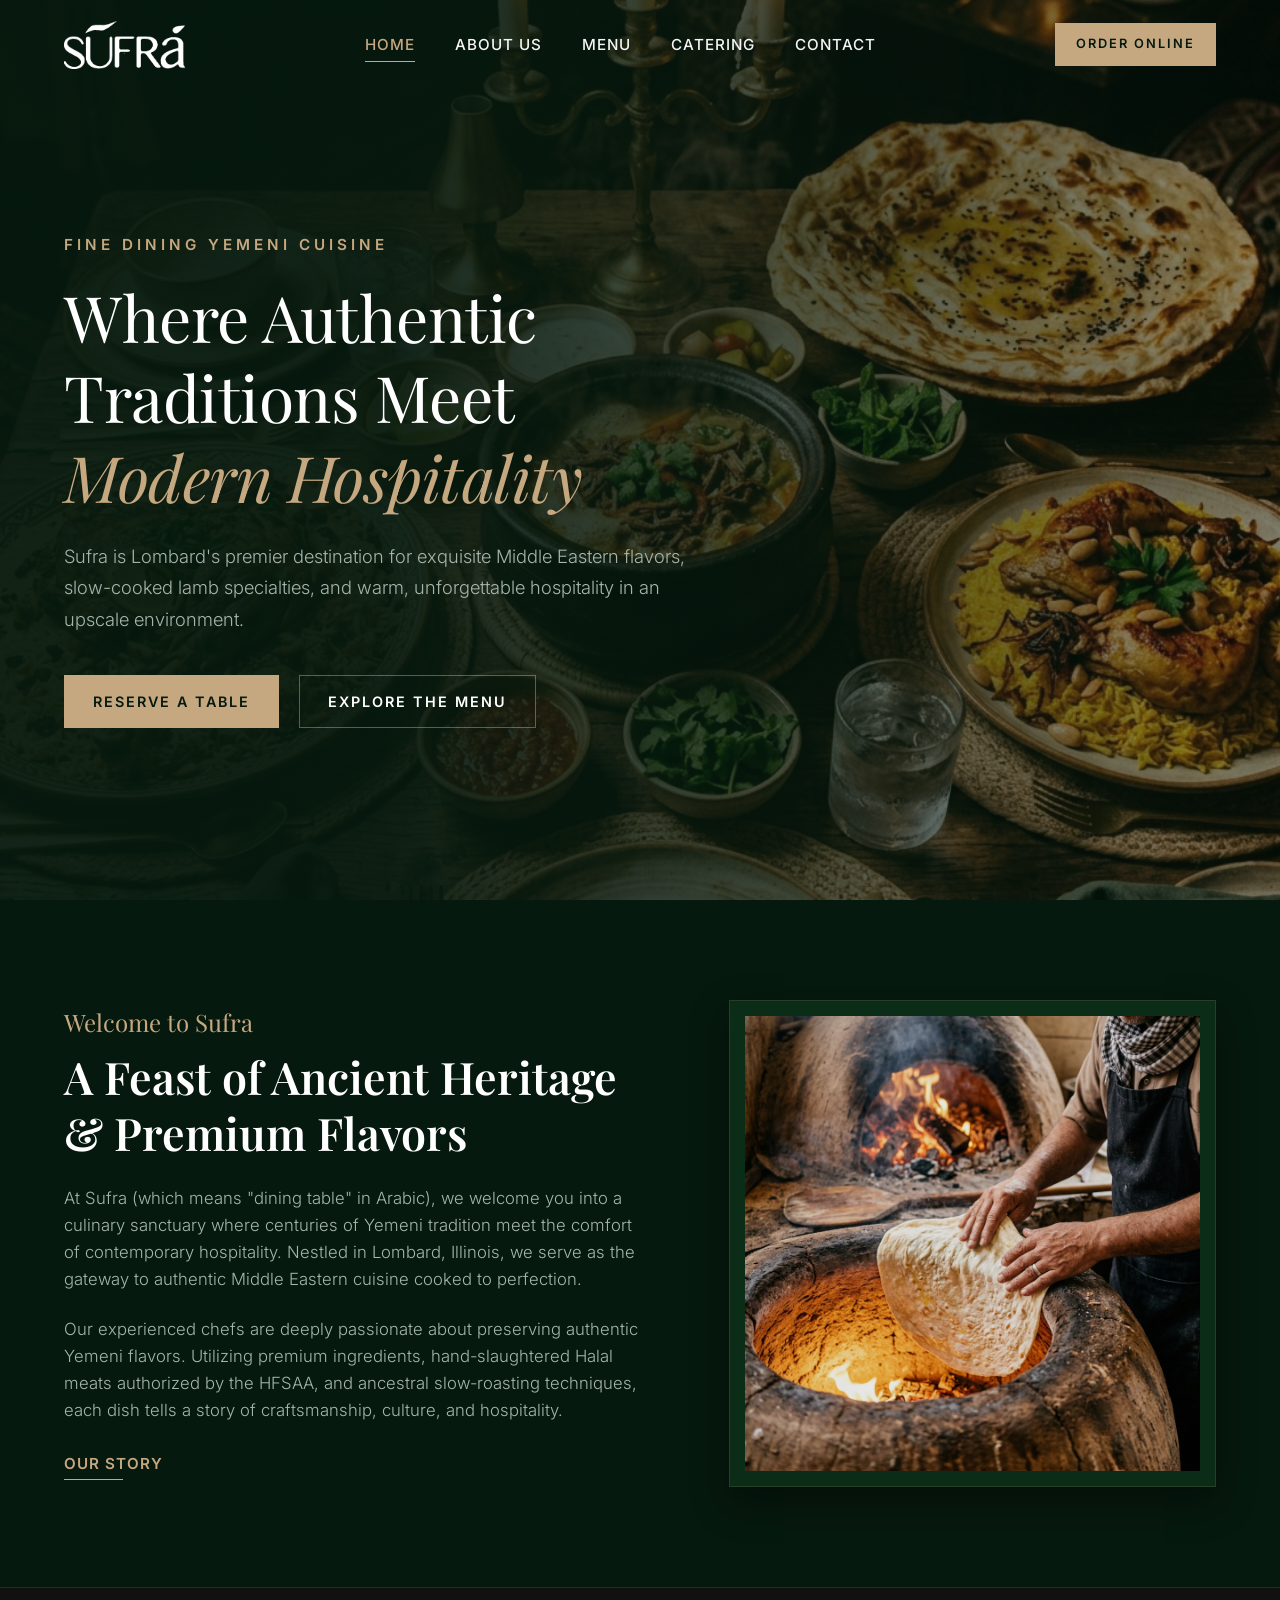
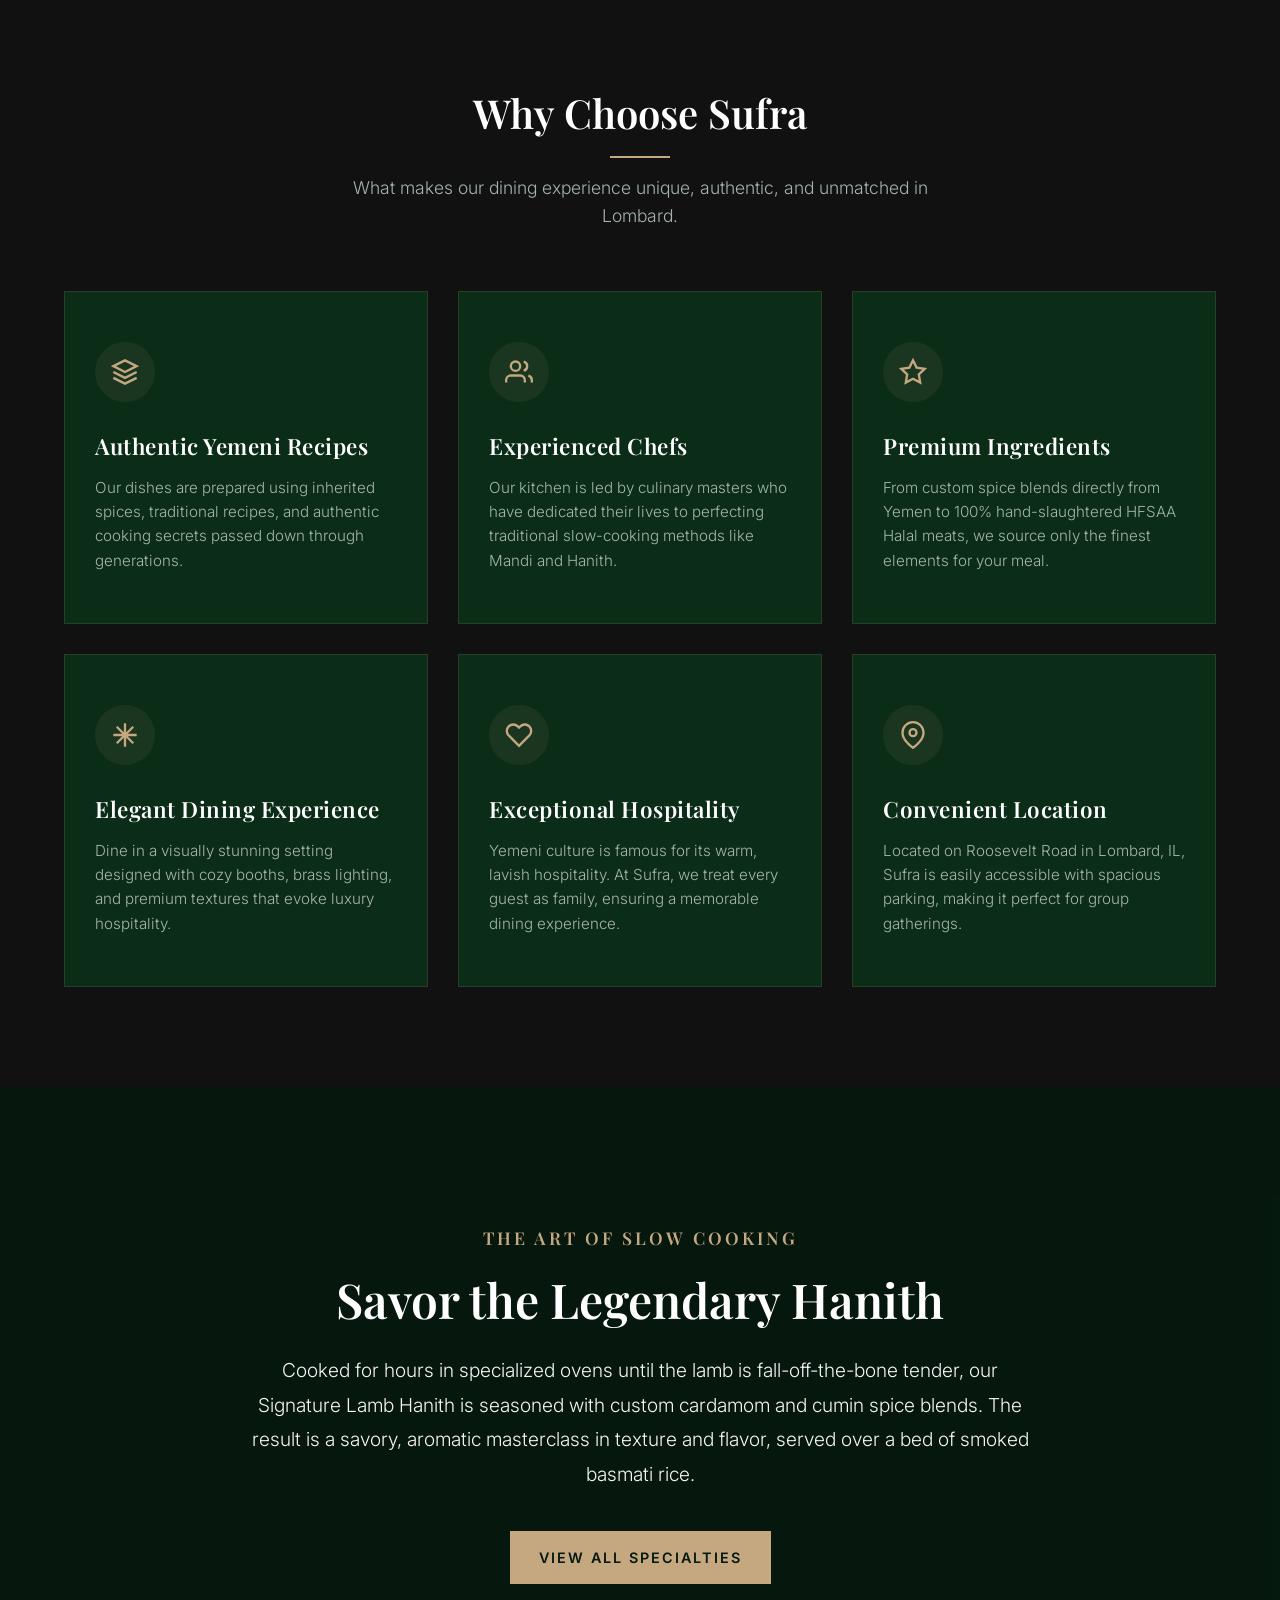
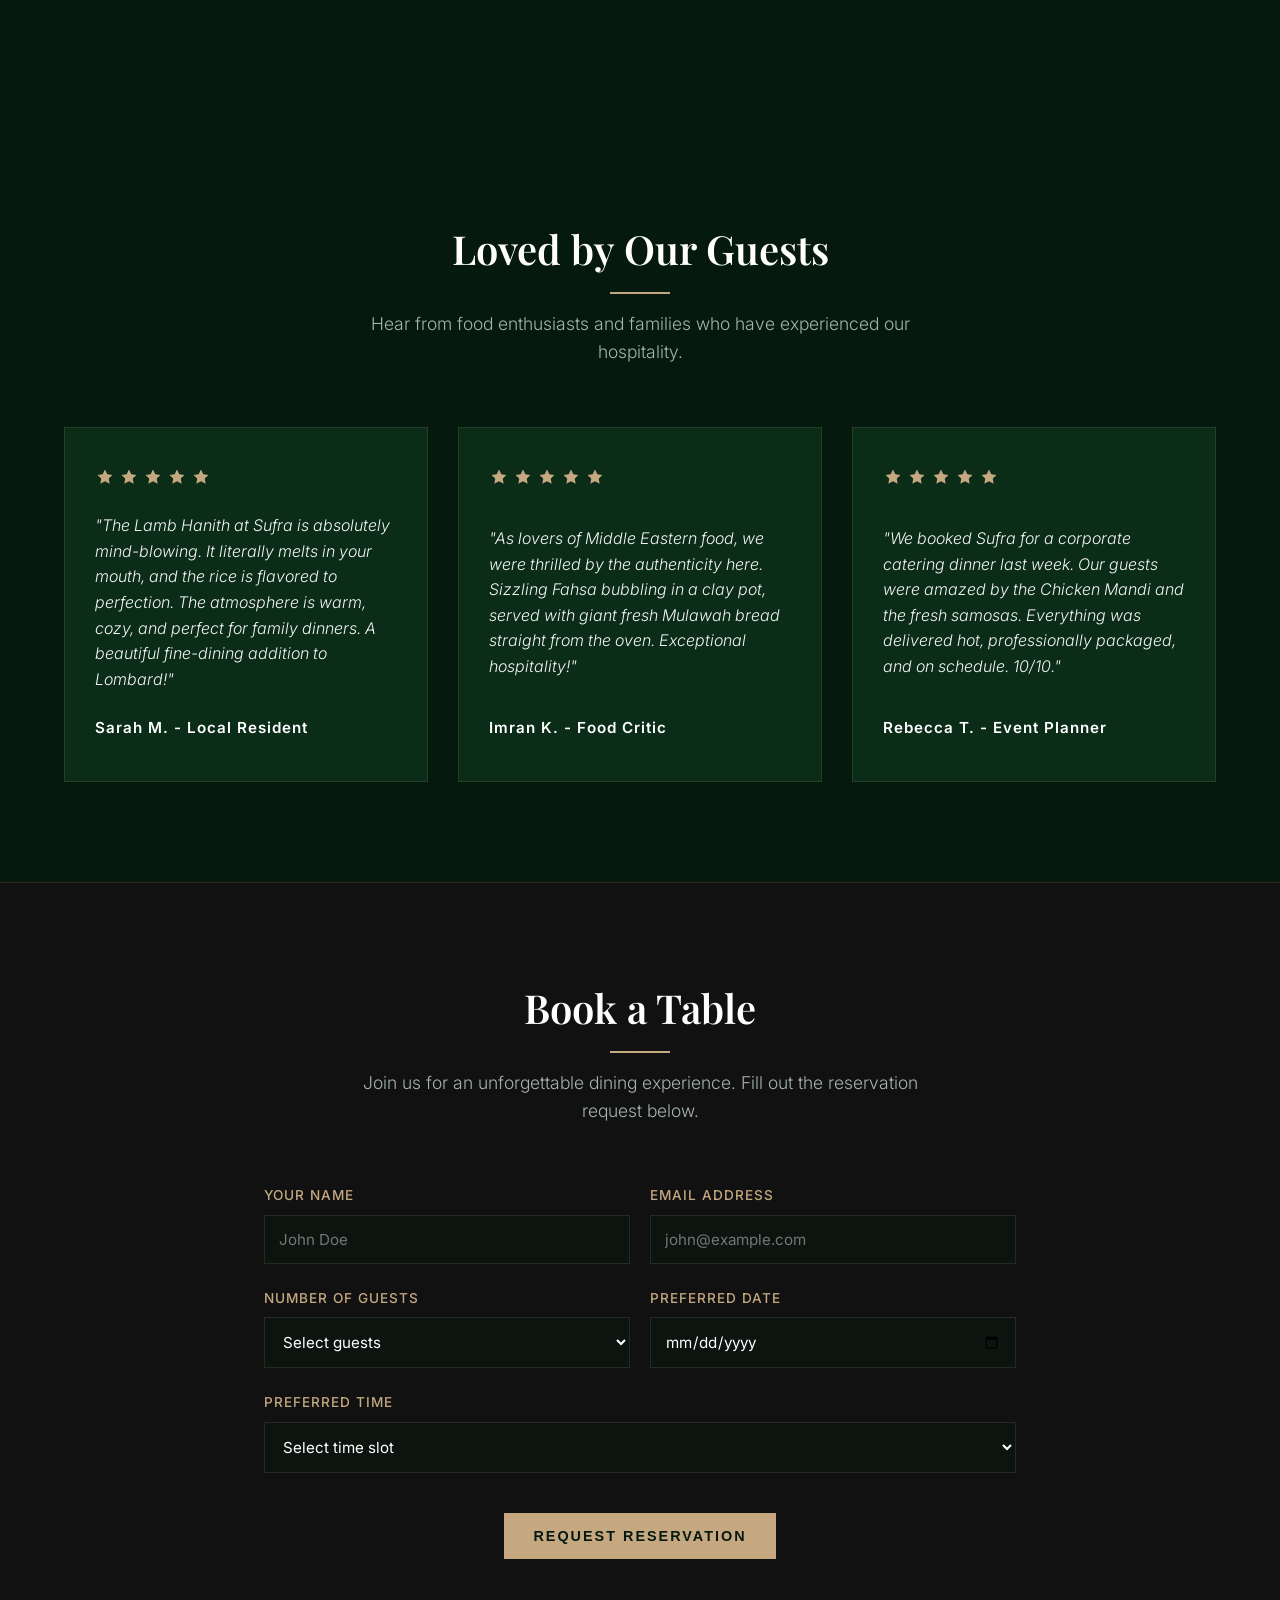
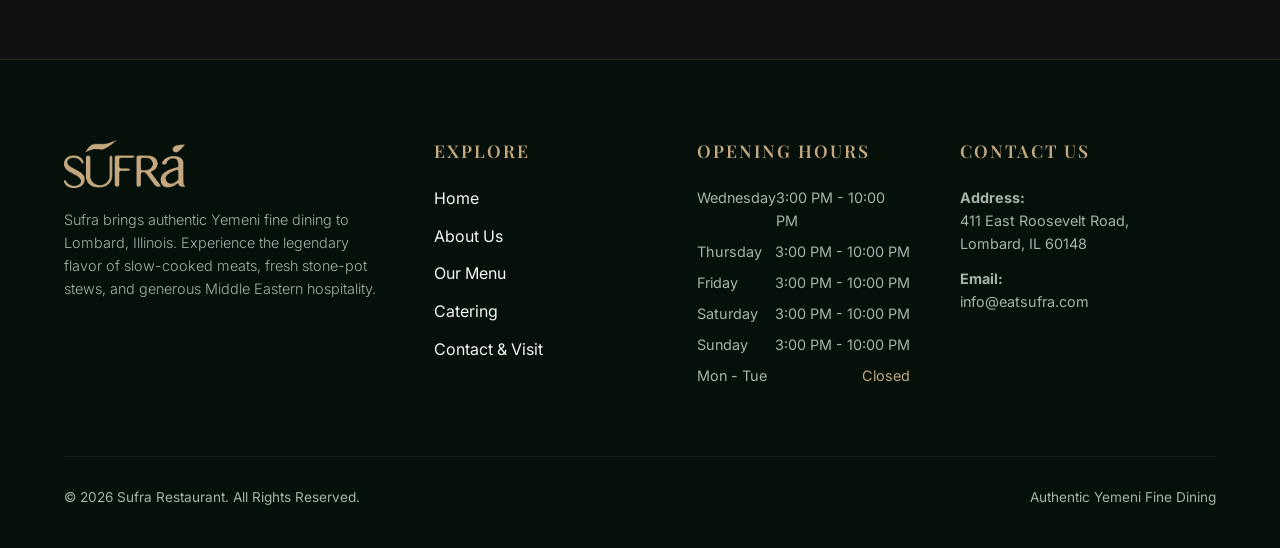
==== index.html @ 8b9525c1 "Add files via upload" ====
<!DOCTYPE html>
<html lang="en">
<head>
    <meta charset="UTF-8">
    <meta name="viewport" content="width=device-width, initial-scale=1.0">
    <title>Sufra | Authentic Yemeni Fine Dining in Lombard, IL</title>
    <meta name="description" content="Experience the premier Yemeni fine dining destination in Lombard, Illinois. Authentic traditions, premium ingredients, and exceptional hospitality meet at Sufra. Book your table today.">
    <!-- Google Fonts & Font Awesome Icons -->
    <link rel="stylesheet" href="css/style.css">
</head>
<body>

    <!-- Header & Navigation -->
    <header>
        <div class="container header-container">
            <a href="index.html" class="logo" id="header-logo-link">
                <img src="assets/logo_white.png" alt="Sufra Logo">
            </a>
            
            <nav>
                <ul class="nav-menu">
                    <li><a href="index.html" class="nav-link active" id="nav-home">Home</a></li>
                    <li><a href="about.html" class="nav-link" id="nav-about">About Us</a></li>
                    <li><a href="menu.html" class="nav-link" id="nav-menu">Menu</a></li>
                    <li><a href="catering.html" class="nav-link" id="nav-catering">Catering</a></li>
                    <li><a href="contact.html" class="nav-link" id="nav-contact">Contact</a></li>
                </ul>
            </nav>
            
            <div class="nav-actions">
                <a href="https://www.toasttab.com/sufra-411-east-roosevelt-road" target="_blank" class="btn btn-primary" style="padding: 10px 20px; font-size: 0.8rem;" id="nav-cta-order">Order Online</a>
                <button class="mobile-nav-toggle" aria-label="Toggle Navigation" id="mobile-toggle-btn">
                    <span></span>
                    <span></span>
                    <span></span>
                </button>
            </div>
        </div>
    </header>

    <!-- Hero Section -->
    <section class="hero" id="hero-section">
        <div class="hero-bg"></div>
        <div class="hero-overlay"></div>
        <div class="container">
            <div class="hero-content fade-in-section">
                <span class="hero-tagline">Fine Dining Yemeni Cuisine</span>
                <h1>Where Authentic Traditions Meet <span>Modern Hospitality</span></h1>
                <p class="hero-desc">Sufra is Lombard's premier destination for exquisite Middle Eastern flavors, slow-cooked lamb specialties, and warm, unforgettable hospitality in an upscale environment.</p>
                <div class="hero-btns">
                    <a href="#book-table" class="btn btn-primary" id="hero-cta-book">Reserve a Table</a>
                    <a href="menu.html" class="btn btn-secondary" id="hero-cta-menu">Explore the Menu</a>
                </div>
            </div>
        </div>
    </section>

    <!-- Welcome Section -->
    <section class="section-padding fade-in-section" id="welcome-section" style="background-color: var(--dark-green-1);">
        <div class="container">
            <div class="welcome-grid">
                <div class="welcome-text">
                    <h3>Welcome to Sufra</h3>
                    <h2>A Feast of Ancient Heritage & Premium Flavors</h2>
                    <p>At Sufra (which means "dining table" in Arabic), we welcome you into a culinary sanctuary where centuries of Yemeni tradition meet the comfort of contemporary hospitality. Nestled in Lombard, Illinois, we serve as the gateway to authentic Middle Eastern cuisine cooked to perfection.</p>
                    <p>Our experienced chefs are deeply passionate about preserving authentic Yemeni flavors. Utilizing premium ingredients, hand-slaughtered Halal meats authorized by the HFSAA, and ancestral slow-roasting techniques, each dish tells a story of craftsmanship, culture, and hospitality.</p>
                    <a href="about.html" class="btn-text" id="welcome-learn-more">Our Story</a>
                </div>
                <div class="welcome-images">
                    <div class="welcome-img-container">
                        <img src="assets/about_story.png" alt="Traditional Yemeni Baking Process">
                    </div>
                </div>
            </div>
        </div>
    </section>

    <!-- Why Choose Sufra Section -->
    <section class="section-padding fade-in-section" id="why-choose-section" style="background-color: var(--dark-charcoal); border-top: 1px solid var(--border-color);">
        <div class="container">
            <div class="section-header">
                <h2>Why Choose Sufra</h2>
                <p>What makes our dining experience unique, authentic, and unmatched in Lombard.</p>
            </div>
            
            <div class="features-grid">
                <!-- Feature 1 -->
                <div class="feature-card">
                    <div class="feature-icon">
                        <svg viewBox="0 0 24 24" fill="none" stroke="currentColor" stroke-width="2"><path d="M12 2L2 7l10 5 10-5-10-5zM2 17l10 5 10-5M2 12l10 5 10-5"/></svg>
                    </div>
                    <h3>Authentic Yemeni Recipes</h3>
                    <p>Our dishes are prepared using inherited spices, traditional recipes, and authentic cooking secrets passed down through generations.</p>
                </div>
                <!-- Feature 2 -->
                <div class="feature-card">
                    <div class="feature-icon">
                        <svg viewBox="0 0 24 24" fill="none" stroke="currentColor" stroke-width="2"><path d="M17 21v-2a4 4 0 0 0-4-4H5a4 4 0 0 0-4 4v2"/><circle cx="9" cy="7" r="4"/><path d="M23 21v-2a4 4 0 0 0-3-3.87"/><path d="M16 3.13a4 4 0 0 1 0 7.75"/></svg>
                    </div>
                    <h3>Experienced Chefs</h3>
                    <p>Our kitchen is led by culinary masters who have dedicated their lives to perfecting traditional slow-cooking methods like Mandi and Hanith.</p>
                </div>
                <!-- Feature 3 -->
                <div class="feature-card">
                    <div class="feature-icon">
                        <svg viewBox="0 0 24 24" fill="none" stroke="currentColor" stroke-width="2"><polygon points="12 2 15.09 8.26 22 9.27 17 14.14 18.18 21.02 12 17.77 5.82 21.02 7 14.14 2 9.27 8.91 8.26 12 2"/></svg>
                    </div>
                    <h3>Premium Ingredients</h3>
                    <p>From custom spice blends directly from Yemen to 100% hand-slaughtered HFSAA Halal meats, we source only the finest elements for your meal.</p>
                </div>
                <!-- Feature 4 -->
                <div class="feature-card">
                    <div class="feature-icon">
                        <svg viewBox="0 0 24 24" fill="none" stroke="currentColor" stroke-width="2"><path d="M2 12h20M12 2v20M4.93 4.93l14.14 14.14M4.93 19.07L19.07 4.93"/></svg>
                    </div>
                    <h3>Elegant Dining Experience</h3>
                    <p>Dine in a visually stunning setting designed with cozy booths, brass lighting, and premium textures that evoke luxury hospitality.</p>
                </div>
                <!-- Feature 5 -->
                <div class="feature-card">
                    <div class="feature-icon">
                        <svg viewBox="0 0 24 24" fill="none" stroke="currentColor" stroke-width="2"><path d="M20.84 4.61a5.5 5.5 0 0 0-7.78 0L12 5.67l-1.06-1.06a5.5 5.5 0 0 0-7.78 7.78l1.06 1.06L12 21.23l7.78-7.78 1.06-1.06a5.5 5.5 0 0 0 0-7.78z"/></svg>
                    </div>
                    <h3>Exceptional Hospitality</h3>
                    <p>Yemeni culture is famous for its warm, lavish hospitality. At Sufra, we treat every guest as family, ensuring a memorable dining experience.</p>
                </div>
                <!-- Feature 6 -->
                <div class="feature-card">
                    <div class="feature-icon">
                        <svg viewBox="0 0 24 24" fill="none" stroke="currentColor" stroke-width="2"><path d="M21 10c0 7-9 13-9 13s-9-6-9-13a9 9 0 0 1 18 0z"/><circle cx="12" cy="10" r="3"/></svg>
                    </div>
                    <h3>Convenient Location</h3>
                    <p>Located on Roosevelt Road in Lombard, IL, Sufra is easily accessible with spacious parking, making it perfect for group gatherings.</p>
                </div>
            </div>
        </div>
    </section>

    <!-- Signature Experience Section (Parallax) -->
    <section class="signature-section" id="signature-experience">
        <div class="signature-overlay"></div>
        <div class="container">
            <div class="signature-content fade-in-section">
                <h3>The Art of Slow Cooking</h3>
                <h2>Savor the Legendary Hanith</h2>
                <p>Cooked for hours in specialized ovens until the lamb is fall-off-the-bone tender, our Signature Lamb Hanith is seasoned with custom cardamom and cumin spice blends. The result is a savory, aromatic masterclass in texture and flavor, served over a bed of smoked basmati rice.</p>
                <a href="menu.html" class="btn btn-primary" id="signature-cta-menu">View All Specialties</a>
            </div>
        </div>
    </section>

    <!-- Testimonials Section -->
    <section class="section-padding fade-in-section" id="testimonials-section" style="background-color: var(--dark-green-1);">
        <div class="container">
            <div class="section-header">
                <h2>Loved by Our Guests</h2>
                <p>Hear from food enthusiasts and families who have experienced our hospitality.</p>
            </div>
            
            <div class="testimonials-grid">
                <!-- Testimonial 1 -->
                <div class="testimonial-card">
                    <div class="testimonial-rating">
                        <!-- 5 Star Icons -->
                        <svg viewBox="0 0 24 24" fill="currentColor" style="color: var(--accent-gold); width: 20px;"><polygon points="12 2 15.09 8.26 22 9.27 17 14.14 18.18 21.02 12 17.77 5.82 21.02 7 14.14 2 9.27 8.91 8.26 12 2"/></svg>
                        <svg viewBox="0 0 24 24" fill="currentColor" style="color: var(--accent-gold); width: 20px;"><polygon points="12 2 15.09 8.26 22 9.27 17 14.14 18.18 21.02 12 17.77 5.82 21.02 7 14.14 2 9.27 8.91 8.26 12 2"/></svg>
                        <svg viewBox="0 0 24 24" fill="currentColor" style="color: var(--accent-gold); width: 20px;"><polygon points="12 2 15.09 8.26 22 9.27 17 14.14 18.18 21.02 12 17.77 5.82 21.02 7 14.14 2 9.27 8.91 8.26 12 2"/></svg>
                        <svg viewBox="0 0 24 24" fill="currentColor" style="color: var(--accent-gold); width: 20px;"><polygon points="12 2 15.09 8.26 22 9.27 17 14.14 18.18 21.02 12 17.77 5.82 21.02 7 14.14 2 9.27 8.91 8.26 12 2"/></svg>
                        <svg viewBox="0 0 24 24" fill="currentColor" style="color: var(--accent-gold); width: 20px;"><polygon points="12 2 15.09 8.26 22 9.27 17 14.14 18.18 21.02 12 17.77 5.82 21.02 7 14.14 2 9.27 8.91 8.26 12 2"/></svg>
                    </div>
                    <p class="testimonial-content">"The Lamb Hanith at Sufra is absolutely mind-blowing. It literally melts in your mouth, and the rice is flavored to perfection. The atmosphere is warm, cozy, and perfect for family dinners. A beautiful fine-dining addition to Lombard!"</p>
                    <span class="testimonial-author">Sarah M. - Local Resident</span>
                </div>
                <!-- Testimonial 2 -->
                <div class="testimonial-card">
                    <div class="testimonial-rating">
                        <svg viewBox="0 0 24 24" fill="currentColor" style="color: var(--accent-gold); width: 20px;"><polygon points="12 2 15.09 8.26 22 9.27 17 14.14 18.18 21.02 12 17.77 5.82 21.02 7 14.14 2 9.27 8.91 8.26 12 2"/></svg>
                        <svg viewBox="0 0 24 24" fill="currentColor" style="color: var(--accent-gold); width: 20px;"><polygon points="12 2 15.09 8.26 22 9.27 17 14.14 18.18 21.02 12 17.77 5.82 21.02 7 14.14 2 9.27 8.91 8.26 12 2"/></svg>
                        <svg viewBox="0 0 24 24" fill="currentColor" style="color: var(--accent-gold); width: 20px;"><polygon points="12 2 15.09 8.26 22 9.27 17 14.14 18.18 21.02 12 17.77 5.82 21.02 7 14.14 2 9.27 8.91 8.26 12 2"/></svg>
                        <svg viewBox="0 0 24 24" fill="currentColor" style="color: var(--accent-gold); width: 20px;"><polygon points="12 2 15.09 8.26 22 9.27 17 14.14 18.18 21.02 12 17.77 5.82 21.02 7 14.14 2 9.27 8.91 8.26 12 2"/></svg>
                        <svg viewBox="0 0 24 24" fill="currentColor" style="color: var(--accent-gold); width: 20px;"><polygon points="12 2 15.09 8.26 22 9.27 17 14.14 18.18 21.02 12 17.77 5.82 21.02 7 14.14 2 9.27 8.91 8.26 12 2"/></svg>
                    </div>
                    <p class="testimonial-content">"As lovers of Middle Eastern food, we were thrilled by the authenticity here. Sizzling Fahsa bubbling in a clay pot, served with giant fresh Mulawah bread straight from the oven. Exceptional hospitality!"</p>
                    <span class="testimonial-author">Imran K. - Food Critic</span>
                </div>
                <!-- Testimonial 3 -->
                <div class="testimonial-card">
                    <div class="testimonial-rating">
                        <svg viewBox="0 0 24 24" fill="currentColor" style="color: var(--accent-gold); width: 20px;"><polygon points="12 2 15.09 8.26 22 9.27 17 14.14 18.18 21.02 12 17.77 5.82 21.02 7 14.14 2 9.27 8.91 8.26 12 2"/></svg>
                        <svg viewBox="0 0 24 24" fill="currentColor" style="color: var(--accent-gold); width: 20px;"><polygon points="12 2 15.09 8.26 22 9.27 17 14.14 18.18 21.02 12 17.77 5.82 21.02 7 14.14 2 9.27 8.91 8.26 12 2"/></svg>
                        <svg viewBox="0 0 24 24" fill="currentColor" style="color: var(--accent-gold); width: 20px;"><polygon points="12 2 15.09 8.26 22 9.27 17 14.14 18.18 21.02 12 17.77 5.82 21.02 7 14.14 2 9.27 8.91 8.26 12 2"/></svg>
                        <svg viewBox="0 0 24 24" fill="currentColor" style="color: var(--accent-gold); width: 20px;"><polygon points="12 2 15.09 8.26 22 9.27 17 14.14 18.18 21.02 12 17.77 5.82 21.02 7 14.14 2 9.27 8.91 8.26 12 2"/></svg>
                        <svg viewBox="0 0 24 24" fill="currentColor" style="color: var(--accent-gold); width: 20px;"><polygon points="12 2 15.09 8.26 22 9.27 17 14.14 18.18 21.02 12 17.77 5.82 21.02 7 14.14 2 9.27 8.91 8.26 12 2"/></svg>
                    </div>
                    <p class="testimonial-content">"We booked Sufra for a corporate catering dinner last week. Our guests were amazed by the Chicken Mandi and the fresh samosas. Everything was delivered hot, professionally packaged, and on schedule. 10/10."</p>
                    <span class="testimonial-author">Rebecca T. - Event Planner</span>
                </div>
            </div>
        </div>
    </section>

    <!-- Table Reservation Section -->
    <section class="section-padding fade-in-section" id="book-table" style="background-color: var(--dark-charcoal); border-top: 1px solid var(--border-color);">
        <div class="container" style="max-width: 800px;">
            <div class="section-header">
                <h2>Book a Table</h2>
                <p>Join us for an unforgettable dining experience. Fill out the reservation request below.</p>
            </div>
            
            <form id="reservation-form">
                <div class="form-row">
                    <div class="form-group">
                        <label for="res-name">Your Name</label>
                        <input type="text" id="res-name" required placeholder="John Doe">
                    </div>
                    <div class="form-group">
                        <label for="res-email">Email Address</label>
                        <input type="email" id="res-email" required placeholder="john@example.com">
                    </div>
                </div>
                
                <div class="form-row">
                    <div class="form-group">
                        <label for="res-guests">Number of Guests</label>
                        <select id="res-guests" required>
                            <option value="" disabled selected>Select guests</option>
                            <option value="1">1 Guest</option>
                            <option value="2">2 Guests</option>
                            <option value="3">3 Guests</option>
                            <option value="4">4 Guests</option>
                            <option value="5">5 Guests</option>
                            <option value="6">6 Guests</option>
                            <option value="7">7 Guests</option>
                            <option value="8+">8+ Guests (Group booking)</option>
                        </select>
                    </div>
                    <div class="form-group">
                        <label for="res-date">Preferred Date</label>
                        <input type="date" id="res-date" required>
                    </div>
                </div>
                
                <div class="form-group">
                    <label for="res-time">Preferred Time</label>
                    <select id="res-time" required>
                        <option value="" disabled selected>Select time slot</option>
                        <option value="3:00 PM">3:00 PM</option>
                        <option value="3:30 PM">3:30 PM</option>
                        <option value="4:00 PM">4:00 PM</option>
                        <option value="4:30 PM">4:30 PM</option>
                        <option value="5:00 PM">5:00 PM</option>
                        <option value="5:30 PM">5:30 PM</option>
                        <option value="6:00 PM">6:00 PM</option>
                        <option value="6:30 PM">6:30 PM</option>
                        <option value="7:00 PM">7:00 PM</option>
                        <option value="7:30 PM">7:30 PM</option>
                        <option value="8:00 PM">8:00 PM</option>
                        <option value="8:30 PM">8:30 PM</option>
                        <option value="9:00 PM">9:00 PM</option>
                        <option value="9:30 PM">9:30 PM</option>
                    </select>
                </div>
                
                <div class="text-center" style="margin-top: 40px;">
                    <button type="submit" class="btn btn-primary" id="res-submit-btn">Request Reservation</button>
                </div>
            </form>
        </div>
    </section>

    <!-- Footer -->
    <footer>
        <div class="container">
            <div class="footer-grid">
                <div class="footer-col footer-about">
                    <img src="assets/logo_gold.png" alt="Sufra Logo">
                    <p style="margin-top: 15px;">Sufra brings authentic Yemeni fine dining to Lombard, Illinois. Experience the legendary flavor of slow-cooked meats, fresh stone-pot stews, and generous Middle Eastern hospitality.</p>
                </div>
                
                <div class="footer-col">
                    <h3>Explore</h3>
                    <ul class="footer-links">
                        <li><a href="index.html" id="foot-link-home">Home</a></li>
                        <li><a href="about.html" id="foot-link-about">About Us</a></li>
                        <li><a href="menu.html" id="foot-link-menu">Our Menu</a></li>
                        <li><a href="catering.html" id="foot-link-catering">Catering</a></li>
                        <li><a href="contact.html" id="foot-link-contact">Contact & Visit</a></li>
                    </ul>
                </div>
                
                <div class="footer-col">
                    <h3>Opening Hours</h3>
                    <ul class="footer-hours-list">
                        <li><span>Wednesday</span> <span>3:00 PM - 10:00 PM</span></li>
                        <li><span>Thursday</span> <span>3:00 PM - 10:00 PM</span></li>
                        <li><span>Friday</span> <span>3:00 PM - 10:00 PM</span></li>
                        <li><span>Saturday</span> <span>3:00 PM - 10:00 PM</span></li>
                        <li><span>Sunday</span> <span>3:00 PM - 10:00 PM</span></li>
                        <li><span>Mon - Tue</span> <span style="color: var(--accent-gold);">Closed</span></li>
                    </ul>
                </div>
                
                <div class="footer-col footer-contact">
                    <h3>Contact Us</h3>
                    <p><strong>Address:</strong><br>411 East Roosevelt Road,<br>Lombard, IL 60148</p>
                    <p style="margin-top: 10px;"><strong>Email:</strong><br><a href="mailto:info@eatsufra.com" id="foot-email-link">info@eatsufra.com</a></p>
                </div>
            </div>
            
            <div class="footer-bottom">
                <p>&copy; 2026 Sufra Restaurant. All Rights Reserved.</p>
                <p>Authentic Yemeni Fine Dining</p>
            </div>
        </div>
    </footer>

    <!-- Interactive Success Modal -->
    <div class="modal-overlay" id="success-modal">
        <div class="modal-content">
            <div class="modal-success-icon">
                <svg viewBox="0 0 24 24" fill="none" stroke="currentColor" stroke-width="2" style="width: 35px; height: 35px;"><path d="M22 11.08V12a10 10 0 1 1-5.93-9.14"/><polyline points="22 4 12 14.01 9 11.01"/></svg>
            </div>
            <h3 id="modal-title">Success</h3>
            <p id="modal-message">Your request has been successfully submitted.</p>
            <button class="btn btn-primary" id="modal-close-btn" style="padding: 10px 24px; font-size: 0.85rem;">Close</button>
        </div>
    </div>

    <!-- Main JavaScript -->
    <script src="js/main.js"></script>
</body>
</html>
---- css/style.css ----
/* 
   Sufra Authentic Yemeni Cuisine - Brand Design System
   Global Style Sheet
*/

@import url('https://fonts.googleapis.com/css2?family=Inter:wght@300;400;500;600;700&family=Playfair+Display:ital,wght@0,400;0,600;0,700;1,400&display=swap');

:root {
    /* Color System */
    --primary-green: #158a43;
    --primary-green-rgb: 21, 138, 67;
    --dark-green-1: #06190e;      /* Deepest dark green background */
    --dark-green-2: #0b2d18;      /* Lighter container background */
    --dark-green-3: #113f23;      /* Interactive highlights */
    --accent-gold: #c5a880;       /* Champagne Gold */
    --accent-gold-rgb: 197, 168, 128;
    --accent-gold-hover: #b4966e;
    --dark-charcoal: #111111;
    --dark-gray: #1a1a1a;
    --light-cream: #faf6f0;       /* Warm cream ivory */
    --white: #ffffff;
    --text-light: #f5f5f5;
    --text-muted: #a5b5ab;
    --border-color: rgba(197, 168, 128, 0.15);
    --border-hover: rgba(197, 168, 128, 0.4);
    
    /* Layout & Spacing */
    --container-width: 1200px;
    --header-height: 90px;
    
    /* Typography */
    --font-headings: 'Playfair Display', Georgia, serif;
    --font-body: 'Inter', system-ui, -apple-system, sans-serif;
    
    /* Transitions & Shadow */
    --transition-smooth: all 0.4s cubic-bezier(0.25, 1, 0.5, 1);
    --transition-fast: all 0.2s ease-out;
    --box-shadow-premium: 0 15px 35px rgba(0, 0, 0, 0.4);
    --glass-background: rgba(6, 25, 14, 0.75);
    --glass-border: rgba(197, 168, 128, 0.1);
}

/* 1. Base Reset & Defaults */
*, *::before, *::after {
    box-sizing: border-box;
    margin: 0;
    padding: 0;
}

html {
    scroll-behavior: smooth;
    font-size: 16px;
    background-color: var(--dark-green-1);
    color: var(--text-light);
    font-family: var(--font-body);
    -webkit-font-smoothing: antialiased;
}

body {
    overflow-x: hidden;
    line-height: 1.6;
    background-color: var(--dark-green-1);
}

/* Scrollbar Styling */
::-webkit-scrollbar {
    width: 8px;
}
::-webkit-scrollbar-track {
    background: var(--dark-green-1);
}
::-webkit-scrollbar-thumb {
    background: var(--accent-gold);
    border-radius: 4px;
}
::-webkit-scrollbar-thumb:hover {
    background: var(--accent-gold-hover);
}

/* Typography Rules */
h1, h2, h3, h4, h5, h6 {
    font-family: var(--font-headings);
    font-weight: 600;
    color: var(--white);
    line-height: 1.25;
}

a {
    color: inherit;
    text-decoration: none;
    transition: var(--transition-fast);
}

img {
    max-width: 100%;
    height: auto;
    display: block;
}

/* 2. Layout Structure */
.container {
    width: 100%;
    max-width: var(--container-width);
    margin: 0 auto;
    padding: 0 24px;
}

.section-padding {
    padding: 100px 0;
}

.text-center { text-align: center; }

/* Section Title Accent */
.section-header {
    text-align: center;
    margin-bottom: 60px;
}

.section-header h2 {
    font-size: 2.5rem;
    margin-bottom: 16px;
    position: relative;
    display: inline-block;
    padding-bottom: 20px;
}

.section-header h2::after {
    content: '';
    position: absolute;
    bottom: 0;
    left: 50%;
    transform: translateX(-50%);
    width: 60px;
    height: 2px;
    background-color: var(--accent-gold);
}

.section-header p {
    color: var(--text-muted);
    font-size: 1.1rem;
    max-width: 600px;
    margin: 0 auto;
    font-weight: 300;
}

/* 3. Header & Navigation */
header {
    position: fixed;
    top: 0;
    left: 0;
    width: 100%;
    height: var(--header-height);
    background-color: transparent;
    z-index: 1000;
    transition: var(--transition-smooth);
    border-bottom: 1px solid transparent;
}

header.scrolled {
    background-color: var(--glass-background);
    backdrop-filter: blur(15px);
    -webkit-backdrop-filter: blur(15px);
    height: 80px;
    border-bottom: 1px solid var(--glass-border);
    box-shadow: 0 4px 30px rgba(0, 0, 0, 0.2);
}

.header-container {
    display: flex;
    justify-content: space-between;
    align-items: center;
    height: 100%;
}

.logo img {
    height: 48px;
    width: auto;
    transition: var(--transition-smooth);
}

header.scrolled .logo img {
    height: 40px;
}

.nav-menu {
    display: flex;
    list-style: none;
    gap: 40px;
}

.nav-link {
    font-size: 0.95rem;
    font-weight: 500;
    letter-spacing: 1px;
    text-transform: uppercase;
    color: var(--text-light);
    position: relative;
    padding: 8px 0;
}

.nav-link::after {
    content: '';
    position: absolute;
    bottom: 0;
    left: 0;
    width: 0;
    height: 1px;
    background-color: var(--accent-gold);
    transition: var(--transition-smooth);
}

.nav-link:hover {
    color: var(--accent-gold);
}

.nav-link:hover::after,
.nav-link.active::after {
    width: 100%;
}

.nav-link.active {
    color: var(--accent-gold);
}

/* Navigation Action Buttons */
.nav-actions {
    display: flex;
    align-items: center;
    gap: 20px;
}

.mobile-nav-toggle {
    display: none;
    background: none;
    border: none;
    cursor: pointer;
    padding: 10px;
    z-index: 1100;
}

.mobile-nav-toggle span {
    display: block;
    width: 25px;
    height: 2px;
    background-color: var(--white);
    margin: 5px 0;
    transition: var(--transition-smooth);
}

/* 4. Premium Buttons */
.btn {
    display: inline-flex;
    align-items: center;
    justify-content: center;
    padding: 14px 28px;
    font-size: 0.9rem;
    font-weight: 600;
    text-transform: uppercase;
    letter-spacing: 2px;
    border-radius: 0;
    cursor: pointer;
    transition: var(--transition-smooth);
    position: relative;
    overflow: hidden;
}

.btn-primary {
    background-color: var(--accent-gold);
    color: var(--dark-green-1);
    border: 1px solid var(--accent-gold);
}

.btn-primary:hover {
    background-color: transparent;
    color: var(--accent-gold);
    box-shadow: 0 0 15px rgba(197, 168, 128, 0.4);
}

.btn-secondary {
    background-color: transparent;
    color: var(--white);
    border: 1px solid rgba(255, 255, 255, 0.3);
}

.btn-secondary:hover {
    border-color: var(--accent-gold);
    color: var(--accent-gold);
}

.btn-text {
    display: inline-flex;
    align-items: center;
    gap: 8px;
    color: var(--accent-gold);
    font-weight: 600;
    font-size: 0.95rem;
    letter-spacing: 1px;
    text-transform: uppercase;
    padding: 4px 0;
    position: relative;
}

.btn-text::after {
    content: '';
    position: absolute;
    bottom: 0;
    left: 0;
    width: 60%;
    height: 1px;
    background-color: var(--accent-gold);
    transition: var(--transition-smooth);
}

.btn-text:hover::after {
    width: 100%;
}

/* 5. Home Page - Hero Section */
.hero {
    height: 100vh;
    min-height: 700px;
    position: relative;
    display: flex;
    align-items: center;
    overflow: hidden;
    background-color: var(--dark-green-1);
}

.hero-overlay {
    position: absolute;
    top: 0;
    left: 0;
    width: 100%;
    height: 100%;
    background: linear-gradient(to right, rgba(6, 25, 14, 0.95) 30%, rgba(6, 25, 14, 0.4) 100%);
    z-index: 2;
}

.hero-bg {
    position: absolute;
    top: 0;
    left: 0;
    width: 100%;
    height: 100%;
    background-image: url('../assets/hero_bg.png');
    background-size: cover;
    background-position: center;
    z-index: 1;
    transform: scale(1.05);
    animation: zoomOut 20s infinite alternate;
}

@keyframes zoomOut {
    from { transform: scale(1.08); }
    to { transform: scale(1.0); }
}

.hero-content {
    position: relative;
    z-index: 3;
    max-width: 650px;
    padding-top: 60px;
}

.hero-tagline {
    font-size: 0.95rem;
    font-weight: 600;
    letter-spacing: 4px;
    text-transform: uppercase;
    color: var(--accent-gold);
    margin-bottom: 20px;
    display: inline-block;
}

.hero h1 {
    font-size: 4rem;
    margin-bottom: 24px;
    font-weight: 400;
    letter-spacing: -0.5px;
}

.hero h1 span {
    font-family: var(--font-headings);
    font-style: italic;
    color: var(--accent-gold);
}

.hero-desc {
    font-size: 1.15rem;
    color: var(--text-muted);
    margin-bottom: 40px;
    font-weight: 300;
    line-height: 1.7;
}

.hero-btns {
    display: flex;
    gap: 20px;
}

/* 6. Welcome Section & Heritage */
.welcome-grid {
    display: grid;
    grid-template-columns: 1.2fr 1fr;
    gap: 80px;
    align-items: center;
}

.welcome-text h3 {
    font-size: 1.5rem;
    color: var(--accent-gold);
    font-weight: 400;
    margin-bottom: 12px;
}

.welcome-text h2 {
    font-size: 2.8rem;
    margin-bottom: 24px;
}

.welcome-text p {
    color: var(--text-muted);
    margin-bottom: 24px;
    font-size: 1.05rem;
    font-weight: 300;
}

.welcome-images {
    position: relative;
}

.welcome-img-container {
    border: 1px solid var(--border-color);
    padding: 15px;
    background-color: var(--dark-green-2);
    box-shadow: var(--box-shadow-premium);
}

.welcome-img-container img {
    width: 100%;
    filter: brightness(0.9);
    transition: var(--transition-smooth);
}

.welcome-img-container:hover img {
    filter: brightness(1.0);
    transform: scale(1.02);
}

/* 7. Why Choose Sufra - Feature Cards */
.features-grid {
    display: grid;
    grid-template-columns: repeat(3, 1fr);
    gap: 30px;
}

.feature-card {
    background-color: var(--dark-green-2);
    border: 1px solid var(--border-color);
    padding: 50px 30px;
    transition: var(--transition-smooth);
    position: relative;
}

.feature-card::before {
    content: '';
    position: absolute;
    top: 0;
    left: 0;
    width: 100%;
    height: 3px;
    background-color: var(--accent-gold);
    transform: scaleX(0);
    transition: var(--transition-smooth);
    transform-origin: left;
}

.feature-card:hover {
    transform: translateY(-10px);
    border-color: var(--border-hover);
    box-shadow: var(--box-shadow-premium);
}

.feature-card:hover::before {
    transform: scaleX(1);
}

.feature-icon {
    width: 60px;
    height: 60px;
    margin-bottom: 30px;
    display: flex;
    align-items: center;
    justify-content: center;
    background: rgba(197, 168, 128, 0.08);
    border-radius: 50%;
    color: var(--accent-gold);
}

.feature-icon svg {
    width: 28px;
    height: 28px;
}

.feature-card h3 {
    font-size: 1.4rem;
    margin-bottom: 16px;
    letter-spacing: 0.5px;
}

.feature-card p {
    color: var(--text-muted);
    font-size: 0.95rem;
    font-weight: 300;
}

/* 8. Signature Experience Banner */
.signature-section {
    position: relative;
    padding: 140px 0;
    background-attachment: fixed;
    background-image: url('../assets/restaurant_interior.png');
    background-size: cover;
    background-position: center;
}

.signature-overlay {
    position: absolute;
    top: 0;
    left: 0;
    width: 100%;
    height: 100%;
    background-color: rgba(6, 25, 14, 0.9);
    z-index: 1;
}

.signature-content {
    position: relative;
    z-index: 2;
    max-width: 800px;
    margin: 0 auto;
    text-align: center;
}

.signature-content h3 {
    color: var(--accent-gold);
    font-size: 1.1rem;
    letter-spacing: 3px;
    text-transform: uppercase;
    margin-bottom: 20px;
}

.signature-content h2 {
    font-size: 3rem;
    margin-bottom: 24px;
}

.signature-content p {
    color: var(--text-light);
    font-size: 1.2rem;
    font-weight: 300;
    line-height: 1.8;
    margin-bottom: 40px;
}

/* 9. Menu Page & Dish Section */
.menu-tabs {
    display: flex;
    flex-wrap: wrap;
    justify-content: center;
    gap: 15px;
    margin-bottom: 50px;
}

.menu-tab-btn {
    background: none;
    border: 1px solid var(--border-color);
    padding: 10px 20px;
    font-family: var(--font-body);
    font-size: 0.85rem;
    text-transform: uppercase;
    letter-spacing: 1px;
    color: var(--text-light);
    cursor: pointer;
    transition: var(--transition-fast);
}

.menu-tab-btn:hover,
.menu-tab-btn.active {
    background-color: var(--accent-gold);
    border-color: var(--accent-gold);
    color: var(--dark-green-1);
}

.menu-items-grid {
    display: grid;
    grid-template-columns: repeat(2, 1fr);
    gap: 40px;
    transition: var(--transition-smooth);
}

.menu-item {
    display: flex;
    gap: 25px;
    padding: 20px;
    background-color: var(--dark-green-2);
    border: 1px solid var(--border-color);
    transition: var(--transition-smooth);
}

.menu-item:hover {
    border-color: var(--border-hover);
    transform: translateY(-5px);
    box-shadow: 0 10px 25px rgba(0, 0, 0, 0.3);
}

.menu-item-img {
    width: 110px;
    height: 110px;
    flex-shrink: 0;
    overflow: hidden;
    border: 1px solid var(--border-color);
}

.menu-item-img img {
    width: 100%;
    height: 100%;
    object-fit: cover;
    transition: var(--transition-smooth);
}

.menu-item:hover .menu-item-img img {
    transform: scale(1.1);
}

.menu-item-info {
    flex-grow: 1;
}

.menu-item-header {
    display: flex;
    justify-content: space-between;
    align-items: baseline;
    margin-bottom: 8px;
    border-bottom: 1px dashed var(--border-color);
    padding-bottom: 6px;
}

.menu-item-title {
    font-size: 1.25rem;
    font-family: var(--font-headings);
    color: var(--white);
}

.menu-item-tag {
    font-size: 0.75rem;
    color: var(--accent-gold);
    text-transform: uppercase;
    font-weight: 600;
    letter-spacing: 1px;
}

.menu-item-desc {
    color: var(--text-muted);
    font-size: 0.9rem;
    font-weight: 300;
    line-height: 1.5;
}

/* 10. Testimonials */
.testimonials-grid {
    display: grid;
    grid-template-columns: repeat(3, 1fr);
    gap: 30px;
}

.testimonial-card {
    background-color: var(--dark-green-2);
    border: 1px solid var(--border-color);
    padding: 40px 30px;
    display: flex;
    flex-direction: column;
    justify-content: space-between;
    min-height: 320px;
}

.testimonial-rating {
    color: var(--accent-gold);
    margin-bottom: 20px;
}

.testimonial-rating svg {
    width: 18px;
    height: 18px;
}

.testimonial-content {
    font-size: 1rem;
    font-style: italic;
    color: var(--text-light);
    font-weight: 300;
    margin-bottom: 24px;
    line-height: 1.6;
}

.testimonial-author {
    font-size: 0.95rem;
    font-weight: 600;
    color: var(--white);
    letter-spacing: 1px;
}

/* 11. Catering Timeline Process */
.timeline {
    position: relative;
    max-width: 800px;
    margin: 60px auto 0 auto;
}

.timeline::after {
    content: '';
    position: absolute;
    width: 2px;
    background-color: var(--border-color);
    top: 0;
    bottom: 0;
    left: 50%;
    transform: translateX(-50%);
}

.timeline-item {
    padding: 10px 40px;
    position: relative;
    width: 50%;
    margin-bottom: 30px;
}

.timeline-item::after {
    content: '';
    position: absolute;
    width: 16px;
    height: 16px;
    right: -8px;
    background-color: var(--dark-green-1);
    border: 2px solid var(--accent-gold);
    top: 15px;
    border-radius: 50%;
    z-index: 1;
}

.left-item {
    left: 0;
    text-align: right;
}

.right-item {
    left: 50%;
}

.right-item::after {
    left: -8px;
}

.timeline-content {
    background-color: var(--dark-green-2);
    border: 1px solid var(--border-color);
    padding: 24px;
    position: relative;
}

.timeline-content h3 {
    font-size: 1.25rem;
    color: var(--accent-gold);
    margin-bottom: 8px;
}

.timeline-content p {
    font-size: 0.9rem;
    color: var(--text-muted);
}

/* 12. Forms & Interactive Booking */
.contact-section-grid {
    display: grid;
    grid-template-columns: 1.2fr 1fr;
    gap: 80px;
}

.form-group {
    margin-bottom: 24px;
}

.form-row {
    display: grid;
    grid-template-columns: 1fr 1fr;
    gap: 20px;
}

label {
    display: block;
    font-size: 0.85rem;
    text-transform: uppercase;
    letter-spacing: 1px;
    color: var(--accent-gold);
    margin-bottom: 8px;
    font-weight: 500;
}

input, select, textarea {
    width: 100%;
    background-color: rgba(6, 25, 14, 0.5);
    border: 1px solid var(--border-color);
    padding: 14px;
    color: var(--white);
    font-family: var(--font-body);
    font-size: 0.95rem;
    transition: var(--transition-fast);
    outline: none;
}

input:focus, select:focus, textarea:focus {
    border-color: var(--accent-gold);
    box-shadow: 0 0 10px rgba(197, 168, 128, 0.15);
}

textarea {
    resize: vertical;
    min-height: 120px;
}

/* 13. Contact Info & Map */
.contact-info-list {
    list-style: none;
    margin-bottom: 40px;
}

.contact-info-item {
    display: flex;
    gap: 20px;
    align-items: flex-start;
    margin-bottom: 24px;
}

.contact-info-icon {
    color: var(--accent-gold);
    flex-shrink: 0;
}

.contact-info-text h3 {
    font-size: 1.1rem;
    margin-bottom: 4px;
}

.contact-info-text p {
    color: var(--text-muted);
    font-weight: 300;
}

.map-container {
    height: 300px;
    border: 1px solid var(--border-color);
    margin-top: 30px;
}

.map-container iframe {
    width: 100%;
    height: 100%;
    border: none;
    filter: invert(90%) hue-rotate(180deg) brightness(95%) contrast(90%); /* Sleek dark-mode map style */
}

/* 14. CTA Reservation Banner */
.cta-banner {
    background-color: var(--dark-green-2);
    border-top: 1px solid var(--border-color);
    border-bottom: 1px solid var(--border-color);
    text-align: center;
    padding: 80px 0;
    position: relative;
    overflow: hidden;
}

.cta-banner-content {
    max-width: 600px;
    margin: 0 auto;
}

.cta-banner h2 {
    font-size: 2.5rem;
    margin-bottom: 16px;
}

.cta-banner p {
    color: var(--text-muted);
    font-size: 1.1rem;
    margin-bottom: 30px;
    font-weight: 300;
}

/* 15. Footer */
footer {
    background-color: #041009;
    border-top: 1px solid var(--border-color);
    padding: 80px 0 40px 0;
}

.footer-grid {
    display: grid;
    grid-template-columns: 1.5fr 1fr 1fr 1.2fr;
    gap: 50px;
    margin-bottom: 60px;
}

.footer-col h3 {
    font-size: 1.1rem;
    text-transform: uppercase;
    letter-spacing: 2px;
    color: var(--accent-gold);
    margin-bottom: 24px;
}

.footer-about img {
    height: 48px;
    margin-bottom: 20px;
}

.footer-about p {
    color: var(--text-muted);
    font-size: 0.9rem;
    font-weight: 300;
    line-height: 1.6;
}

.footer-links {
    list-style: none;
}

.footer-links li {
    margin-bottom: 12px;
}

.footer-links a:hover {
    color: var(--accent-gold);
    padding-left: 5px;
}

.footer-hours-list {
    list-style: none;
}

.footer-hours-list li {
    font-size: 0.9rem;
    color: var(--text-muted);
    margin-bottom: 8px;
    display: flex;
    justify-content: space-between;
}

.footer-contact p {
    font-size: 0.9rem;
    color: var(--text-muted);
    margin-bottom: 12px;
}

.footer-bottom {
    border-top: 1px solid rgba(197, 168, 128, 0.08);
    padding-top: 30px;
    display: flex;
    justify-content: space-between;
    align-items: center;
    font-size: 0.85rem;
    color: var(--text-muted);
}

/* 16. Modal Popups (Reservation/Quote Confirm) */
.modal-overlay {
    position: fixed;
    top: 0;
    left: 0;
    width: 100%;
    height: 100%;
    background-color: rgba(6, 25, 14, 0.9);
    z-index: 2000;
    display: flex;
    align-items: center;
    justify-content: center;
    opacity: 0;
    pointer-events: none;
    transition: var(--transition-smooth);
    backdrop-filter: blur(10px);
}

.modal-overlay.active {
    opacity: 1;
    pointer-events: auto;
}

.modal-content {
    background-color: var(--dark-green-2);
    border: 1px solid var(--accent-gold);
    padding: 50px 40px;
    max-width: 500px;
    width: 90%;
    text-align: center;
    position: relative;
    transform: translateY(30px);
    transition: var(--transition-smooth);
}

.modal-overlay.active .modal-content {
    transform: translateY(0);
}

.modal-success-icon {
    width: 70px;
    height: 70px;
    background: rgba(21, 138, 67, 0.1);
    border: 2px solid var(--primary-green);
    color: var(--primary-green);
    border-radius: 50%;
    display: flex;
    align-items: center;
    justify-content: center;
    margin: 0 auto 24px auto;
}

.modal-content h3 {
    font-size: 1.8rem;
    margin-bottom: 16px;
}

.modal-content p {
    color: var(--text-muted);
    font-size: 0.95rem;
    margin-bottom: 30px;
    line-height: 1.6;
}

/* Scroll Animation Base Classes */
.fade-in-section {
    opacity: 0;
    transform: translateY(30px);
    transition: opacity 0.8s ease-out, transform 0.8s cubic-bezier(0.25, 1, 0.5, 1);
}

.fade-in-section.is-visible {
    opacity: 1;
    transform: translateY(0);
}

/* 17. Responsive Media Queries */
@media (max-width: 1024px) {
    .features-grid {
        grid-template-columns: repeat(2, 1fr);
    }
    
    .menu-items-grid {
        grid-template-columns: 1fr;
        gap: 30px;
    }
    
    .footer-grid {
        grid-template-columns: repeat(2, 1fr);
        gap: 40px;
    }
}

@media (max-width: 768px) {
    :root {
        --header-height: 75px;
    }
    
    html {
        font-size: 15px;
    }
    
    .hero h1 {
        font-size: 2.8rem;
    }
    
    .welcome-grid {
        grid-template-columns: 1fr;
        gap: 40px;
    }
    
    .contact-section-grid {
        grid-template-columns: 1fr;
        gap: 50px;
    }
    
    .mobile-nav-toggle {
        display: block;
    }
    
    .nav-menu {
        position: fixed;
        top: 0;
        right: -100%;
        width: 80%;
        max-width: 350px;
        height: 100vh;
        background-color: var(--dark-green-2);
        border-left: 1px solid var(--border-color);
        flex-direction: column;
        justify-content: center;
        align-items: center;
        gap: 30px;
        z-index: 1050;
        transition: var(--transition-smooth);
        box-shadow: -10px 0 30px rgba(0, 0, 0, 0.5);
    }
    
    .nav-menu.active {
        right: 0;
    }
    
    .mobile-nav-toggle.active span:nth-child(1) {
        transform: rotate(45deg) translate(5px, 5px);
    }
    
    .mobile-nav-toggle.active span:nth-child(2) {
        opacity: 0;
    }
    
    .mobile-nav-toggle.active span:nth-child(3) {
        transform: rotate(-45deg) translate(6px, -6px);
    }
    
    .timeline::after {
        left: 20px;
    }
    
    .timeline-item {
        width: 100%;
        padding-left: 45px;
        padding-right: 0;
        text-align: left;
    }
    
    .timeline-item::after {
        left: 12px;
        right: auto;
    }
    
    .left-item {
        text-align: left;
    }
    
    .left-item::after {
        left: 12px;
    }
}

@media (max-width: 576px) {
    .features-grid {
        grid-template-columns: 1fr;
    }
    
    .testimonials-grid {
        grid-template-columns: 1fr;
    }
    
    .footer-grid {
        grid-template-columns: 1fr;
    }
    
    .form-row {
        grid-template-columns: 1fr;
    }
    
    .hero-btns {
        flex-direction: column;
        gap: 15px;
    }
}
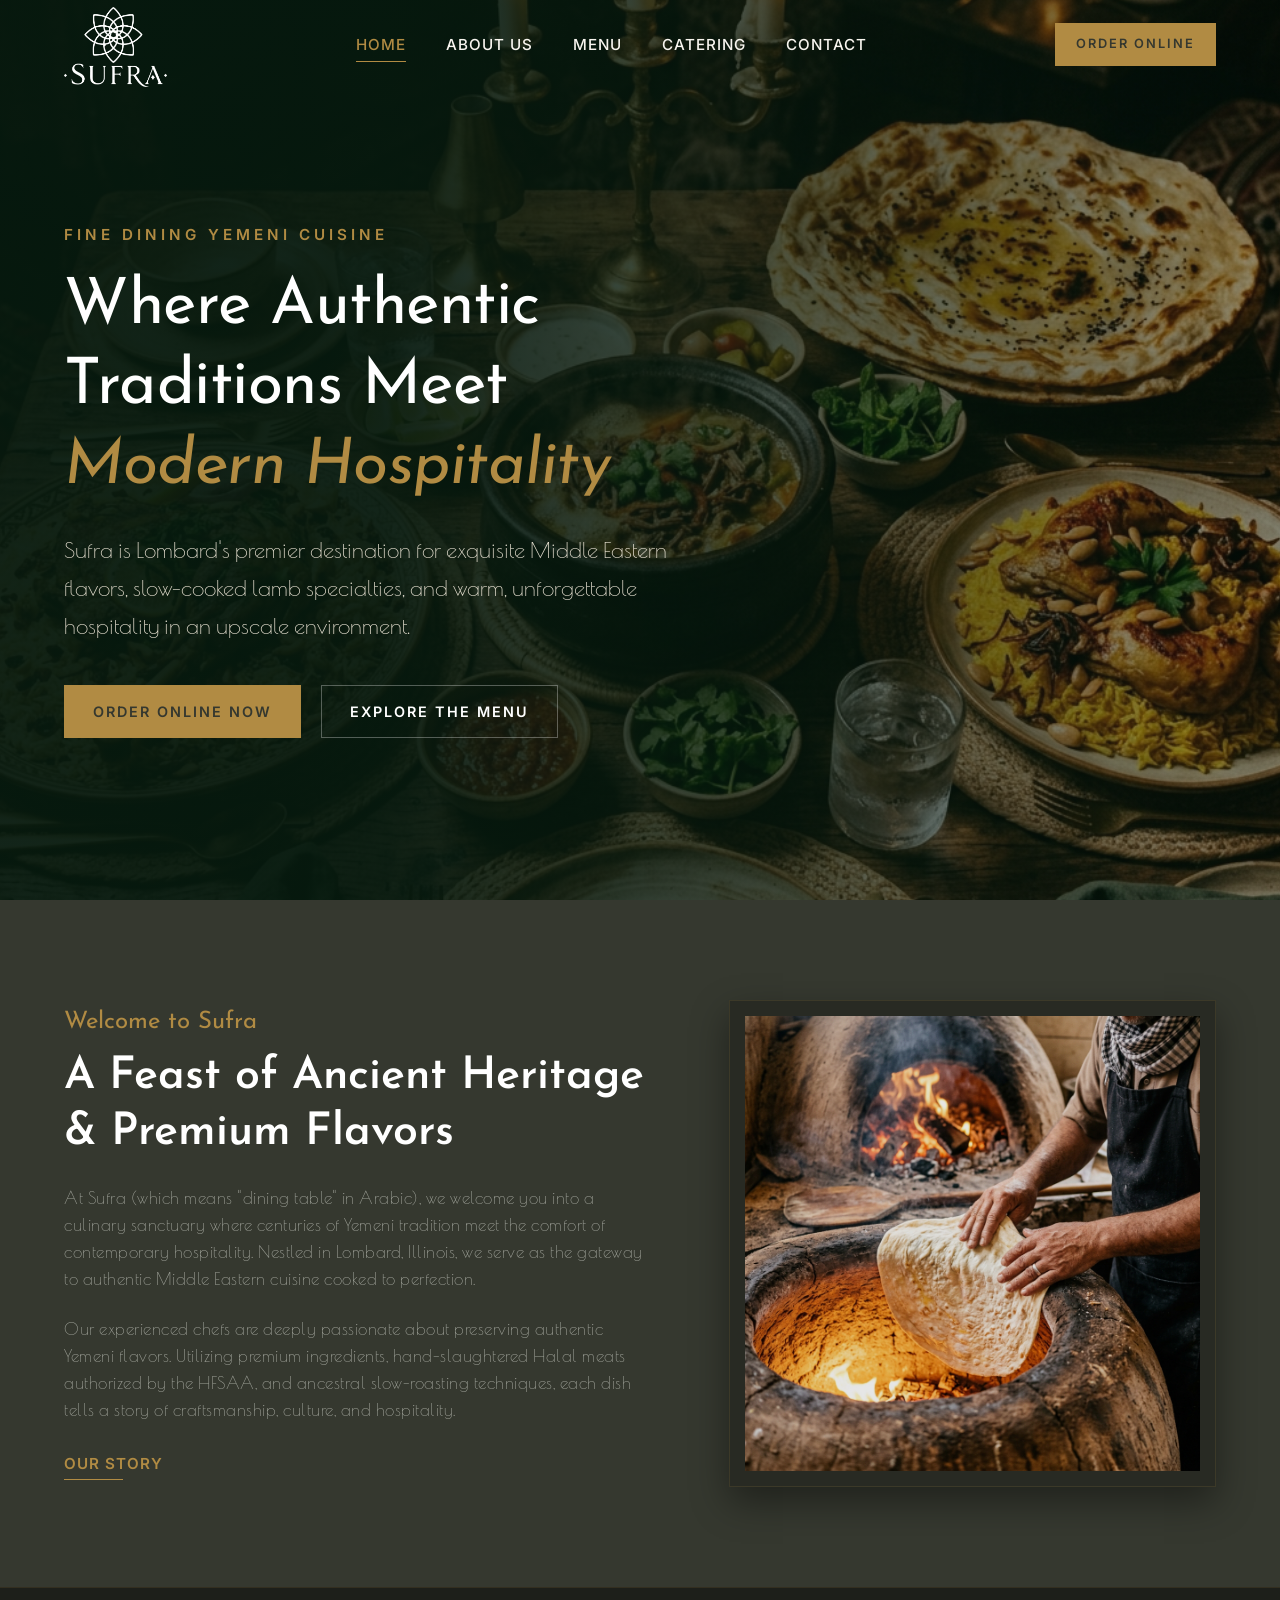
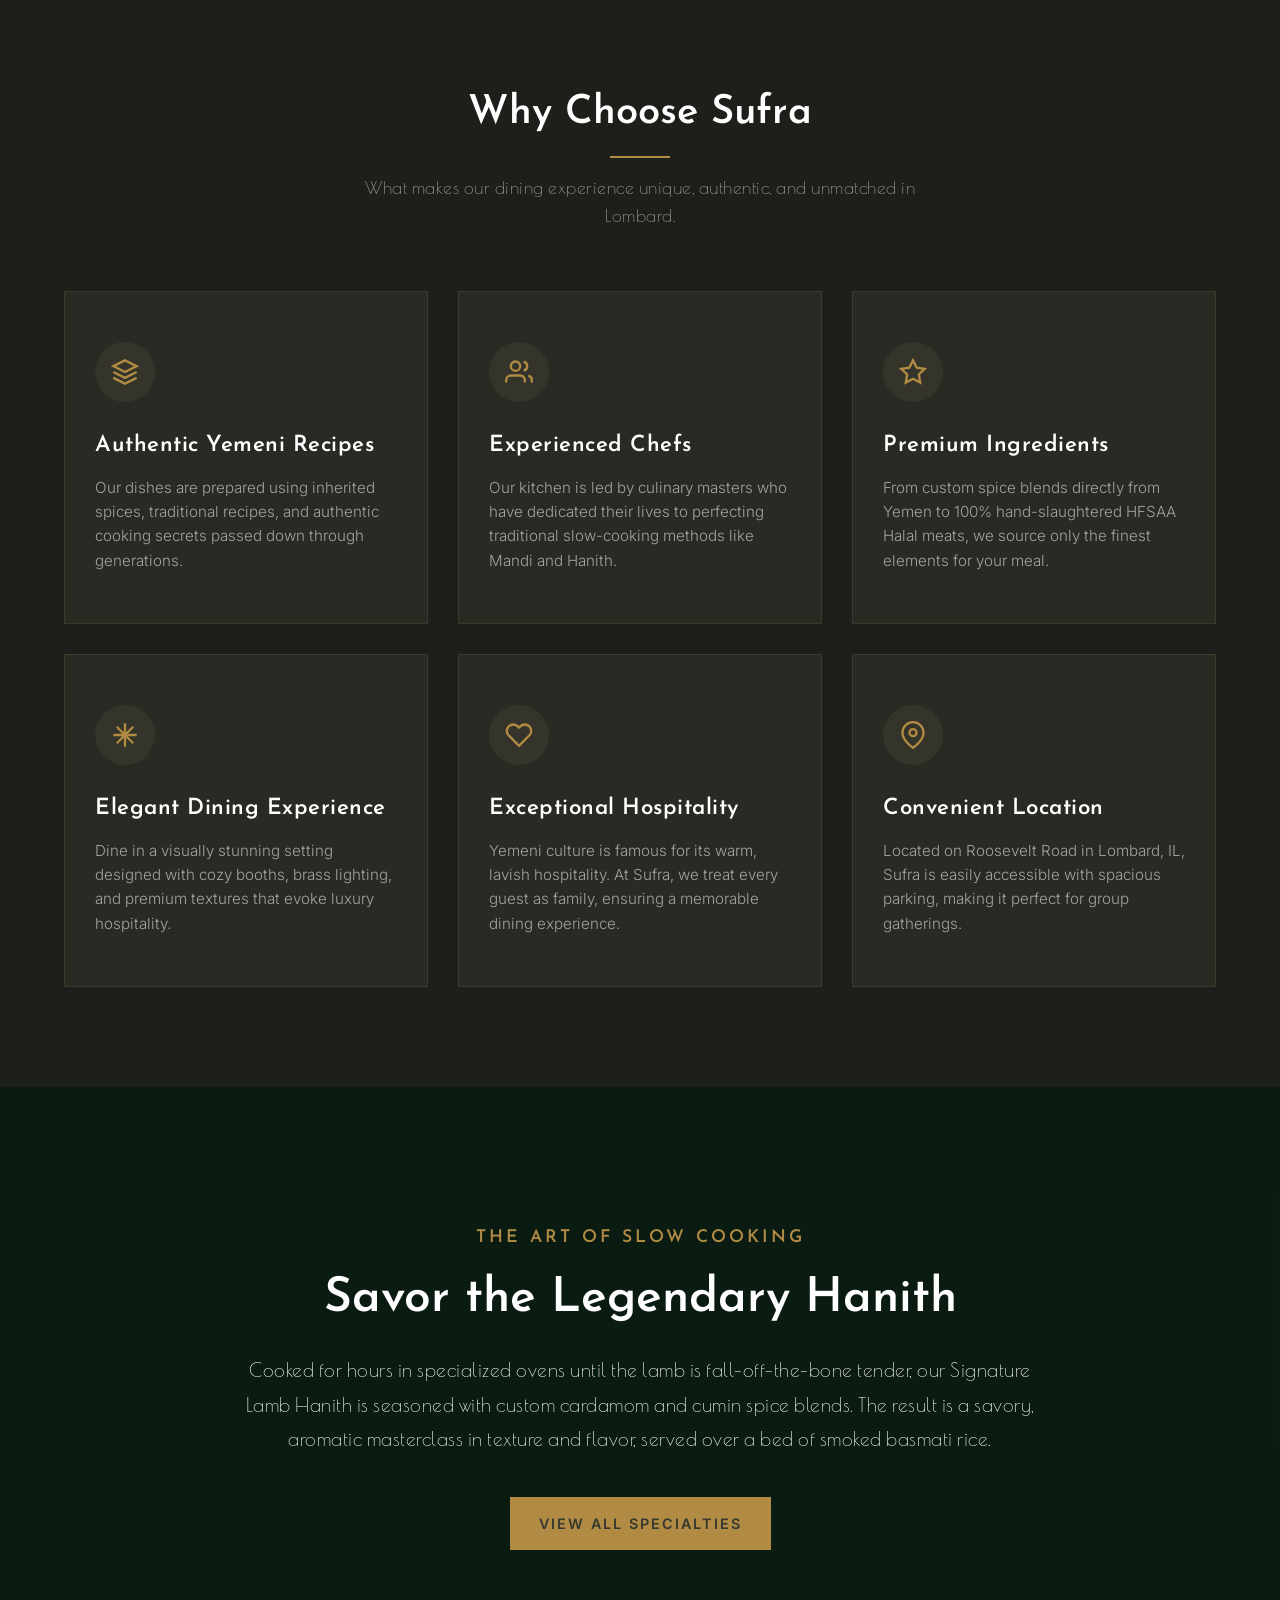
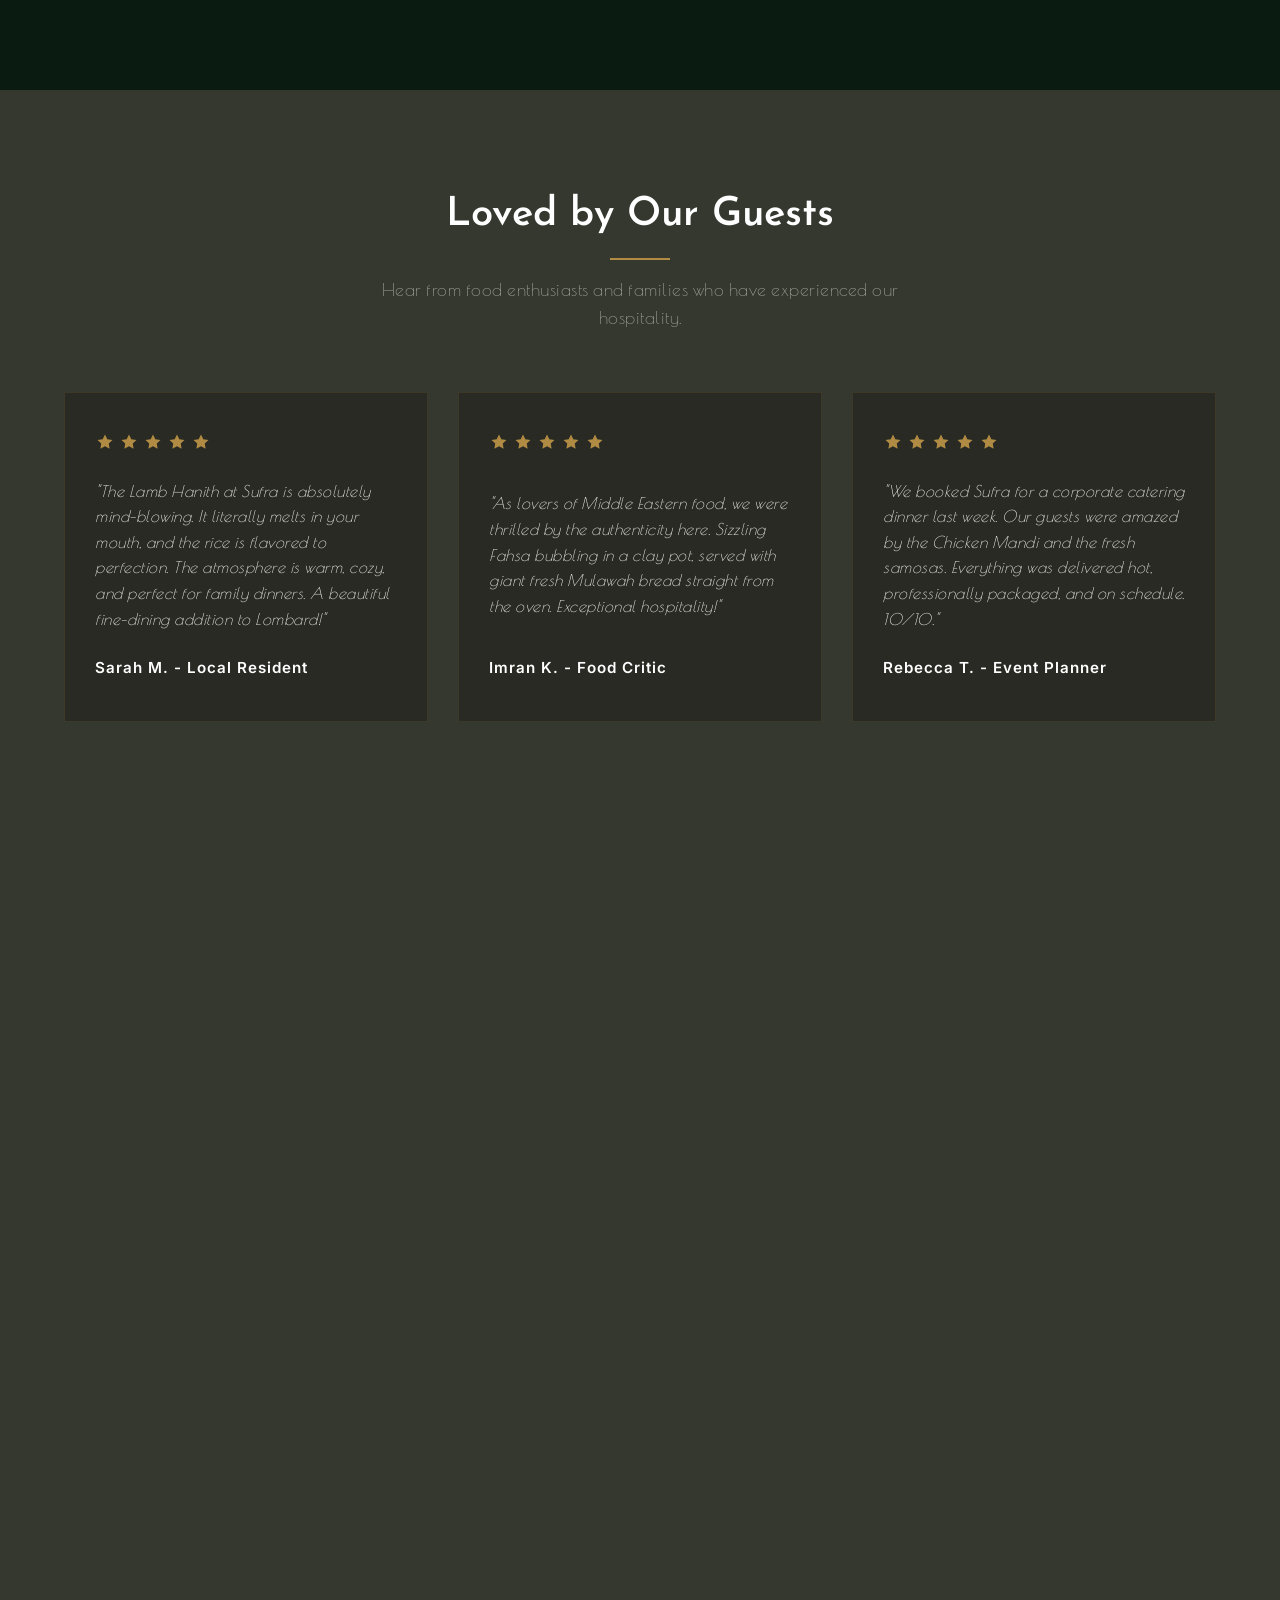
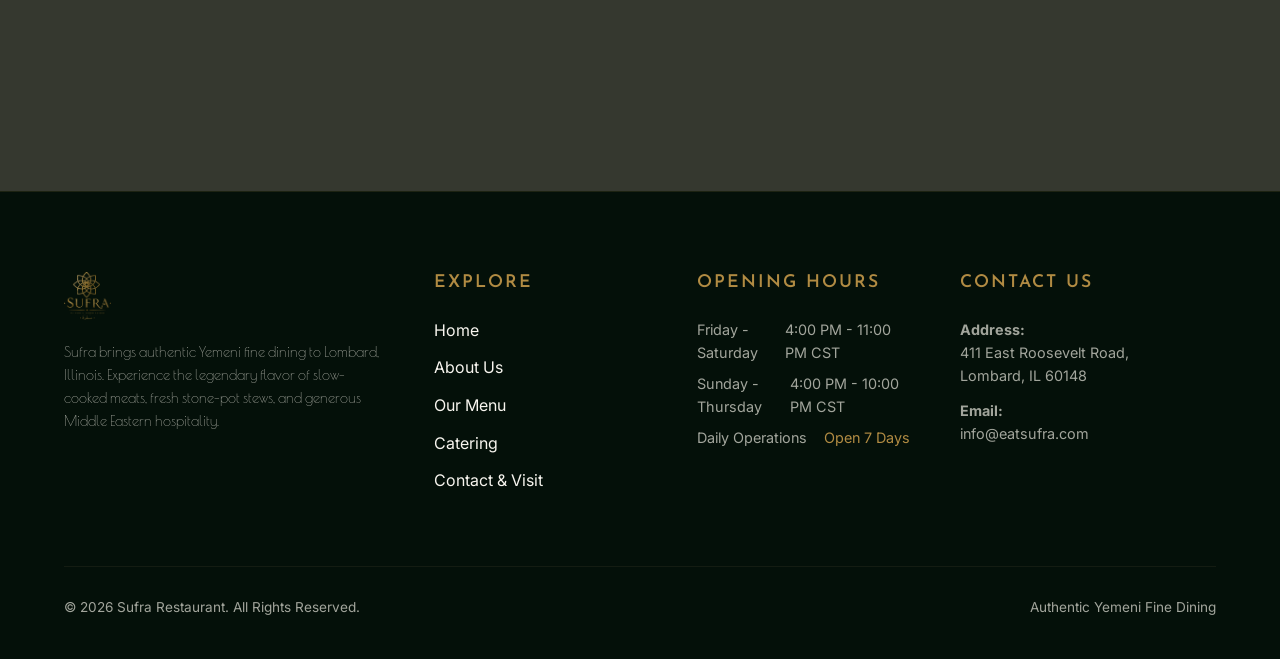
==== commit f0192e1e: "Fresh Upload 07.01.2026 second time" ====
--- a/index.html
+++ b/index.html
@@ -1,332 +1,297 @@
-<!DOCTYPE html>
-<html lang="en">
-<head>
-    <meta charset="UTF-8">
-    <meta name="viewport" content="width=device-width, initial-scale=1.0">
-    <title>Sufra | Authentic Yemeni Fine Dining in Lombard, IL</title>
-    <meta name="description" content="Experience the premier Yemeni fine dining destination in Lombard, Illinois. Authentic traditions, premium ingredients, and exceptional hospitality meet at Sufra. Book your table today.">
-    <!-- Google Fonts & Font Awesome Icons -->
-    <link rel="stylesheet" href="css/style.css">
-</head>
-<body>
-
-    <!-- Header & Navigation -->
-    <header>
-        <div class="container header-container">
-            <a href="index.html" class="logo" id="header-logo-link">
-                <img src="assets/logo_white.png" alt="Sufra Logo">
-            </a>
-            
-            <nav>
-                <ul class="nav-menu">
-                    <li><a href="index.html" class="nav-link active" id="nav-home">Home</a></li>
-                    <li><a href="about.html" class="nav-link" id="nav-about">About Us</a></li>
-                    <li><a href="menu.html" class="nav-link" id="nav-menu">Menu</a></li>
-                    <li><a href="catering.html" class="nav-link" id="nav-catering">Catering</a></li>
-                    <li><a href="contact.html" class="nav-link" id="nav-contact">Contact</a></li>
-                </ul>
-            </nav>
-            
-            <div class="nav-actions">
-                <a href="https://www.toasttab.com/sufra-411-east-roosevelt-road" target="_blank" class="btn btn-primary" style="padding: 10px 20px; font-size: 0.8rem;" id="nav-cta-order">Order Online</a>
-                <button class="mobile-nav-toggle" aria-label="Toggle Navigation" id="mobile-toggle-btn">
-                    <span></span>
-                    <span></span>
-                    <span></span>
-                </button>
-            </div>
-        </div>
-    </header>
-
-    <!-- Hero Section -->
-    <section class="hero" id="hero-section">
-        <div class="hero-bg"></div>
-        <div class="hero-overlay"></div>
-        <div class="container">
-            <div class="hero-content fade-in-section">
-                <span class="hero-tagline">Fine Dining Yemeni Cuisine</span>
-                <h1>Where Authentic Traditions Meet <span>Modern Hospitality</span></h1>
-                <p class="hero-desc">Sufra is Lombard's premier destination for exquisite Middle Eastern flavors, slow-cooked lamb specialties, and warm, unforgettable hospitality in an upscale environment.</p>
-                <div class="hero-btns">
-                    <a href="#book-table" class="btn btn-primary" id="hero-cta-book">Reserve a Table</a>
-                    <a href="menu.html" class="btn btn-secondary" id="hero-cta-menu">Explore the Menu</a>
-                </div>
-            </div>
-        </div>
-    </section>
-
-    <!-- Welcome Section -->
-    <section class="section-padding fade-in-section" id="welcome-section" style="background-color: var(--dark-green-1);">
-        <div class="container">
-            <div class="welcome-grid">
-                <div class="welcome-text">
-                    <h3>Welcome to Sufra</h3>
-                    <h2>A Feast of Ancient Heritage & Premium Flavors</h2>
-                    <p>At Sufra (which means "dining table" in Arabic), we welcome you into a culinary sanctuary where centuries of Yemeni tradition meet the comfort of contemporary hospitality. Nestled in Lombard, Illinois, we serve as the gateway to authentic Middle Eastern cuisine cooked to perfection.</p>
-                    <p>Our experienced chefs are deeply passionate about preserving authentic Yemeni flavors. Utilizing premium ingredients, hand-slaughtered Halal meats authorized by the HFSAA, and ancestral slow-roasting techniques, each dish tells a story of craftsmanship, culture, and hospitality.</p>
-                    <a href="about.html" class="btn-text" id="welcome-learn-more">Our Story</a>
-                </div>
-                <div class="welcome-images">
-                    <div class="welcome-img-container">
-                        <img src="assets/about_story.png" alt="Traditional Yemeni Baking Process">
-                    </div>
-                </div>
-            </div>
-        </div>
-    </section>
-
-    <!-- Why Choose Sufra Section -->
-    <section class="section-padding fade-in-section" id="why-choose-section" style="background-color: var(--dark-charcoal); border-top: 1px solid var(--border-color);">
-        <div class="container">
-            <div class="section-header">
-                <h2>Why Choose Sufra</h2>
-                <p>What makes our dining experience unique, authentic, and unmatched in Lombard.</p>
-            </div>
-            
-            <div class="features-grid">
-                <!-- Feature 1 -->
-                <div class="feature-card">
-                    <div class="feature-icon">
-                        <svg viewBox="0 0 24 24" fill="none" stroke="currentColor" stroke-width="2"><path d="M12 2L2 7l10 5 10-5-10-5zM2 17l10 5 10-5M2 12l10 5 10-5"/></svg>
-                    </div>
-                    <h3>Authentic Yemeni Recipes</h3>
-                    <p>Our dishes are prepared using inherited spices, traditional recipes, and authentic cooking secrets passed down through generations.</p>
-                </div>
-                <!-- Feature 2 -->
-                <div class="feature-card">
-                    <div class="feature-icon">
-                        <svg viewBox="0 0 24 24" fill="none" stroke="currentColor" stroke-width="2"><path d="M17 21v-2a4 4 0 0 0-4-4H5a4 4 0 0 0-4 4v2"/><circle cx="9" cy="7" r="4"/><path d="M23 21v-2a4 4 0 0 0-3-3.87"/><path d="M16 3.13a4 4 0 0 1 0 7.75"/></svg>
-                    </div>
-                    <h3>Experienced Chefs</h3>
-                    <p>Our kitchen is led by culinary masters who have dedicated their lives to perfecting traditional slow-cooking methods like Mandi and Hanith.</p>
-                </div>
-                <!-- Feature 3 -->
-                <div class="feature-card">
-                    <div class="feature-icon">
-                        <svg viewBox="0 0 24 24" fill="none" stroke="currentColor" stroke-width="2"><polygon points="12 2 15.09 8.26 22 9.27 17 14.14 18.18 21.02 12 17.77 5.82 21.02 7 14.14 2 9.27 8.91 8.26 12 2"/></svg>
-                    </div>
-                    <h3>Premium Ingredients</h3>
-                    <p>From custom spice blends directly from Yemen to 100% hand-slaughtered HFSAA Halal meats, we source only the finest elements for your meal.</p>
-                </div>
-                <!-- Feature 4 -->
-                <div class="feature-card">
-                    <div class="feature-icon">
-                        <svg viewBox="0 0 24 24" fill="none" stroke="currentColor" stroke-width="2"><path d="M2 12h20M12 2v20M4.93 4.93l14.14 14.14M4.93 19.07L19.07 4.93"/></svg>
-                    </div>
-                    <h3>Elegant Dining Experience</h3>
-                    <p>Dine in a visually stunning setting designed with cozy booths, brass lighting, and premium textures that evoke luxury hospitality.</p>
-                </div>
-                <!-- Feature 5 -->
-                <div class="feature-card">
-                    <div class="feature-icon">
-                        <svg viewBox="0 0 24 24" fill="none" stroke="currentColor" stroke-width="2"><path d="M20.84 4.61a5.5 5.5 0 0 0-7.78 0L12 5.67l-1.06-1.06a5.5 5.5 0 0 0-7.78 7.78l1.06 1.06L12 21.23l7.78-7.78 1.06-1.06a5.5 5.5 0 0 0 0-7.78z"/></svg>
-                    </div>
-                    <h3>Exceptional Hospitality</h3>
-                    <p>Yemeni culture is famous for its warm, lavish hospitality. At Sufra, we treat every guest as family, ensuring a memorable dining experience.</p>
-                </div>
-                <!-- Feature 6 -->
-                <div class="feature-card">
-                    <div class="feature-icon">
-                        <svg viewBox="0 0 24 24" fill="none" stroke="currentColor" stroke-width="2"><path d="M21 10c0 7-9 13-9 13s-9-6-9-13a9 9 0 0 1 18 0z"/><circle cx="12" cy="10" r="3"/></svg>
-                    </div>
-                    <h3>Convenient Location</h3>
-                    <p>Located on Roosevelt Road in Lombard, IL, Sufra is easily accessible with spacious parking, making it perfect for group gatherings.</p>
-                </div>
-            </div>
-        </div>
-    </section>
-
-    <!-- Signature Experience Section (Parallax) -->
-    <section class="signature-section" id="signature-experience">
-        <div class="signature-overlay"></div>
-        <div class="container">
-            <div class="signature-content fade-in-section">
-                <h3>The Art of Slow Cooking</h3>
-                <h2>Savor the Legendary Hanith</h2>
-                <p>Cooked for hours in specialized ovens until the lamb is fall-off-the-bone tender, our Signature Lamb Hanith is seasoned with custom cardamom and cumin spice blends. The result is a savory, aromatic masterclass in texture and flavor, served over a bed of smoked basmati rice.</p>
-                <a href="menu.html" class="btn btn-primary" id="signature-cta-menu">View All Specialties</a>
-            </div>
-        </div>
-    </section>
-
-    <!-- Testimonials Section -->
-    <section class="section-padding fade-in-section" id="testimonials-section" style="background-color: var(--dark-green-1);">
-        <div class="container">
-            <div class="section-header">
-                <h2>Loved by Our Guests</h2>
-                <p>Hear from food enthusiasts and families who have experienced our hospitality.</p>
-            </div>
-            
-            <div class="testimonials-grid">
-                <!-- Testimonial 1 -->
-                <div class="testimonial-card">
-                    <div class="testimonial-rating">
-                        <!-- 5 Star Icons -->
-                        <svg viewBox="0 0 24 24" fill="currentColor" style="color: var(--accent-gold); width: 20px;"><polygon points="12 2 15.09 8.26 22 9.27 17 14.14 18.18 21.02 12 17.77 5.82 21.02 7 14.14 2 9.27 8.91 8.26 12 2"/></svg>
-                        <svg viewBox="0 0 24 24" fill="currentColor" style="color: var(--accent-gold); width: 20px;"><polygon points="12 2 15.09 8.26 22 9.27 17 14.14 18.18 21.02 12 17.77 5.82 21.02 7 14.14 2 9.27 8.91 8.26 12 2"/></svg>
-                        <svg viewBox="0 0 24 24" fill="currentColor" style="color: var(--accent-gold); width: 20px;"><polygon points="12 2 15.09 8.26 22 9.27 17 14.14 18.18 21.02 12 17.77 5.82 21.02 7 14.14 2 9.27 8.91 8.26 12 2"/></svg>
-                        <svg viewBox="0 0 24 24" fill="currentColor" style="color: var(--accent-gold); width: 20px;"><polygon points="12 2 15.09 8.26 22 9.27 17 14.14 18.18 21.02 12 17.77 5.82 21.02 7 14.14 2 9.27 8.91 8.26 12 2"/></svg>
-                        <svg viewBox="0 0 24 24" fill="currentColor" style="color: var(--accent-gold); width: 20px;"><polygon points="12 2 15.09 8.26 22 9.27 17 14.14 18.18 21.02 12 17.77 5.82 21.02 7 14.14 2 9.27 8.91 8.26 12 2"/></svg>
-                    </div>
-                    <p class="testimonial-content">"The Lamb Hanith at Sufra is absolutely mind-blowing. It literally melts in your mouth, and the rice is flavored to perfection. The atmosphere is warm, cozy, and perfect for family dinners. A beautiful fine-dining addition to Lombard!"</p>
-                    <span class="testimonial-author">Sarah M. - Local Resident</span>
-                </div>
-                <!-- Testimonial 2 -->
-                <div class="testimonial-card">
-                    <div class="testimonial-rating">
-                        <svg viewBox="0 0 24 24" fill="currentColor" style="color: var(--accent-gold); width: 20px;"><polygon points="12 2 15.09 8.26 22 9.27 17 14.14 18.18 21.02 12 17.77 5.82 21.02 7 14.14 2 9.27 8.91 8.26 12 2"/></svg>
-                        <svg viewBox="0 0 24 24" fill="currentColor" style="color: var(--accent-gold); width: 20px;"><polygon points="12 2 15.09 8.26 22 9.27 17 14.14 18.18 21.02 12 17.77 5.82 21.02 7 14.14 2 9.27 8.91 8.26 12 2"/></svg>
-                        <svg viewBox="0 0 24 24" fill="currentColor" style="color: var(--accent-gold); width: 20px;"><polygon points="12 2 15.09 8.26 22 9.27 17 14.14 18.18 21.02 12 17.77 5.82 21.02 7 14.14 2 9.27 8.91 8.26 12 2"/></svg>
-                        <svg viewBox="0 0 24 24" fill="currentColor" style="color: var(--accent-gold); width: 20px;"><polygon points="12 2 15.09 8.26 22 9.27 17 14.14 18.18 21.02 12 17.77 5.82 21.02 7 14.14 2 9.27 8.91 8.26 12 2"/></svg>
-                        <svg viewBox="0 0 24 24" fill="currentColor" style="color: var(--accent-gold); width: 20px;"><polygon points="12 2 15.09 8.26 22 9.27 17 14.14 18.18 21.02 12 17.77 5.82 21.02 7 14.14 2 9.27 8.91 8.26 12 2"/></svg>
-                    </div>
-                    <p class="testimonial-content">"As lovers of Middle Eastern food, we were thrilled by the authenticity here. Sizzling Fahsa bubbling in a clay pot, served with giant fresh Mulawah bread straight from the oven. Exceptional hospitality!"</p>
-                    <span class="testimonial-author">Imran K. - Food Critic</span>
-                </div>
-                <!-- Testimonial 3 -->
-                <div class="testimonial-card">
-                    <div class="testimonial-rating">
-                        <svg viewBox="0 0 24 24" fill="currentColor" style="color: var(--accent-gold); width: 20px;"><polygon points="12 2 15.09 8.26 22 9.27 17 14.14 18.18 21.02 12 17.77 5.82 21.02 7 14.14 2 9.27 8.91 8.26 12 2"/></svg>
-                        <svg viewBox="0 0 24 24" fill="currentColor" style="color: var(--accent-gold); width: 20px;"><polygon points="12 2 15.09 8.26 22 9.27 17 14.14 18.18 21.02 12 17.77 5.82 21.02 7 14.14 2 9.27 8.91 8.26 12 2"/></svg>
-                        <svg viewBox="0 0 24 24" fill="currentColor" style="color: var(--accent-gold); width: 20px;"><polygon points="12 2 15.09 8.26 22 9.27 17 14.14 18.18 21.02 12 17.77 5.82 21.02 7 14.14 2 9.27 8.91 8.26 12 2"/></svg>
-                        <svg viewBox="0 0 24 24" fill="currentColor" style="color: var(--accent-gold); width: 20px;"><polygon points="12 2 15.09 8.26 22 9.27 17 14.14 18.18 21.02 12 17.77 5.82 21.02 7 14.14 2 9.27 8.91 8.26 12 2"/></svg>
-                        <svg viewBox="0 0 24 24" fill="currentColor" style="color: var(--accent-gold); width: 20px;"><polygon points="12 2 15.09 8.26 22 9.27 17 14.14 18.18 21.02 12 17.77 5.82 21.02 7 14.14 2 9.27 8.91 8.26 12 2"/></svg>
-                    </div>
-                    <p class="testimonial-content">"We booked Sufra for a corporate catering dinner last week. Our guests were amazed by the Chicken Mandi and the fresh samosas. Everything was delivered hot, professionally packaged, and on schedule. 10/10."</p>
-                    <span class="testimonial-author">Rebecca T. - Event Planner</span>
-                </div>
-            </div>
-        </div>
-    </section>
-
-    <!-- Table Reservation Section -->
-    <section class="section-padding fade-in-section" id="book-table" style="background-color: var(--dark-charcoal); border-top: 1px solid var(--border-color);">
-        <div class="container" style="max-width: 800px;">
-            <div class="section-header">
-                <h2>Book a Table</h2>
-                <p>Join us for an unforgettable dining experience. Fill out the reservation request below.</p>
-            </div>
-            
-            <form id="reservation-form">
-                <div class="form-row">
-                    <div class="form-group">
-                        <label for="res-name">Your Name</label>
-                        <input type="text" id="res-name" required placeholder="John Doe">
-                    </div>
-                    <div class="form-group">
-                        <label for="res-email">Email Address</label>
-                        <input type="email" id="res-email" required placeholder="john@example.com">
-                    </div>
-                </div>
-                
-                <div class="form-row">
-                    <div class="form-group">
-                        <label for="res-guests">Number of Guests</label>
-                        <select id="res-guests" required>
-                            <option value="" disabled selected>Select guests</option>
-                            <option value="1">1 Guest</option>
-                            <option value="2">2 Guests</option>
-                            <option value="3">3 Guests</option>
-                            <option value="4">4 Guests</option>
-                            <option value="5">5 Guests</option>
-                            <option value="6">6 Guests</option>
-                            <option value="7">7 Guests</option>
-                            <option value="8+">8+ Guests (Group booking)</option>
-                        </select>
-                    </div>
-                    <div class="form-group">
-                        <label for="res-date">Preferred Date</label>
-                        <input type="date" id="res-date" required>
-                    </div>
-                </div>
-                
-                <div class="form-group">
-                    <label for="res-time">Preferred Time</label>
-                    <select id="res-time" required>
-                        <option value="" disabled selected>Select time slot</option>
-                        <option value="3:00 PM">3:00 PM</option>
-                        <option value="3:30 PM">3:30 PM</option>
-                        <option value="4:00 PM">4:00 PM</option>
-                        <option value="4:30 PM">4:30 PM</option>
-                        <option value="5:00 PM">5:00 PM</option>
-                        <option value="5:30 PM">5:30 PM</option>
-                        <option value="6:00 PM">6:00 PM</option>
-                        <option value="6:30 PM">6:30 PM</option>
-                        <option value="7:00 PM">7:00 PM</option>
-                        <option value="7:30 PM">7:30 PM</option>
-                        <option value="8:00 PM">8:00 PM</option>
-                        <option value="8:30 PM">8:30 PM</option>
-                        <option value="9:00 PM">9:00 PM</option>
-                        <option value="9:30 PM">9:30 PM</option>
-                    </select>
-                </div>
-                
-                <div class="text-center" style="margin-top: 40px;">
-                    <button type="submit" class="btn btn-primary" id="res-submit-btn">Request Reservation</button>
-                </div>
-            </form>
-        </div>
-    </section>
-
-    <!-- Footer -->
-    <footer>
-        <div class="container">
-            <div class="footer-grid">
-                <div class="footer-col footer-about">
-                    <img src="assets/logo_gold.png" alt="Sufra Logo">
-                    <p style="margin-top: 15px;">Sufra brings authentic Yemeni fine dining to Lombard, Illinois. Experience the legendary flavor of slow-cooked meats, fresh stone-pot stews, and generous Middle Eastern hospitality.</p>
-                </div>
-                
-                <div class="footer-col">
-                    <h3>Explore</h3>
-                    <ul class="footer-links">
-                        <li><a href="index.html" id="foot-link-home">Home</a></li>
-                        <li><a href="about.html" id="foot-link-about">About Us</a></li>
-                        <li><a href="menu.html" id="foot-link-menu">Our Menu</a></li>
-                        <li><a href="catering.html" id="foot-link-catering">Catering</a></li>
-                        <li><a href="contact.html" id="foot-link-contact">Contact & Visit</a></li>
-                    </ul>
-                </div>
-                
-                <div class="footer-col">
-                    <h3>Opening Hours</h3>
-                    <ul class="footer-hours-list">
-                        <li><span>Wednesday</span> <span>3:00 PM - 10:00 PM</span></li>
-                        <li><span>Thursday</span> <span>3:00 PM - 10:00 PM</span></li>
-                        <li><span>Friday</span> <span>3:00 PM - 10:00 PM</span></li>
-                        <li><span>Saturday</span> <span>3:00 PM - 10:00 PM</span></li>
-                        <li><span>Sunday</span> <span>3:00 PM - 10:00 PM</span></li>
-                        <li><span>Mon - Tue</span> <span style="color: var(--accent-gold);">Closed</span></li>
-                    </ul>
-                </div>
-                
-                <div class="footer-col footer-contact">
-                    <h3>Contact Us</h3>
-                    <p><strong>Address:</strong><br>411 East Roosevelt Road,<br>Lombard, IL 60148</p>
-                    <p style="margin-top: 10px;"><strong>Email:</strong><br><a href="mailto:info@eatsufra.com" id="foot-email-link">info@eatsufra.com</a></p>
-                </div>
-            </div>
-            
-            <div class="footer-bottom">
-                <p>&copy; 2026 Sufra Restaurant. All Rights Reserved.</p>
-                <p>Authentic Yemeni Fine Dining</p>
-            </div>
-        </div>
-    </footer>
-
-    <!-- Interactive Success Modal -->
-    <div class="modal-overlay" id="success-modal">
-        <div class="modal-content">
-            <div class="modal-success-icon">
-                <svg viewBox="0 0 24 24" fill="none" stroke="currentColor" stroke-width="2" style="width: 35px; height: 35px;"><path d="M22 11.08V12a10 10 0 1 1-5.93-9.14"/><polyline points="22 4 12 14.01 9 11.01"/></svg>
-            </div>
-            <h3 id="modal-title">Success</h3>
-            <p id="modal-message">Your request has been successfully submitted.</p>
-            <button class="btn btn-primary" id="modal-close-btn" style="padding: 10px 24px; font-size: 0.85rem;">Close</button>
-        </div>
-    </div>
-
-    <!-- Main JavaScript -->
-    <script src="js/main.js"></script>
-</body>
-</html>
+<!DOCTYPE html>
+<html lang="en">
+<head>
+    <meta charset="UTF-8">
+    <meta name="viewport" content="width=device-width, initial-scale=1.0">
+    <title>Sufra | Authentic Yemeni Restaurant in Lombard, IL (Chicago Area)</title>
+    <meta name="description" content="Sufra is the premier Halal Yemeni restaurant in Lombard, IL, serving authentic Mandi, Hanith, and sizzling Fahsa near Chicago. Enjoy our cozy dining room or order takeout daily.">
+    <!-- Google Fonts & Font Awesome Icons -->
+    <link rel="stylesheet" href="css/style.css">
+</head>
+<body>
+
+    <!-- Header & Navigation -->
+    <header>
+        <div class="container header-container">
+            <a href="index.html" class="logo" id="header-logo-link">
+                <img src="assets/logo_white.png" alt="Sufra Logo">
+            </a>
+            
+            <nav>
+                <ul class="nav-menu">
+                    <li><a href="index.html" class="nav-link active" id="nav-home">Home</a></li>
+                    <li><a href="about.html" class="nav-link" id="nav-about">About Us</a></li>
+                    <li><a href="menu.html" class="nav-link" id="nav-menu">Menu</a></li>
+                    <li><a href="catering.html" class="nav-link" id="nav-catering">Catering</a></li>
+                    <li><a href="contact.html" class="nav-link" id="nav-contact">Contact</a></li>
+                </ul>
+            </nav>
+            
+            <div class="nav-actions">
+                <a href="https://order.toasttab.com/online/sufra-411-east-roosevelt-road" target="_blank" class="btn btn-primary" style="padding: 10px 20px; font-size: 0.8rem;" id="nav-cta-order">Order Online</a>
+                <button class="mobile-nav-toggle" aria-label="Toggle Navigation" id="mobile-toggle-btn">
+                    <span></span>
+                    <span></span>
+                    <span></span>
+                </button>
+            </div>
+        </div>
+    </header>
+
+    <!-- Hero Section -->
+    <section class="hero" id="hero-section">
+        <div class="hero-bg"></div>
+        <div class="hero-overlay"></div>
+        <div class="container">
+            <div class="hero-content fade-in-section">
+                <span class="hero-tagline">Fine Dining Yemeni Cuisine</span>
+                <h1>Where Authentic Traditions Meet <span>Modern Hospitality</span></h1>
+                <p class="hero-desc">Sufra is Lombard's premier destination for exquisite Middle Eastern flavors, slow-cooked lamb specialties, and warm, unforgettable hospitality in an upscale environment.</p>
+                <div class="hero-btns">
+                    <a href="https://order.toasttab.com/online/sufra-411-east-roosevelt-road" target="_blank" class="btn btn-primary" id="hero-cta-order">Order Online Now</a>
+                    <a href="menu.html" class="btn btn-secondary" id="hero-cta-menu">Explore the Menu</a>
+                </div>
+            </div>
+        </div>
+    </section>
+
+    <!-- Welcome Section -->
+    <section class="section-padding fade-in-section" id="welcome-section" style="background-color: var(--dark-green-1);">
+        <div class="container">
+            <div class="welcome-grid">
+                <div class="welcome-text">
+                    <h3>Welcome to Sufra</h3>
+                    <h2>A Feast of Ancient Heritage & Premium Flavors</h2>
+                    <p>At Sufra (which means "dining table" in Arabic), we welcome you into a culinary sanctuary where centuries of Yemeni tradition meet the comfort of contemporary hospitality. Nestled in Lombard, Illinois, we serve as the gateway to authentic Middle Eastern cuisine cooked to perfection.</p>
+                    <p>Our experienced chefs are deeply passionate about preserving authentic Yemeni flavors. Utilizing premium ingredients, hand-slaughtered Halal meats authorized by the HFSAA, and ancestral slow-roasting techniques, each dish tells a story of craftsmanship, culture, and hospitality.</p>
+                    <a href="about.html" class="btn-text" id="welcome-learn-more">Our Story</a>
+                </div>
+                <div class="welcome-images">
+                    <div class="welcome-img-container">
+                        <img src="assets/about_story.png" alt="Traditional Yemeni Baking Process">
+                    </div>
+                </div>
+            </div>
+        </div>
+    </section>
+
+    <!-- Why Choose Sufra Section -->
+    <section class="section-padding fade-in-section" id="why-choose-section" style="background-color: var(--dark-charcoal); border-top: 1px solid var(--border-color);">
+        <div class="container">
+            <div class="section-header">
+                <h2>Why Choose Sufra</h2>
+                <p>What makes our dining experience unique, authentic, and unmatched in Lombard.</p>
+            </div>
+            
+            <div class="features-grid">
+                <!-- Feature 1 -->
+                <div class="feature-card">
+                    <div class="feature-icon">
+                        <svg viewBox="0 0 24 24" fill="none" stroke="currentColor" stroke-width="2"><path d="M12 2L2 7l10 5 10-5-10-5zM2 17l10 5 10-5M2 12l10 5 10-5"/></svg>
+                    </div>
+                    <h3>Authentic Yemeni Recipes</h3>
+                    <p>Our dishes are prepared using inherited spices, traditional recipes, and authentic cooking secrets passed down through generations.</p>
+                </div>
+                <!-- Feature 2 -->
+                <div class="feature-card">
+                    <div class="feature-icon">
+                        <svg viewBox="0 0 24 24" fill="none" stroke="currentColor" stroke-width="2"><path d="M17 21v-2a4 4 0 0 0-4-4H5a4 4 0 0 0-4 4v2"/><circle cx="9" cy="7" r="4"/><path d="M23 21v-2a4 4 0 0 0-3-3.87"/><path d="M16 3.13a4 4 0 0 1 0 7.75"/></svg>
+                    </div>
+                    <h3>Experienced Chefs</h3>
+                    <p>Our kitchen is led by culinary masters who have dedicated their lives to perfecting traditional slow-cooking methods like Mandi and Hanith.</p>
+                </div>
+                <!-- Feature 3 -->
+                <div class="feature-card">
+                    <div class="feature-icon">
+                        <svg viewBox="0 0 24 24" fill="none" stroke="currentColor" stroke-width="2"><polygon points="12 2 15.09 8.26 22 9.27 17 14.14 18.18 21.02 12 17.77 5.82 21.02 7 14.14 2 9.27 8.91 8.26 12 2"/></svg>
+                    </div>
+                    <h3>Premium Ingredients</h3>
+                    <p>From custom spice blends directly from Yemen to 100% hand-slaughtered HFSAA Halal meats, we source only the finest elements for your meal.</p>
+                </div>
+                <!-- Feature 4 -->
+                <div class="feature-card">
+                    <div class="feature-icon">
+                        <svg viewBox="0 0 24 24" fill="none" stroke="currentColor" stroke-width="2"><path d="M2 12h20M12 2v20M4.93 4.93l14.14 14.14M4.93 19.07L19.07 4.93"/></svg>
+                    </div>
+                    <h3>Elegant Dining Experience</h3>
+                    <p>Dine in a visually stunning setting designed with cozy booths, brass lighting, and premium textures that evoke luxury hospitality.</p>
+                </div>
+                <!-- Feature 5 -->
+                <div class="feature-card">
+                    <div class="feature-icon">
+                        <svg viewBox="0 0 24 24" fill="none" stroke="currentColor" stroke-width="2"><path d="M20.84 4.61a5.5 5.5 0 0 0-7.78 0L12 5.67l-1.06-1.06a5.5 5.5 0 0 0-7.78 7.78l1.06 1.06L12 21.23l7.78-7.78 1.06-1.06a5.5 5.5 0 0 0 0-7.78z"/></svg>
+                    </div>
+                    <h3>Exceptional Hospitality</h3>
+                    <p>Yemeni culture is famous for its warm, lavish hospitality. At Sufra, we treat every guest as family, ensuring a memorable dining experience.</p>
+                </div>
+                <!-- Feature 6 -->
+                <div class="feature-card">
+                    <div class="feature-icon">
+                        <svg viewBox="0 0 24 24" fill="none" stroke="currentColor" stroke-width="2"><path d="M21 10c0 7-9 13-9 13s-9-6-9-13a9 9 0 0 1 18 0z"/><circle cx="12" cy="10" r="3"/></svg>
+                    </div>
+                    <h3>Convenient Location</h3>
+                    <p>Located on Roosevelt Road in Lombard, IL, Sufra is easily accessible with spacious parking, making it perfect for group gatherings.</p>
+                </div>
+            </div>
+        </div>
+    </section>
+
+    <!-- Signature Experience Section (Parallax) -->
+    <section class="signature-section" id="signature-experience">
+        <div class="signature-overlay"></div>
+        <div class="container">
+            <div class="signature-content fade-in-section">
+                <h3>The Art of Slow Cooking</h3>
+                <h2>Savor the Legendary Hanith</h2>
+                <p>Cooked for hours in specialized ovens until the lamb is fall-off-the-bone tender, our Signature Lamb Hanith is seasoned with custom cardamom and cumin spice blends. The result is a savory, aromatic masterclass in texture and flavor, served over a bed of smoked basmati rice.</p>
+                <a href="menu.html" class="btn btn-primary" id="signature-cta-menu">View All Specialties</a>
+            </div>
+        </div>
+    </section>
+
+    <!-- Testimonials Section -->
+    <section class="section-padding fade-in-section" id="testimonials-section" style="background-color: var(--dark-green-1);">
+        <div class="container">
+            <div class="section-header">
+                <h2>Loved by Our Guests</h2>
+                <p>Hear from food enthusiasts and families who have experienced our hospitality.</p>
+            </div>
+            
+            <div class="testimonials-grid">
+                <!-- Testimonial 1 -->
+                <div class="testimonial-card">
+                    <div class="testimonial-rating">
+                        <!-- 5 Star Icons -->
+                        <svg viewBox="0 0 24 24" fill="currentColor" style="color: var(--accent-gold); width: 20px;"><polygon points="12 2 15.09 8.26 22 9.27 17 14.14 18.18 21.02 12 17.77 5.82 21.02 7 14.14 2 9.27 8.91 8.26 12 2"/></svg>
+                        <svg viewBox="0 0 24 24" fill="currentColor" style="color: var(--accent-gold); width: 20px;"><polygon points="12 2 15.09 8.26 22 9.27 17 14.14 18.18 21.02 12 17.77 5.82 21.02 7 14.14 2 9.27 8.91 8.26 12 2"/></svg>
+                        <svg viewBox="0 0 24 24" fill="currentColor" style="color: var(--accent-gold); width: 20px;"><polygon points="12 2 15.09 8.26 22 9.27 17 14.14 18.18 21.02 12 17.77 5.82 21.02 7 14.14 2 9.27 8.91 8.26 12 2"/></svg>
+                        <svg viewBox="0 0 24 24" fill="currentColor" style="color: var(--accent-gold); width: 20px;"><polygon points="12 2 15.09 8.26 22 9.27 17 14.14 18.18 21.02 12 17.77 5.82 21.02 7 14.14 2 9.27 8.91 8.26 12 2"/></svg>
+                        <svg viewBox="0 0 24 24" fill="currentColor" style="color: var(--accent-gold); width: 20px;"><polygon points="12 2 15.09 8.26 22 9.27 17 14.14 18.18 21.02 12 17.77 5.82 21.02 7 14.14 2 9.27 8.91 8.26 12 2"/></svg>
+                    </div>
+                    <p class="testimonial-content">"The Lamb Hanith at Sufra is absolutely mind-blowing. It literally melts in your mouth, and the rice is flavored to perfection. The atmosphere is warm, cozy, and perfect for family dinners. A beautiful fine-dining addition to Lombard!"</p>
+                    <span class="testimonial-author">Sarah M. - Local Resident</span>
+                </div>
+                <!-- Testimonial 2 -->
+                <div class="testimonial-card">
+                    <div class="testimonial-rating">
+                        <svg viewBox="0 0 24 24" fill="currentColor" style="color: var(--accent-gold); width: 20px;"><polygon points="12 2 15.09 8.26 22 9.27 17 14.14 18.18 21.02 12 17.77 5.82 21.02 7 14.14 2 9.27 8.91 8.26 12 2"/></svg>
+                        <svg viewBox="0 0 24 24" fill="currentColor" style="color: var(--accent-gold); width: 20px;"><polygon points="12 2 15.09 8.26 22 9.27 17 14.14 18.18 21.02 12 17.77 5.82 21.02 7 14.14 2 9.27 8.91 8.26 12 2"/></svg>
+                        <svg viewBox="0 0 24 24" fill="currentColor" style="color: var(--accent-gold); width: 20px;"><polygon points="12 2 15.09 8.26 22 9.27 17 14.14 18.18 21.02 12 17.77 5.82 21.02 7 14.14 2 9.27 8.91 8.26 12 2"/></svg>
+                        <svg viewBox="0 0 24 24" fill="currentColor" style="color: var(--accent-gold); width: 20px;"><polygon points="12 2 15.09 8.26 22 9.27 17 14.14 18.18 21.02 12 17.77 5.82 21.02 7 14.14 2 9.27 8.91 8.26 12 2"/></svg>
+                        <svg viewBox="0 0 24 24" fill="currentColor" style="color: var(--accent-gold); width: 20px;"><polygon points="12 2 15.09 8.26 22 9.27 17 14.14 18.18 21.02 12 17.77 5.82 21.02 7 14.14 2 9.27 8.91 8.26 12 2"/></svg>
+                    </div>
+                    <p class="testimonial-content">"As lovers of Middle Eastern food, we were thrilled by the authenticity here. Sizzling Fahsa bubbling in a clay pot, served with giant fresh Mulawah bread straight from the oven. Exceptional hospitality!"</p>
+                    <span class="testimonial-author">Imran K. - Food Critic</span>
+                </div>
+                <!-- Testimonial 3 -->
+                <div class="testimonial-card">
+                    <div class="testimonial-rating">
+                        <svg viewBox="0 0 24 24" fill="currentColor" style="color: var(--accent-gold); width: 20px;"><polygon points="12 2 15.09 8.26 22 9.27 17 14.14 18.18 21.02 12 17.77 5.82 21.02 7 14.14 2 9.27 8.91 8.26 12 2"/></svg>
+                        <svg viewBox="0 0 24 24" fill="currentColor" style="color: var(--accent-gold); width: 20px;"><polygon points="12 2 15.09 8.26 22 9.27 17 14.14 18.18 21.02 12 17.77 5.82 21.02 7 14.14 2 9.27 8.91 8.26 12 2"/></svg>
+                        <svg viewBox="0 0 24 24" fill="currentColor" style="color: var(--accent-gold); width: 20px;"><polygon points="12 2 15.09 8.26 22 9.27 17 14.14 18.18 21.02 12 17.77 5.82 21.02 7 14.14 2 9.27 8.91 8.26 12 2"/></svg>
+                        <svg viewBox="0 0 24 24" fill="currentColor" style="color: var(--accent-gold); width: 20px;"><polygon points="12 2 15.09 8.26 22 9.27 17 14.14 18.18 21.02 12 17.77 5.82 21.02 7 14.14 2 9.27 8.91 8.26 12 2"/></svg>
+                        <svg viewBox="0 0 24 24" fill="currentColor" style="color: var(--accent-gold); width: 20px;"><polygon points="12 2 15.09 8.26 22 9.27 17 14.14 18.18 21.02 12 17.77 5.82 21.02 7 14.14 2 9.27 8.91 8.26 12 2"/></svg>
+                    </div>
+                    <p class="testimonial-content">"We booked Sufra for a corporate catering dinner last week. Our guests were amazed by the Chicken Mandi and the fresh samosas. Everything was delivered hot, professionally packaged, and on schedule. 10/10."</p>
+                    <span class="testimonial-author">Rebecca T. - Event Planner</span>
+                </div>
+            </div>
+        </div>
+    </section>
+
+    <!-- Restaurant Gallery Section -->
+    <section class="section-padding fade-in-section" id="restaurant-gallery" style="background-color: var(--dark-charcoal); border-top: 1px solid var(--border-color);">
+        <div class="container">
+            <div class="section-header">
+                <h2>Our Restaurant Gallery</h2>
+                <p>Take a visual tour of our cozy booths, elegant decor, and welcoming atmosphere in Lombard, IL.</p>
+            </div>
+            
+            <div class="gallery-grid">
+                <div class="gallery-item">
+                    <img src="assets/interior/sufra_int_5.jpg" alt="Cozy dining booths at Sufra Yemeni Restaurant in Lombard, IL near Chicago">
+                </div>
+                <div class="gallery-item">
+                    <img src="assets/interior/sufra_int_6.jpg" alt="Elegant restaurant interior with warm hanging brass lanterns at Sufra">
+                </div>
+                <div class="gallery-item">
+                    <img src="assets/interior/sufra_int_13.jpg" alt="Traditional Middle Eastern design details at Sufra Lombard">
+                </div>
+                <div class="gallery-item">
+                    <img src="assets/interior/sufra_int_21.jpg" alt="Welcoming seating layout and vintage wood door details at Sufra">
+                </div>
+                <div class="gallery-item">
+                    <img src="assets/interior/sufra_int_10.jpg" alt="Upscale dining room table setting at Sufra Authentic Yemeni Cuisine">
+                </div>
+                <div class="gallery-item">
+                    <img src="assets/interior/sufra_int_23.jpg" alt="Cozy corners and seating arrangements at Sufra Restaurant">
+                </div>
+                <div class="gallery-item">
+                    <img src="assets/interior/sufra_int_4.jpg" alt="Decorative elements and ambient lighting at Sufra Lombard IL">
+                </div>
+                <div class="gallery-item">
+                    <img src="assets/interior/sufra_int_8.jpg" alt="Warm hospitality environment and cozy seating at Sufra">
+                </div>
+            </div>
+        </div>
+    </section>
+
+    <!-- Footer -->
+    <footer>
+        <div class="container">
+            <div class="footer-grid">
+                <div class="footer-col footer-about">
+                    <img src="assets/logo_gold.png" alt="Sufra Logo">
+                    <p style="margin-top: 15px;">Sufra brings authentic Yemeni fine dining to Lombard, Illinois. Experience the legendary flavor of slow-cooked meats, fresh stone-pot stews, and generous Middle Eastern hospitality.</p>
+                </div>
+                
+                <div class="footer-col">
+                    <h3>Explore</h3>
+                    <ul class="footer-links">
+                        <li><a href="index.html" id="foot-link-home">Home</a></li>
+                        <li><a href="about.html" id="foot-link-about">About Us</a></li>
+                        <li><a href="menu.html" id="foot-link-menu">Our Menu</a></li>
+                        <li><a href="catering.html" id="foot-link-catering">Catering</a></li>
+                        <li><a href="contact.html" id="foot-link-contact">Contact & Visit</a></li>
+                    </ul>
+                </div>
+                
+                <div class="footer-col">
+                    <h3>Opening Hours</h3>
+                    <ul class="footer-hours-list">
+                        <li><span>Friday - Saturday</span> <span>4:00 PM - 11:00 PM CST</span></li>
+                        <li><span>Sunday - Thursday</span> <span>4:00 PM - 10:00 PM CST</span></li>
+                        <li><span>Daily Operations</span> <span style="color: var(--accent-gold);">Open 7 Days</span></li>
+                    </ul>
+                </div>
+                
+                <div class="footer-col footer-contact">
+                    <h3>Contact Us</h3>
+                    <p><strong>Address:</strong><br>411 East Roosevelt Road,<br>Lombard, IL 60148</p>
+                    <p style="margin-top: 10px;"><strong>Email:</strong><br><a href="mailto:info@eatsufra.com" id="foot-email-link">info@eatsufra.com</a></p>
+                </div>
+            </div>
+            
+            <div class="footer-bottom">
+                <p>&copy; 2026 Sufra Restaurant. All Rights Reserved.</p>
+                <p>Authentic Yemeni Fine Dining</p>
+            </div>
+        </div>
+    </footer>
+
+    <!-- Interactive Success Modal -->
+    <div class="modal-overlay" id="success-modal">
+        <div class="modal-content">
+            <div class="modal-success-icon">
+                <svg viewBox="0 0 24 24" fill="none" stroke="currentColor" stroke-width="2" style="width: 35px; height: 35px;"><path d="M22 11.08V12a10 10 0 1 1-5.93-9.14"/><polyline points="22 4 12 14.01 9 11.01"/></svg>
+            </div>
+            <h3 id="modal-title">Success</h3>
+            <p id="modal-message">Your request has been successfully submitted.</p>
+            <button class="btn btn-primary" id="modal-close-btn" style="padding: 10px 24px; font-size: 0.85rem;">Close</button>
+        </div>
+    </div>
+
+    <!-- Main JavaScript -->
+    <script src="js/main.js"></script>
+</body>
+</html>
--- a/css/style.css
+++ b/css/style.css
@@ -1,1176 +1,1236 @@
-/* 
-   Sufra Authentic Yemeni Cuisine - Brand Design System
-   Global Style Sheet
-*/
-
-@import url('https://fonts.googleapis.com/css2?family=Inter:wght@300;400;500;600;700&family=Playfair+Display:ital,wght@0,400;0,600;0,700;1,400&display=swap');
-
-:root {
-    /* Color System */
-    --primary-green: #158a43;
-    --primary-green-rgb: 21, 138, 67;
-    --dark-green-1: #06190e;      /* Deepest dark green background */
-    --dark-green-2: #0b2d18;      /* Lighter container background */
-    --dark-green-3: #113f23;      /* Interactive highlights */
-    --accent-gold: #c5a880;       /* Champagne Gold */
-    --accent-gold-rgb: 197, 168, 128;
-    --accent-gold-hover: #b4966e;
-    --dark-charcoal: #111111;
-    --dark-gray: #1a1a1a;
-    --light-cream: #faf6f0;       /* Warm cream ivory */
-    --white: #ffffff;
-    --text-light: #f5f5f5;
-    --text-muted: #a5b5ab;
-    --border-color: rgba(197, 168, 128, 0.15);
-    --border-hover: rgba(197, 168, 128, 0.4);
-    
-    /* Layout & Spacing */
-    --container-width: 1200px;
-    --header-height: 90px;
-    
-    /* Typography */
-    --font-headings: 'Playfair Display', Georgia, serif;
-    --font-body: 'Inter', system-ui, -apple-system, sans-serif;
-    
-    /* Transitions & Shadow */
-    --transition-smooth: all 0.4s cubic-bezier(0.25, 1, 0.5, 1);
-    --transition-fast: all 0.2s ease-out;
-    --box-shadow-premium: 0 15px 35px rgba(0, 0, 0, 0.4);
-    --glass-background: rgba(6, 25, 14, 0.75);
-    --glass-border: rgba(197, 168, 128, 0.1);
-}
-
-/* 1. Base Reset & Defaults */
-*, *::before, *::after {
-    box-sizing: border-box;
-    margin: 0;
-    padding: 0;
-}
-
-html {
-    scroll-behavior: smooth;
-    font-size: 16px;
-    background-color: var(--dark-green-1);
-    color: var(--text-light);
-    font-family: var(--font-body);
-    -webkit-font-smoothing: antialiased;
-}
-
-body {
-    overflow-x: hidden;
-    line-height: 1.6;
-    background-color: var(--dark-green-1);
-}
-
-/* Scrollbar Styling */
-::-webkit-scrollbar {
-    width: 8px;
-}
-::-webkit-scrollbar-track {
-    background: var(--dark-green-1);
-}
-::-webkit-scrollbar-thumb {
-    background: var(--accent-gold);
-    border-radius: 4px;
-}
-::-webkit-scrollbar-thumb:hover {
-    background: var(--accent-gold-hover);
-}
-
-/* Typography Rules */
-h1, h2, h3, h4, h5, h6 {
-    font-family: var(--font-headings);
-    font-weight: 600;
-    color: var(--white);
-    line-height: 1.25;
-}
-
-a {
-    color: inherit;
-    text-decoration: none;
-    transition: var(--transition-fast);
-}
-
-img {
-    max-width: 100%;
-    height: auto;
-    display: block;
-}
-
-/* 2. Layout Structure */
-.container {
-    width: 100%;
-    max-width: var(--container-width);
-    margin: 0 auto;
-    padding: 0 24px;
-}
-
-.section-padding {
-    padding: 100px 0;
-}
-
-.text-center { text-align: center; }
-
-/* Section Title Accent */
-.section-header {
-    text-align: center;
-    margin-bottom: 60px;
-}
-
-.section-header h2 {
-    font-size: 2.5rem;
-    margin-bottom: 16px;
-    position: relative;
-    display: inline-block;
-    padding-bottom: 20px;
-}
-
-.section-header h2::after {
-    content: '';
-    position: absolute;
-    bottom: 0;
-    left: 50%;
-    transform: translateX(-50%);
-    width: 60px;
-    height: 2px;
-    background-color: var(--accent-gold);
-}
-
-.section-header p {
-    color: var(--text-muted);
-    font-size: 1.1rem;
-    max-width: 600px;
-    margin: 0 auto;
-    font-weight: 300;
-}
-
-/* 3. Header & Navigation */
-header {
-    position: fixed;
-    top: 0;
-    left: 0;
-    width: 100%;
-    height: var(--header-height);
-    background-color: transparent;
-    z-index: 1000;
-    transition: var(--transition-smooth);
-    border-bottom: 1px solid transparent;
-}
-
-header.scrolled {
-    background-color: var(--glass-background);
-    backdrop-filter: blur(15px);
-    -webkit-backdrop-filter: blur(15px);
-    height: 80px;
-    border-bottom: 1px solid var(--glass-border);
-    box-shadow: 0 4px 30px rgba(0, 0, 0, 0.2);
-}
-
-.header-container {
-    display: flex;
-    justify-content: space-between;
-    align-items: center;
-    height: 100%;
-}
-
-.logo img {
-    height: 48px;
-    width: auto;
-    transition: var(--transition-smooth);
-}
-
-header.scrolled .logo img {
-    height: 40px;
-}
-
-.nav-menu {
-    display: flex;
-    list-style: none;
-    gap: 40px;
-}
-
-.nav-link {
-    font-size: 0.95rem;
-    font-weight: 500;
-    letter-spacing: 1px;
-    text-transform: uppercase;
-    color: var(--text-light);
-    position: relative;
-    padding: 8px 0;
-}
-
-.nav-link::after {
-    content: '';
-    position: absolute;
-    bottom: 0;
-    left: 0;
-    width: 0;
-    height: 1px;
-    background-color: var(--accent-gold);
-    transition: var(--transition-smooth);
-}
-
-.nav-link:hover {
-    color: var(--accent-gold);
-}
-
-.nav-link:hover::after,
-.nav-link.active::after {
-    width: 100%;
-}
-
-.nav-link.active {
-    color: var(--accent-gold);
-}
-
-/* Navigation Action Buttons */
-.nav-actions {
-    display: flex;
-    align-items: center;
-    gap: 20px;
-}
-
-.mobile-nav-toggle {
-    display: none;
-    background: none;
-    border: none;
-    cursor: pointer;
-    padding: 10px;
-    z-index: 1100;
-}
-
-.mobile-nav-toggle span {
-    display: block;
-    width: 25px;
-    height: 2px;
-    background-color: var(--white);
-    margin: 5px 0;
-    transition: var(--transition-smooth);
-}
-
-/* 4. Premium Buttons */
-.btn {
-    display: inline-flex;
-    align-items: center;
-    justify-content: center;
-    padding: 14px 28px;
-    font-size: 0.9rem;
-    font-weight: 600;
-    text-transform: uppercase;
-    letter-spacing: 2px;
-    border-radius: 0;
-    cursor: pointer;
-    transition: var(--transition-smooth);
-    position: relative;
-    overflow: hidden;
-}
-
-.btn-primary {
-    background-color: var(--accent-gold);
-    color: var(--dark-green-1);
-    border: 1px solid var(--accent-gold);
-}
-
-.btn-primary:hover {
-    background-color: transparent;
-    color: var(--accent-gold);
-    box-shadow: 0 0 15px rgba(197, 168, 128, 0.4);
-}
-
-.btn-secondary {
-    background-color: transparent;
-    color: var(--white);
-    border: 1px solid rgba(255, 255, 255, 0.3);
-}
-
-.btn-secondary:hover {
-    border-color: var(--accent-gold);
-    color: var(--accent-gold);
-}
-
-.btn-text {
-    display: inline-flex;
-    align-items: center;
-    gap: 8px;
-    color: var(--accent-gold);
-    font-weight: 600;
-    font-size: 0.95rem;
-    letter-spacing: 1px;
-    text-transform: uppercase;
-    padding: 4px 0;
-    position: relative;
-}
-
-.btn-text::after {
-    content: '';
-    position: absolute;
-    bottom: 0;
-    left: 0;
-    width: 60%;
-    height: 1px;
-    background-color: var(--accent-gold);
-    transition: var(--transition-smooth);
-}
-
-.btn-text:hover::after {
-    width: 100%;
-}
-
-/* 5. Home Page - Hero Section */
-.hero {
-    height: 100vh;
-    min-height: 700px;
-    position: relative;
-    display: flex;
-    align-items: center;
-    overflow: hidden;
-    background-color: var(--dark-green-1);
-}
-
-.hero-overlay {
-    position: absolute;
-    top: 0;
-    left: 0;
-    width: 100%;
-    height: 100%;
-    background: linear-gradient(to right, rgba(6, 25, 14, 0.95) 30%, rgba(6, 25, 14, 0.4) 100%);
-    z-index: 2;
-}
-
-.hero-bg {
-    position: absolute;
-    top: 0;
-    left: 0;
-    width: 100%;
-    height: 100%;
-    background-image: url('../assets/hero_bg.png');
-    background-size: cover;
-    background-position: center;
-    z-index: 1;
-    transform: scale(1.05);
-    animation: zoomOut 20s infinite alternate;
-}
-
-@keyframes zoomOut {
-    from { transform: scale(1.08); }
-    to { transform: scale(1.0); }
-}
-
-.hero-content {
-    position: relative;
-    z-index: 3;
-    max-width: 650px;
-    padding-top: 60px;
-}
-
-.hero-tagline {
-    font-size: 0.95rem;
-    font-weight: 600;
-    letter-spacing: 4px;
-    text-transform: uppercase;
-    color: var(--accent-gold);
-    margin-bottom: 20px;
-    display: inline-block;
-}
-
-.hero h1 {
-    font-size: 4rem;
-    margin-bottom: 24px;
-    font-weight: 400;
-    letter-spacing: -0.5px;
-}
-
-.hero h1 span {
-    font-family: var(--font-headings);
-    font-style: italic;
-    color: var(--accent-gold);
-}
-
-.hero-desc {
-    font-size: 1.15rem;
-    color: var(--text-muted);
-    margin-bottom: 40px;
-    font-weight: 300;
-    line-height: 1.7;
-}
-
-.hero-btns {
-    display: flex;
-    gap: 20px;
-}
-
-/* 6. Welcome Section & Heritage */
-.welcome-grid {
-    display: grid;
-    grid-template-columns: 1.2fr 1fr;
-    gap: 80px;
-    align-items: center;
-}
-
-.welcome-text h3 {
-    font-size: 1.5rem;
-    color: var(--accent-gold);
-    font-weight: 400;
-    margin-bottom: 12px;
-}
-
-.welcome-text h2 {
-    font-size: 2.8rem;
-    margin-bottom: 24px;
-}
-
-.welcome-text p {
-    color: var(--text-muted);
-    margin-bottom: 24px;
-    font-size: 1.05rem;
-    font-weight: 300;
-}
-
-.welcome-images {
-    position: relative;
-}
-
-.welcome-img-container {
-    border: 1px solid var(--border-color);
-    padding: 15px;
-    background-color: var(--dark-green-2);
-    box-shadow: var(--box-shadow-premium);
-}
-
-.welcome-img-container img {
-    width: 100%;
-    filter: brightness(0.9);
-    transition: var(--transition-smooth);
-}
-
-.welcome-img-container:hover img {
-    filter: brightness(1.0);
-    transform: scale(1.02);
-}
-
-/* 7. Why Choose Sufra - Feature Cards */
-.features-grid {
-    display: grid;
-    grid-template-columns: repeat(3, 1fr);
-    gap: 30px;
-}
-
-.feature-card {
-    background-color: var(--dark-green-2);
-    border: 1px solid var(--border-color);
-    padding: 50px 30px;
-    transition: var(--transition-smooth);
-    position: relative;
-}
-
-.feature-card::before {
-    content: '';
-    position: absolute;
-    top: 0;
-    left: 0;
-    width: 100%;
-    height: 3px;
-    background-color: var(--accent-gold);
-    transform: scaleX(0);
-    transition: var(--transition-smooth);
-    transform-origin: left;
-}
-
-.feature-card:hover {
-    transform: translateY(-10px);
-    border-color: var(--border-hover);
-    box-shadow: var(--box-shadow-premium);
-}
-
-.feature-card:hover::before {
-    transform: scaleX(1);
-}
-
-.feature-icon {
-    width: 60px;
-    height: 60px;
-    margin-bottom: 30px;
-    display: flex;
-    align-items: center;
-    justify-content: center;
-    background: rgba(197, 168, 128, 0.08);
-    border-radius: 50%;
-    color: var(--accent-gold);
-}
-
-.feature-icon svg {
-    width: 28px;
-    height: 28px;
-}
-
-.feature-card h3 {
-    font-size: 1.4rem;
-    margin-bottom: 16px;
-    letter-spacing: 0.5px;
-}
-
-.feature-card p {
-    color: var(--text-muted);
-    font-size: 0.95rem;
-    font-weight: 300;
-}
-
-/* 8. Signature Experience Banner */
-.signature-section {
-    position: relative;
-    padding: 140px 0;
-    background-attachment: fixed;
-    background-image: url('../assets/restaurant_interior.png');
-    background-size: cover;
-    background-position: center;
-}
-
-.signature-overlay {
-    position: absolute;
-    top: 0;
-    left: 0;
-    width: 100%;
-    height: 100%;
-    background-color: rgba(6, 25, 14, 0.9);
-    z-index: 1;
-}
-
-.signature-content {
-    position: relative;
-    z-index: 2;
-    max-width: 800px;
-    margin: 0 auto;
-    text-align: center;
-}
-
-.signature-content h3 {
-    color: var(--accent-gold);
-    font-size: 1.1rem;
-    letter-spacing: 3px;
-    text-transform: uppercase;
-    margin-bottom: 20px;
-}
-
-.signature-content h2 {
-    font-size: 3rem;
-    margin-bottom: 24px;
-}
-
-.signature-content p {
-    color: var(--text-light);
-    font-size: 1.2rem;
-    font-weight: 300;
-    line-height: 1.8;
-    margin-bottom: 40px;
-}
-
-/* 9. Menu Page & Dish Section */
-.menu-tabs {
-    display: flex;
-    flex-wrap: wrap;
-    justify-content: center;
-    gap: 15px;
-    margin-bottom: 50px;
-}
-
-.menu-tab-btn {
-    background: none;
-    border: 1px solid var(--border-color);
-    padding: 10px 20px;
-    font-family: var(--font-body);
-    font-size: 0.85rem;
-    text-transform: uppercase;
-    letter-spacing: 1px;
-    color: var(--text-light);
-    cursor: pointer;
-    transition: var(--transition-fast);
-}
-
-.menu-tab-btn:hover,
-.menu-tab-btn.active {
-    background-color: var(--accent-gold);
-    border-color: var(--accent-gold);
-    color: var(--dark-green-1);
-}
-
-.menu-items-grid {
-    display: grid;
-    grid-template-columns: repeat(2, 1fr);
-    gap: 40px;
-    transition: var(--transition-smooth);
-}
-
-.menu-item {
-    display: flex;
-    gap: 25px;
-    padding: 20px;
-    background-color: var(--dark-green-2);
-    border: 1px solid var(--border-color);
-    transition: var(--transition-smooth);
-}
-
-.menu-item:hover {
-    border-color: var(--border-hover);
-    transform: translateY(-5px);
-    box-shadow: 0 10px 25px rgba(0, 0, 0, 0.3);
-}
-
-.menu-item-img {
-    width: 110px;
-    height: 110px;
-    flex-shrink: 0;
-    overflow: hidden;
-    border: 1px solid var(--border-color);
-}
-
-.menu-item-img img {
-    width: 100%;
-    height: 100%;
-    object-fit: cover;
-    transition: var(--transition-smooth);
-}
-
-.menu-item:hover .menu-item-img img {
-    transform: scale(1.1);
-}
-
-.menu-item-info {
-    flex-grow: 1;
-}
-
-.menu-item-header {
-    display: flex;
-    justify-content: space-between;
-    align-items: baseline;
-    margin-bottom: 8px;
-    border-bottom: 1px dashed var(--border-color);
-    padding-bottom: 6px;
-}
-
-.menu-item-title {
-    font-size: 1.25rem;
-    font-family: var(--font-headings);
-    color: var(--white);
-}
-
-.menu-item-tag {
-    font-size: 0.75rem;
-    color: var(--accent-gold);
-    text-transform: uppercase;
-    font-weight: 600;
-    letter-spacing: 1px;
-}
-
-.menu-item-desc {
-    color: var(--text-muted);
-    font-size: 0.9rem;
-    font-weight: 300;
-    line-height: 1.5;
-}
-
-/* 10. Testimonials */
-.testimonials-grid {
-    display: grid;
-    grid-template-columns: repeat(3, 1fr);
-    gap: 30px;
-}
-
-.testimonial-card {
-    background-color: var(--dark-green-2);
-    border: 1px solid var(--border-color);
-    padding: 40px 30px;
-    display: flex;
-    flex-direction: column;
-    justify-content: space-between;
-    min-height: 320px;
-}
-
-.testimonial-rating {
-    color: var(--accent-gold);
-    margin-bottom: 20px;
-}
-
-.testimonial-rating svg {
-    width: 18px;
-    height: 18px;
-}
-
-.testimonial-content {
-    font-size: 1rem;
-    font-style: italic;
-    color: var(--text-light);
-    font-weight: 300;
-    margin-bottom: 24px;
-    line-height: 1.6;
-}
-
-.testimonial-author {
-    font-size: 0.95rem;
-    font-weight: 600;
-    color: var(--white);
-    letter-spacing: 1px;
-}
-
-/* 11. Catering Timeline Process */
-.timeline {
-    position: relative;
-    max-width: 800px;
-    margin: 60px auto 0 auto;
-}
-
-.timeline::after {
-    content: '';
-    position: absolute;
-    width: 2px;
-    background-color: var(--border-color);
-    top: 0;
-    bottom: 0;
-    left: 50%;
-    transform: translateX(-50%);
-}
-
-.timeline-item {
-    padding: 10px 40px;
-    position: relative;
-    width: 50%;
-    margin-bottom: 30px;
-}
-
-.timeline-item::after {
-    content: '';
-    position: absolute;
-    width: 16px;
-    height: 16px;
-    right: -8px;
-    background-color: var(--dark-green-1);
-    border: 2px solid var(--accent-gold);
-    top: 15px;
-    border-radius: 50%;
-    z-index: 1;
-}
-
-.left-item {
-    left: 0;
-    text-align: right;
-}
-
-.right-item {
-    left: 50%;
-}
-
-.right-item::after {
-    left: -8px;
-}
-
-.timeline-content {
-    background-color: var(--dark-green-2);
-    border: 1px solid var(--border-color);
-    padding: 24px;
-    position: relative;
-}
-
-.timeline-content h3 {
-    font-size: 1.25rem;
-    color: var(--accent-gold);
-    margin-bottom: 8px;
-}
-
-.timeline-content p {
-    font-size: 0.9rem;
-    color: var(--text-muted);
-}
-
-/* 12. Forms & Interactive Booking */
-.contact-section-grid {
-    display: grid;
-    grid-template-columns: 1.2fr 1fr;
-    gap: 80px;
-}
-
-.form-group {
-    margin-bottom: 24px;
-}
-
-.form-row {
-    display: grid;
-    grid-template-columns: 1fr 1fr;
-    gap: 20px;
-}
-
-label {
-    display: block;
-    font-size: 0.85rem;
-    text-transform: uppercase;
-    letter-spacing: 1px;
-    color: var(--accent-gold);
-    margin-bottom: 8px;
-    font-weight: 500;
-}
-
-input, select, textarea {
-    width: 100%;
-    background-color: rgba(6, 25, 14, 0.5);
-    border: 1px solid var(--border-color);
-    padding: 14px;
-    color: var(--white);
-    font-family: var(--font-body);
-    font-size: 0.95rem;
-    transition: var(--transition-fast);
-    outline: none;
-}
-
-input:focus, select:focus, textarea:focus {
-    border-color: var(--accent-gold);
-    box-shadow: 0 0 10px rgba(197, 168, 128, 0.15);
-}
-
-textarea {
-    resize: vertical;
-    min-height: 120px;
-}
-
-/* 13. Contact Info & Map */
-.contact-info-list {
-    list-style: none;
-    margin-bottom: 40px;
-}
-
-.contact-info-item {
-    display: flex;
-    gap: 20px;
-    align-items: flex-start;
-    margin-bottom: 24px;
-}
-
-.contact-info-icon {
-    color: var(--accent-gold);
-    flex-shrink: 0;
-}
-
-.contact-info-text h3 {
-    font-size: 1.1rem;
-    margin-bottom: 4px;
-}
-
-.contact-info-text p {
-    color: var(--text-muted);
-    font-weight: 300;
-}
-
-.map-container {
-    height: 300px;
-    border: 1px solid var(--border-color);
-    margin-top: 30px;
-}
-
-.map-container iframe {
-    width: 100%;
-    height: 100%;
-    border: none;
-    filter: invert(90%) hue-rotate(180deg) brightness(95%) contrast(90%); /* Sleek dark-mode map style */
-}
-
-/* 14. CTA Reservation Banner */
-.cta-banner {
-    background-color: var(--dark-green-2);
-    border-top: 1px solid var(--border-color);
-    border-bottom: 1px solid var(--border-color);
-    text-align: center;
-    padding: 80px 0;
-    position: relative;
-    overflow: hidden;
-}
-
-.cta-banner-content {
-    max-width: 600px;
-    margin: 0 auto;
-}
-
-.cta-banner h2 {
-    font-size: 2.5rem;
-    margin-bottom: 16px;
-}
-
-.cta-banner p {
-    color: var(--text-muted);
-    font-size: 1.1rem;
-    margin-bottom: 30px;
-    font-weight: 300;
-}
-
-/* 15. Footer */
-footer {
-    background-color: #041009;
-    border-top: 1px solid var(--border-color);
-    padding: 80px 0 40px 0;
-}
-
-.footer-grid {
-    display: grid;
-    grid-template-columns: 1.5fr 1fr 1fr 1.2fr;
-    gap: 50px;
-    margin-bottom: 60px;
-}
-
-.footer-col h3 {
-    font-size: 1.1rem;
-    text-transform: uppercase;
-    letter-spacing: 2px;
-    color: var(--accent-gold);
-    margin-bottom: 24px;
-}
-
-.footer-about img {
-    height: 48px;
-    margin-bottom: 20px;
-}
-
-.footer-about p {
-    color: var(--text-muted);
-    font-size: 0.9rem;
-    font-weight: 300;
-    line-height: 1.6;
-}
-
-.footer-links {
-    list-style: none;
-}
-
-.footer-links li {
-    margin-bottom: 12px;
-}
-
-.footer-links a:hover {
-    color: var(--accent-gold);
-    padding-left: 5px;
-}
-
-.footer-hours-list {
-    list-style: none;
-}
-
-.footer-hours-list li {
-    font-size: 0.9rem;
-    color: var(--text-muted);
-    margin-bottom: 8px;
-    display: flex;
-    justify-content: space-between;
-}
-
-.footer-contact p {
-    font-size: 0.9rem;
-    color: var(--text-muted);
-    margin-bottom: 12px;
-}
-
-.footer-bottom {
-    border-top: 1px solid rgba(197, 168, 128, 0.08);
-    padding-top: 30px;
-    display: flex;
-    justify-content: space-between;
-    align-items: center;
-    font-size: 0.85rem;
-    color: var(--text-muted);
-}
-
-/* 16. Modal Popups (Reservation/Quote Confirm) */
-.modal-overlay {
-    position: fixed;
-    top: 0;
-    left: 0;
-    width: 100%;
-    height: 100%;
-    background-color: rgba(6, 25, 14, 0.9);
-    z-index: 2000;
-    display: flex;
-    align-items: center;
-    justify-content: center;
-    opacity: 0;
-    pointer-events: none;
-    transition: var(--transition-smooth);
-    backdrop-filter: blur(10px);
-}
-
-.modal-overlay.active {
-    opacity: 1;
-    pointer-events: auto;
-}
-
-.modal-content {
-    background-color: var(--dark-green-2);
-    border: 1px solid var(--accent-gold);
-    padding: 50px 40px;
-    max-width: 500px;
-    width: 90%;
-    text-align: center;
-    position: relative;
-    transform: translateY(30px);
-    transition: var(--transition-smooth);
-}
-
-.modal-overlay.active .modal-content {
-    transform: translateY(0);
-}
-
-.modal-success-icon {
-    width: 70px;
-    height: 70px;
-    background: rgba(21, 138, 67, 0.1);
-    border: 2px solid var(--primary-green);
-    color: var(--primary-green);
-    border-radius: 50%;
-    display: flex;
-    align-items: center;
-    justify-content: center;
-    margin: 0 auto 24px auto;
-}
-
-.modal-content h3 {
-    font-size: 1.8rem;
-    margin-bottom: 16px;
-}
-
-.modal-content p {
-    color: var(--text-muted);
-    font-size: 0.95rem;
-    margin-bottom: 30px;
-    line-height: 1.6;
-}
-
-/* Scroll Animation Base Classes */
-.fade-in-section {
-    opacity: 0;
-    transform: translateY(30px);
-    transition: opacity 0.8s ease-out, transform 0.8s cubic-bezier(0.25, 1, 0.5, 1);
-}
-
-.fade-in-section.is-visible {
-    opacity: 1;
-    transform: translateY(0);
-}
-
-/* 17. Responsive Media Queries */
-@media (max-width: 1024px) {
-    .features-grid {
-        grid-template-columns: repeat(2, 1fr);
-    }
-    
-    .menu-items-grid {
-        grid-template-columns: 1fr;
-        gap: 30px;
-    }
-    
-    .footer-grid {
-        grid-template-columns: repeat(2, 1fr);
-        gap: 40px;
-    }
-}
-
-@media (max-width: 768px) {
-    :root {
-        --header-height: 75px;
-    }
-    
-    html {
-        font-size: 15px;
-    }
-    
-    .hero h1 {
-        font-size: 2.8rem;
-    }
-    
-    .welcome-grid {
-        grid-template-columns: 1fr;
-        gap: 40px;
-    }
-    
-    .contact-section-grid {
-        grid-template-columns: 1fr;
-        gap: 50px;
-    }
-    
-    .mobile-nav-toggle {
-        display: block;
-    }
-    
-    .nav-menu {
-        position: fixed;
-        top: 0;
-        right: -100%;
-        width: 80%;
-        max-width: 350px;
-        height: 100vh;
-        background-color: var(--dark-green-2);
-        border-left: 1px solid var(--border-color);
-        flex-direction: column;
-        justify-content: center;
-        align-items: center;
-        gap: 30px;
-        z-index: 1050;
-        transition: var(--transition-smooth);
-        box-shadow: -10px 0 30px rgba(0, 0, 0, 0.5);
-    }
-    
-    .nav-menu.active {
-        right: 0;
-    }
-    
-    .mobile-nav-toggle.active span:nth-child(1) {
-        transform: rotate(45deg) translate(5px, 5px);
-    }
-    
-    .mobile-nav-toggle.active span:nth-child(2) {
-        opacity: 0;
-    }
-    
-    .mobile-nav-toggle.active span:nth-child(3) {
-        transform: rotate(-45deg) translate(6px, -6px);
-    }
-    
-    .timeline::after {
-        left: 20px;
-    }
-    
-    .timeline-item {
-        width: 100%;
-        padding-left: 45px;
-        padding-right: 0;
-        text-align: left;
-    }
-    
-    .timeline-item::after {
-        left: 12px;
-        right: auto;
-    }
-    
-    .left-item {
-        text-align: left;
-    }
-    
-    .left-item::after {
-        left: 12px;
-    }
-}
-
-@media (max-width: 576px) {
-    .features-grid {
-        grid-template-columns: 1fr;
-    }
-    
-    .testimonials-grid {
-        grid-template-columns: 1fr;
-    }
-    
-    .footer-grid {
-        grid-template-columns: 1fr;
-    }
-    
-    .form-row {
-        grid-template-columns: 1fr;
-    }
-    
-    .hero-btns {
-        flex-direction: column;
-        gap: 15px;
-    }
-}
+/* 
+   Sufra Authentic Yemeni Cuisine - Brand Design System
+   Global Style Sheet
+*/
+
+@import url('https://fonts.googleapis.com/css2?family=Inter:wght@300;400;500;600;700&family=Josefin+Sans:wght@300;400;500;600;700&family=Poiret+One&display=swap');
+
+:root {
+    /* Color System */
+    --primary-green: #56673A;     /* Olive Green */
+    --primary-green-rgb: 86, 103, 58;
+    --dark-green-1: #35382F;      /* Dark Olive Background */
+    --dark-green-2: #282a23;      /* Slightly darker olive card bg */
+    --dark-green-3: #43473b;      /* Interactive highlights */
+    --accent-gold: #B18B43;       /* Primary Gold */
+    --accent-gold-rgb: 177, 139, 67;
+    --accent-gold-hover: #9D7834;
+    --dark-charcoal: #1d1f1a;     /* Darker Olive/Charcoal */
+    --dark-gray: #181916;
+    --light-cream: #F8F5EF;       /* Warm Ivory */
+    --light-sand: #ECE5D6;        /* Light Sand */
+    --white: #ffffff;
+    --text-light: #F8F5EF;
+    --text-muted: #A2A59C;        /* Muted Gray Green */
+    --border-color: rgba(177, 139, 67, 0.15);
+    --border-hover: rgba(177, 139, 67, 0.4);
+    
+    /* Layout & Spacing */
+    --container-width: 1200px;
+    --header-height: 90px;
+    
+    /* Typography */
+    --font-headings: 'Josefin Sans', sans-serif;
+    --font-body: 'Inter', system-ui, -apple-system, sans-serif;
+    --font-description: 'Poiret One', 'Inter', sans-serif;
+    
+    /* Transitions & Shadow */
+    --transition-smooth: all 0.4s cubic-bezier(0.25, 1, 0.5, 1);
+    --transition-fast: all 0.2s ease-out;
+    --box-shadow-premium: 0 15px 35px rgba(0, 0, 0, 0.4);
+    --glass-background: rgba(40, 42, 35, 0.8);
+    --glass-border: rgba(177, 139, 67, 0.1);
+}
+
+/* 1. Base Reset & Defaults */
+*, *::before, *::after {
+    box-sizing: border-box;
+    margin: 0;
+    padding: 0;
+}
+
+html {
+    scroll-behavior: smooth;
+    font-size: 16px;
+    background-color: var(--dark-green-1);
+    color: var(--text-light);
+    font-family: var(--font-body);
+    -webkit-font-smoothing: antialiased;
+}
+
+body {
+    overflow-x: hidden;
+    line-height: 1.6;
+    background-color: var(--dark-green-1);
+}
+
+/* Scrollbar Styling */
+::-webkit-scrollbar {
+    width: 8px;
+}
+::-webkit-scrollbar-track {
+    background: var(--dark-green-1);
+}
+::-webkit-scrollbar-thumb {
+    background: var(--accent-gold);
+    border-radius: 4px;
+}
+::-webkit-scrollbar-thumb:hover {
+    background: var(--accent-gold-hover);
+}
+
+/* Typography Rules */
+h1, h2, h3, h4, h5, h6 {
+    font-family: var(--font-headings);
+    font-weight: 600;
+    color: var(--white);
+    line-height: 1.25;
+}
+
+a {
+    color: inherit;
+    text-decoration: none;
+    transition: var(--transition-fast);
+}
+
+img {
+    max-width: 100%;
+    height: auto;
+    display: block;
+}
+
+/* 2. Layout Structure */
+.container {
+    width: 100%;
+    max-width: var(--container-width);
+    margin: 0 auto;
+    padding: 0 24px;
+}
+
+.section-padding {
+    padding: 100px 0;
+}
+
+.text-center { text-align: center; }
+
+/* Section Title Accent */
+.section-header {
+    text-align: center;
+    margin-bottom: 60px;
+}
+
+.section-header h2 {
+    font-size: 2.5rem;
+    margin-bottom: 16px;
+    position: relative;
+    display: inline-block;
+    padding-bottom: 20px;
+}
+
+.section-header h2::after {
+    content: '';
+    position: absolute;
+    bottom: 0;
+    left: 50%;
+    transform: translateX(-50%);
+    width: 60px;
+    height: 2px;
+    background-color: var(--accent-gold);
+}
+
+.section-header p {
+    font-family: var(--font-description);
+    font-size: 1.3rem;
+    font-weight: 400;
+    letter-spacing: 0.5px;
+    color: var(--text-muted);
+    font-size: 1.1rem;
+    max-width: 600px;
+    margin: 0 auto;
+    font-weight: 300;
+}
+
+/* 3. Header & Navigation */
+header {
+    position: fixed;
+    top: 0;
+    left: 0;
+    width: 100%;
+    height: var(--header-height);
+    background-color: transparent;
+    z-index: 1000;
+    transition: var(--transition-smooth);
+    border-bottom: 1px solid transparent;
+}
+
+header.scrolled {
+    background-color: var(--glass-background);
+    backdrop-filter: blur(15px);
+    -webkit-backdrop-filter: blur(15px);
+    height: 90px;      /* Keep header height uniform to support the larger logo */
+    border-bottom: 1px solid var(--glass-border);
+    box-shadow: 0 4px 30px rgba(0, 0, 0, 0.2);
+}
+
+.header-container {
+    display: flex;
+    justify-content: space-between;
+    align-items: center;
+    height: 100%;
+}
+
+.logo img {
+    height: 80px;      /* Enlarged to make text and Arabic script recognizable */
+    width: auto;
+    transition: var(--transition-smooth);
+    margin-top: 5px;   /* Center in the 90px navbar */
+}
+
+header.scrolled .logo img {
+    height: 65px;      /* Enlarged scrolled state */
+    margin-top: 0;
+}
+
+.nav-menu {
+    display: flex;
+    list-style: none;
+    gap: 40px;
+}
+
+.nav-link {
+    font-size: 0.95rem;
+    font-weight: 500;
+    letter-spacing: 1px;
+    text-transform: uppercase;
+    color: var(--text-light);
+    position: relative;
+    padding: 8px 0;
+}
+
+.nav-link::after {
+    content: '';
+    position: absolute;
+    bottom: 0;
+    left: 0;
+    width: 0;
+    height: 1px;
+    background-color: var(--accent-gold);
+    transition: var(--transition-smooth);
+}
+
+.nav-link:hover {
+    color: var(--accent-gold);
+}
+
+.nav-link:hover::after,
+.nav-link.active::after {
+    width: 100%;
+}
+
+.nav-link.active {
+    color: var(--accent-gold);
+}
+
+/* Navigation Action Buttons */
+.nav-actions {
+    display: flex;
+    align-items: center;
+    gap: 20px;
+}
+
+.mobile-nav-toggle {
+    display: none;
+    background: none;
+    border: none;
+    cursor: pointer;
+    padding: 10px;
+    z-index: 1100;
+}
+
+.mobile-nav-toggle span {
+    display: block;
+    width: 25px;
+    height: 2px;
+    background-color: var(--white);
+    margin: 5px 0;
+    transition: var(--transition-smooth);
+}
+
+/* 4. Premium Buttons */
+.btn {
+    display: inline-flex;
+    align-items: center;
+    justify-content: center;
+    padding: 14px 28px;
+    font-size: 0.9rem;
+    font-weight: 600;
+    text-transform: uppercase;
+    letter-spacing: 2px;
+    border-radius: 0;
+    cursor: pointer;
+    transition: var(--transition-smooth);
+    position: relative;
+    overflow: hidden;
+}
+
+.btn-primary {
+    background-color: var(--accent-gold);
+    color: var(--dark-green-1);
+    border: 1px solid var(--accent-gold);
+}
+
+.btn-primary:hover {
+    background-color: transparent;
+    color: var(--accent-gold);
+    box-shadow: 0 0 15px rgba(197, 168, 128, 0.4);
+}
+
+.btn-secondary {
+    background-color: transparent;
+    color: var(--white);
+    border: 1px solid rgba(255, 255, 255, 0.3);
+}
+
+.btn-secondary:hover {
+    border-color: var(--accent-gold);
+    color: var(--accent-gold);
+}
+
+.btn-text {
+    display: inline-flex;
+    align-items: center;
+    gap: 8px;
+    color: var(--accent-gold);
+    font-weight: 600;
+    font-size: 0.95rem;
+    letter-spacing: 1px;
+    text-transform: uppercase;
+    padding: 4px 0;
+    position: relative;
+}
+
+.btn-text::after {
+    content: '';
+    position: absolute;
+    bottom: 0;
+    left: 0;
+    width: 60%;
+    height: 1px;
+    background-color: var(--accent-gold);
+    transition: var(--transition-smooth);
+}
+
+.btn-text:hover::after {
+    width: 100%;
+}
+
+/* 5. Home Page - Hero Section */
+.hero {
+    height: 100vh;
+    min-height: 700px;
+    position: relative;
+    display: flex;
+    align-items: center;
+    overflow: hidden;
+    background-color: var(--dark-green-1);
+}
+
+.hero-overlay {
+    position: absolute;
+    top: 0;
+    left: 0;
+    width: 100%;
+    height: 100%;
+    background: linear-gradient(to right, rgba(6, 25, 14, 0.95) 30%, rgba(6, 25, 14, 0.4) 100%);
+    z-index: 2;
+}
+
+.hero-bg {
+    position: absolute;
+    top: 0;
+    left: 0;
+    width: 100%;
+    height: 100%;
+    background-image: url('../assets/hero_bg.png');
+    background-size: cover;
+    background-position: center;
+    z-index: 1;
+    transform: scale(1.05);
+    animation: zoomOut 20s infinite alternate;
+}
+
+@keyframes zoomOut {
+    from { transform: scale(1.08); }
+    to { transform: scale(1.0); }
+}
+
+.hero-content {
+    position: relative;
+    z-index: 3;
+    max-width: 650px;
+    padding-top: 60px;
+}
+
+.hero-tagline {
+    font-size: 0.95rem;
+    font-weight: 600;
+    letter-spacing: 4px;
+    text-transform: uppercase;
+    color: var(--accent-gold);
+    margin-bottom: 20px;
+    display: inline-block;
+}
+
+.hero h1 {
+    font-size: 4rem;
+    margin-bottom: 24px;
+    font-weight: 400;
+    letter-spacing: -0.5px;
+}
+
+.hero h1 span {
+    font-family: var(--font-headings);
+    font-style: italic;
+    color: var(--accent-gold);
+}
+
+.hero-desc {
+    font-family: var(--font-description);
+    font-size: 1.4rem;
+    color: var(--light-sand);
+    margin-bottom: 40px;
+    font-weight: 400;
+    line-height: 1.7;
+}
+
+.hero-btns {
+    display: flex;
+    gap: 20px;
+}
+
+/* 6. Welcome Section & Heritage */
+.welcome-grid {
+    display: grid;
+    grid-template-columns: 1.2fr 1fr;
+    gap: 80px;
+    align-items: center;
+}
+
+.welcome-text h3 {
+    font-size: 1.5rem;
+    color: var(--accent-gold);
+    font-weight: 400;
+    margin-bottom: 12px;
+}
+
+.welcome-text h2 {
+    font-size: 2.8rem;
+    margin-bottom: 24px;
+}
+
+.welcome-text p {
+    font-family: var(--font-description);
+    font-size: 1.25rem;
+    font-weight: 400;
+    letter-spacing: 0.5px;
+    color: var(--text-muted);
+    margin-bottom: 24px;
+    font-size: 1.05rem;
+    font-weight: 300;
+}
+
+.welcome-images {
+    position: relative;
+}
+
+.welcome-img-container {
+    border: 1px solid var(--border-color);
+    padding: 15px;
+    background-color: var(--dark-green-2);
+    box-shadow: var(--box-shadow-premium);
+}
+
+.welcome-img-container img {
+    width: 100%;
+    filter: brightness(0.9);
+    transition: var(--transition-smooth);
+}
+
+.welcome-img-container:hover img {
+    filter: brightness(1.0);
+    transform: scale(1.02);
+}
+
+/* 7. Why Choose Sufra - Feature Cards */
+.features-grid {
+    display: grid;
+    grid-template-columns: repeat(3, 1fr);
+    gap: 30px;
+}
+
+.feature-card {
+    background-color: var(--dark-green-2);
+    border: 1px solid var(--border-color);
+    padding: 50px 30px;
+    transition: var(--transition-smooth);
+    position: relative;
+}
+
+.feature-card::before {
+    content: '';
+    position: absolute;
+    top: 0;
+    left: 0;
+    width: 100%;
+    height: 3px;
+    background-color: var(--accent-gold);
+    transform: scaleX(0);
+    transition: var(--transition-smooth);
+    transform-origin: left;
+}
+
+.feature-card:hover {
+    transform: translateY(-10px);
+    border-color: var(--border-hover);
+    box-shadow: var(--box-shadow-premium);
+}
+
+.feature-card:hover::before {
+    transform: scaleX(1);
+}
+
+.feature-icon {
+    width: 60px;
+    height: 60px;
+    margin-bottom: 30px;
+    display: flex;
+    align-items: center;
+    justify-content: center;
+    background: rgba(197, 168, 128, 0.08);
+    border-radius: 50%;
+    color: var(--accent-gold);
+}
+
+.feature-icon svg {
+    width: 28px;
+    height: 28px;
+}
+
+.feature-card h3 {
+    font-size: 1.4rem;
+    margin-bottom: 16px;
+    letter-spacing: 0.5px;
+}
+
+.feature-card p {
+    color: var(--text-muted);
+    font-size: 0.95rem;
+    font-weight: 300;
+}
+
+/* 8. Signature Experience Banner */
+.signature-section {
+    position: relative;
+    padding: 140px 0;
+    background-attachment: fixed;
+    background-image: url('../assets/restaurant_interior.png');
+    background-size: cover;
+    background-position: center;
+}
+
+.signature-overlay {
+    position: absolute;
+    top: 0;
+    left: 0;
+    width: 100%;
+    height: 100%;
+    background-color: rgba(6, 25, 14, 0.9);
+    z-index: 1;
+}
+
+.signature-content {
+    position: relative;
+    z-index: 2;
+    max-width: 800px;
+    margin: 0 auto;
+    text-align: center;
+}
+
+.signature-content h3 {
+    color: var(--accent-gold);
+    font-size: 1.1rem;
+    letter-spacing: 3px;
+    text-transform: uppercase;
+    margin-bottom: 20px;
+}
+
+.signature-content h2 {
+    font-size: 3rem;
+    margin-bottom: 24px;
+}
+
+.signature-content p {
+    font-family: var(--font-description);
+    font-size: 1.4rem;
+    font-weight: 400;
+    letter-spacing: 0.5px;
+    color: var(--text-light);
+    font-size: 1.2rem;
+    font-weight: 300;
+    line-height: 1.8;
+    margin-bottom: 40px;
+}
+
+/* 9. Menu Page & Dish Section */
+.menu-tabs {
+    display: flex;
+    flex-wrap: wrap;
+    justify-content: center;
+    gap: 15px;
+    margin-bottom: 50px;
+}
+
+.menu-tab-btn {
+    background: none;
+    border: 1px solid var(--border-color);
+    padding: 10px 20px;
+    font-family: var(--font-body);
+    font-size: 0.85rem;
+    text-transform: uppercase;
+    letter-spacing: 1px;
+    color: var(--text-light);
+    cursor: pointer;
+    transition: var(--transition-fast);
+}
+
+.menu-tab-btn:hover,
+.menu-tab-btn.active {
+    background-color: var(--accent-gold);
+    border-color: var(--accent-gold);
+    color: var(--dark-green-1);
+}
+
+.menu-items-grid {
+    display: grid;
+    grid-template-columns: repeat(2, 1fr);
+    gap: 40px;
+    transition: var(--transition-smooth);
+}
+
+.menu-item {
+    display: flex;
+    gap: 25px;
+    padding: 20px;
+    background-color: var(--dark-green-2);
+    border: 1px solid var(--border-color);
+    transition: var(--transition-smooth);
+}
+
+.menu-item:hover {
+    border-color: var(--border-hover);
+    transform: translateY(-5px);
+    box-shadow: 0 10px 25px rgba(0, 0, 0, 0.3);
+}
+
+.menu-item-img {
+    width: 110px;
+    height: 110px;
+    flex-shrink: 0;
+    overflow: hidden;
+    border: 1px solid var(--border-color);
+}
+
+.menu-item-img img {
+    width: 100%;
+    height: 100%;
+    object-fit: cover;
+    transition: var(--transition-smooth);
+}
+
+.menu-item:hover .menu-item-img img {
+    transform: scale(1.1);
+}
+
+.menu-item-info {
+    flex-grow: 1;
+}
+
+.menu-item-header {
+    display: flex;
+    justify-content: space-between;
+    align-items: baseline;
+    margin-bottom: 8px;
+    border-bottom: 1px dashed var(--border-color);
+    padding-bottom: 6px;
+}
+
+.menu-item-title {
+    font-size: 1.25rem;
+    font-family: var(--font-headings);
+    color: var(--white);
+}
+
+.menu-item-tag {
+    font-size: 0.75rem;
+    color: var(--accent-gold);
+    text-transform: uppercase;
+    font-weight: 600;
+    letter-spacing: 1px;
+}
+
+.menu-item-desc {
+    font-family: var(--font-description);
+    color: var(--light-sand);
+    font-size: 1.05rem;
+    font-weight: 400;
+    line-height: 1.5;
+    letter-spacing: 0.5px;
+}
+
+/* 10. Testimonials */
+.testimonials-grid {
+    display: grid;
+    grid-template-columns: repeat(3, 1fr);
+    gap: 30px;
+}
+
+.testimonial-card {
+    background-color: var(--dark-green-2);
+    border: 1px solid var(--border-color);
+    padding: 40px 30px;
+    display: flex;
+    flex-direction: column;
+    justify-content: space-between;
+    min-height: 320px;
+}
+
+.testimonial-rating {
+    color: var(--accent-gold);
+    margin-bottom: 20px;
+}
+
+.testimonial-rating svg {
+    width: 18px;
+    height: 18px;
+}
+
+.testimonial-content {
+    font-family: var(--font-description);
+    font-size: 1.25rem;
+    font-weight: 400;
+    letter-spacing: 0.5px;
+    font-size: 1rem;
+    font-style: italic;
+    color: var(--text-light);
+    font-weight: 300;
+    margin-bottom: 24px;
+    line-height: 1.6;
+}
+
+.testimonial-author {
+    font-size: 0.95rem;
+    font-weight: 600;
+    color: var(--white);
+    letter-spacing: 1px;
+}
+
+/* 11. Catering Timeline Process */
+.timeline {
+    position: relative;
+    max-width: 800px;
+    margin: 60px auto 0 auto;
+}
+
+.timeline::after {
+    content: '';
+    position: absolute;
+    width: 2px;
+    background-color: var(--border-color);
+    top: 0;
+    bottom: 0;
+    left: 50%;
+    transform: translateX(-50%);
+}
+
+.timeline-item {
+    padding: 10px 40px;
+    position: relative;
+    width: 50%;
+    margin-bottom: 30px;
+}
+
+.timeline-item::after {
+    content: '';
+    position: absolute;
+    width: 16px;
+    height: 16px;
+    right: -8px;
+    background-color: var(--dark-green-1);
+    border: 2px solid var(--accent-gold);
+    top: 15px;
+    border-radius: 50%;
+    z-index: 1;
+}
+
+.left-item {
+    left: 0;
+    text-align: right;
+}
+
+.right-item {
+    left: 50%;
+}
+
+.right-item::after {
+    left: -8px;
+}
+
+.timeline-content {
+    background-color: var(--dark-green-2);
+    border: 1px solid var(--border-color);
+    padding: 24px;
+    position: relative;
+}
+
+.timeline-content h3 {
+    font-size: 1.25rem;
+    color: var(--accent-gold);
+    margin-bottom: 8px;
+}
+
+.timeline-content p {
+    font-size: 0.9rem;
+    color: var(--text-muted);
+}
+
+/* 12. Forms & Interactive Booking */
+.contact-section-grid {
+    display: grid;
+    grid-template-columns: 1.2fr 1fr;
+    gap: 80px;
+}
+
+.form-group {
+    margin-bottom: 24px;
+}
+
+.form-row {
+    display: grid;
+    grid-template-columns: 1fr 1fr;
+    gap: 20px;
+}
+
+label {
+    display: block;
+    font-size: 0.85rem;
+    text-transform: uppercase;
+    letter-spacing: 1px;
+    color: var(--accent-gold);
+    margin-bottom: 8px;
+    font-weight: 500;
+}
+
+input, select, textarea {
+    width: 100%;
+    background-color: rgba(6, 25, 14, 0.5);
+    border: 1px solid var(--border-color);
+    padding: 14px;
+    color: var(--white);
+    font-family: var(--font-body);
+    font-size: 0.95rem;
+    transition: var(--transition-fast);
+    outline: none;
+}
+
+input:focus, select:focus, textarea:focus {
+    border-color: var(--accent-gold);
+    box-shadow: 0 0 10px rgba(197, 168, 128, 0.15);
+}
+
+textarea {
+    resize: vertical;
+    min-height: 120px;
+}
+
+/* 13. Contact Info & Map */
+.contact-info-list {
+    list-style: none;
+    margin-bottom: 40px;
+}
+
+.contact-info-item {
+    display: flex;
+    gap: 20px;
+    align-items: flex-start;
+    margin-bottom: 24px;
+}
+
+.contact-info-icon {
+    color: var(--accent-gold);
+    flex-shrink: 0;
+}
+
+.contact-info-text h3 {
+    font-size: 1.1rem;
+    margin-bottom: 4px;
+}
+
+.contact-info-text p {
+    color: var(--text-muted);
+    font-weight: 300;
+}
+
+.map-container {
+    height: 300px;
+    border: 1px solid var(--border-color);
+    margin-top: 30px;
+}
+
+.map-container iframe {
+    width: 100%;
+    height: 100%;
+    border: none;
+    filter: invert(90%) hue-rotate(180deg) brightness(95%) contrast(90%); /* Sleek dark-mode map style */
+}
+
+/* 14. CTA Reservation Banner */
+.cta-banner {
+    background-color: var(--dark-green-2);
+    border-top: 1px solid var(--border-color);
+    border-bottom: 1px solid var(--border-color);
+    text-align: center;
+    padding: 80px 0;
+    position: relative;
+    overflow: hidden;
+}
+
+.cta-banner-content {
+    max-width: 600px;
+    margin: 0 auto;
+}
+
+.cta-banner h2 {
+    font-size: 2.5rem;
+    margin-bottom: 16px;
+}
+
+.cta-banner p {
+    color: var(--text-muted);
+    font-size: 1.1rem;
+    margin-bottom: 30px;
+    font-weight: 300;
+}
+
+/* 15. Footer */
+footer {
+    background-color: #041009;
+    border-top: 1px solid var(--border-color);
+    padding: 80px 0 40px 0;
+}
+
+.footer-grid {
+    display: grid;
+    grid-template-columns: 1.5fr 1fr 1fr 1.2fr;
+    gap: 50px;
+    margin-bottom: 60px;
+}
+
+.footer-col h3 {
+    font-size: 1.1rem;
+    text-transform: uppercase;
+    letter-spacing: 2px;
+    color: var(--accent-gold);
+    margin-bottom: 24px;
+}
+
+.footer-about img {
+    height: 48px;
+    margin-bottom: 20px;
+}
+
+.footer-about p {
+    font-family: var(--font-description);
+    font-size: 1.05rem;
+    font-weight: 400;
+    color: var(--text-muted);
+    font-size: 0.9rem;
+    font-weight: 300;
+    line-height: 1.6;
+}
+
+.footer-links {
+    list-style: none;
+}
+
+.footer-links li {
+    margin-bottom: 12px;
+}
+
+.footer-links a:hover {
+    color: var(--accent-gold);
+    padding-left: 5px;
+}
+
+.footer-hours-list {
+    list-style: none;
+}
+
+.footer-hours-list li {
+    font-size: 0.9rem;
+    color: var(--text-muted);
+    margin-bottom: 8px;
+    display: flex;
+    justify-content: space-between;
+}
+
+.footer-contact p {
+    font-size: 0.9rem;
+    color: var(--text-muted);
+    margin-bottom: 12px;
+}
+
+.footer-bottom {
+    border-top: 1px solid rgba(197, 168, 128, 0.08);
+    padding-top: 30px;
+    display: flex;
+    justify-content: space-between;
+    align-items: center;
+    font-size: 0.85rem;
+    color: var(--text-muted);
+}
+
+/* 16. Modal Popups (Reservation/Quote Confirm) */
+.modal-overlay {
+    position: fixed;
+    top: 0;
+    left: 0;
+    width: 100%;
+    height: 100%;
+    background-color: rgba(6, 25, 14, 0.9);
+    z-index: 2000;
+    display: flex;
+    align-items: center;
+    justify-content: center;
+    opacity: 0;
+    pointer-events: none;
+    transition: var(--transition-smooth);
+    backdrop-filter: blur(10px);
+}
+
+.modal-overlay.active {
+    opacity: 1;
+    pointer-events: auto;
+}
+
+.modal-content {
+    background-color: var(--dark-green-2);
+    border: 1px solid var(--accent-gold);
+    padding: 50px 40px;
+    max-width: 500px;
+    width: 90%;
+    text-align: center;
+    position: relative;
+    transform: translateY(30px);
+    transition: var(--transition-smooth);
+}
+
+.modal-overlay.active .modal-content {
+    transform: translateY(0);
+}
+
+.modal-success-icon {
+    width: 70px;
+    height: 70px;
+    background: rgba(21, 138, 67, 0.1);
+    border: 2px solid var(--primary-green);
+    color: var(--primary-green);
+    border-radius: 50%;
+    display: flex;
+    align-items: center;
+    justify-content: center;
+    margin: 0 auto 24px auto;
+}
+
+.modal-content h3 {
+    font-size: 1.8rem;
+    margin-bottom: 16px;
+}
+
+.modal-content p {
+    color: var(--text-muted);
+    font-size: 0.95rem;
+    margin-bottom: 30px;
+    line-height: 1.6;
+}
+
+/* Scroll Animation Base Classes */
+.fade-in-section {
+    opacity: 0;
+    transform: translateY(30px);
+    transition: opacity 0.8s ease-out, transform 0.8s cubic-bezier(0.25, 1, 0.5, 1);
+}
+
+.fade-in-section.is-visible {
+    opacity: 1;
+    transform: translateY(0);
+}
+
+/* 17. Responsive Media Queries */
+@media (max-width: 1024px) {
+    .features-grid {
+        grid-template-columns: repeat(2, 1fr);
+    }
+    
+    .menu-items-grid {
+        grid-template-columns: 1fr;
+        gap: 30px;
+    }
+    
+    .footer-grid {
+        grid-template-columns: repeat(2, 1fr);
+        gap: 40px;
+    }
+}
+
+@media (max-width: 768px) {
+    :root {
+        --header-height: 75px;
+    }
+    
+    html {
+        font-size: 15px;
+    }
+    
+    .hero h1 {
+        font-size: 2.8rem;
+    }
+    
+    .welcome-grid {
+        grid-template-columns: 1fr;
+        gap: 40px;
+    }
+    
+    .contact-section-grid {
+        grid-template-columns: 1fr;
+        gap: 50px;
+    }
+    
+    .mobile-nav-toggle {
+        display: block;
+    }
+    
+    .nav-menu {
+        position: fixed;
+        top: 0;
+        right: -100%;
+        width: 80%;
+        max-width: 350px;
+        height: 100vh;
+        background-color: var(--dark-green-2);
+        border-left: 1px solid var(--border-color);
+        flex-direction: column;
+        justify-content: center;
+        align-items: center;
+        gap: 30px;
+        z-index: 1050;
+        transition: var(--transition-smooth);
+        box-shadow: -10px 0 30px rgba(0, 0, 0, 0.5);
+    }
+    
+    .nav-menu.active {
+        right: 0;
+    }
+    
+    .mobile-nav-toggle.active span:nth-child(1) {
+        transform: rotate(45deg) translate(5px, 5px);
+    }
+    
+    .mobile-nav-toggle.active span:nth-child(2) {
+        opacity: 0;
+    }
+    
+    .mobile-nav-toggle.active span:nth-child(3) {
+        transform: rotate(-45deg) translate(6px, -6px);
+    }
+    
+    .timeline::after {
+        left: 20px;
+    }
+    
+    .timeline-item {
+        width: 100%;
+        padding-left: 45px;
+        padding-right: 0;
+        text-align: left;
+    }
+    
+    .timeline-item::after {
+        left: 12px;
+        right: auto;
+    }
+    
+    .left-item {
+        text-align: left;
+    }
+    
+    .left-item::after {
+        left: 12px;
+    }
+}
+
+@media (max-width: 576px) {
+    .features-grid {
+        grid-template-columns: 1fr;
+    }
+    
+    .testimonials-grid {
+        grid-template-columns: 1fr;
+    }
+    
+    .footer-grid {
+        grid-template-columns: 1fr;
+    }
+    
+    .form-row {
+        grid-template-columns: 1fr;
+    }
+    
+    .hero-btns {
+        flex-direction: column;
+        gap: 15px;
+    }
+}
+
+/* 18. New Home Page Gallery Section */
+.gallery-grid {
+    display: grid;
+    grid-template-columns: repeat(4, 1fr);
+    gap: 20px;
+    margin-top: 40px;
+}
+.gallery-item {
+    position: relative;
+    overflow: hidden;
+    aspect-ratio: 1 / 1;
+    border: 1px solid var(--border-color);
+    transition: var(--transition-smooth);
+}
+.gallery-item img {
+    width: 100%;
+    height: 100%;
+    object-fit: cover;
+    transition: var(--transition-smooth);
+}
+.gallery-item:hover img {
+    transform: scale(1.1);
+}
+@media (max-width: 768px) {
+    .gallery-grid {
+        grid-template-columns: repeat(2, 1fr);
+    }
+}
+@media (max-width: 480px) {
+    .gallery-grid {
+        grid-template-columns: 1fr;
+    }
+}
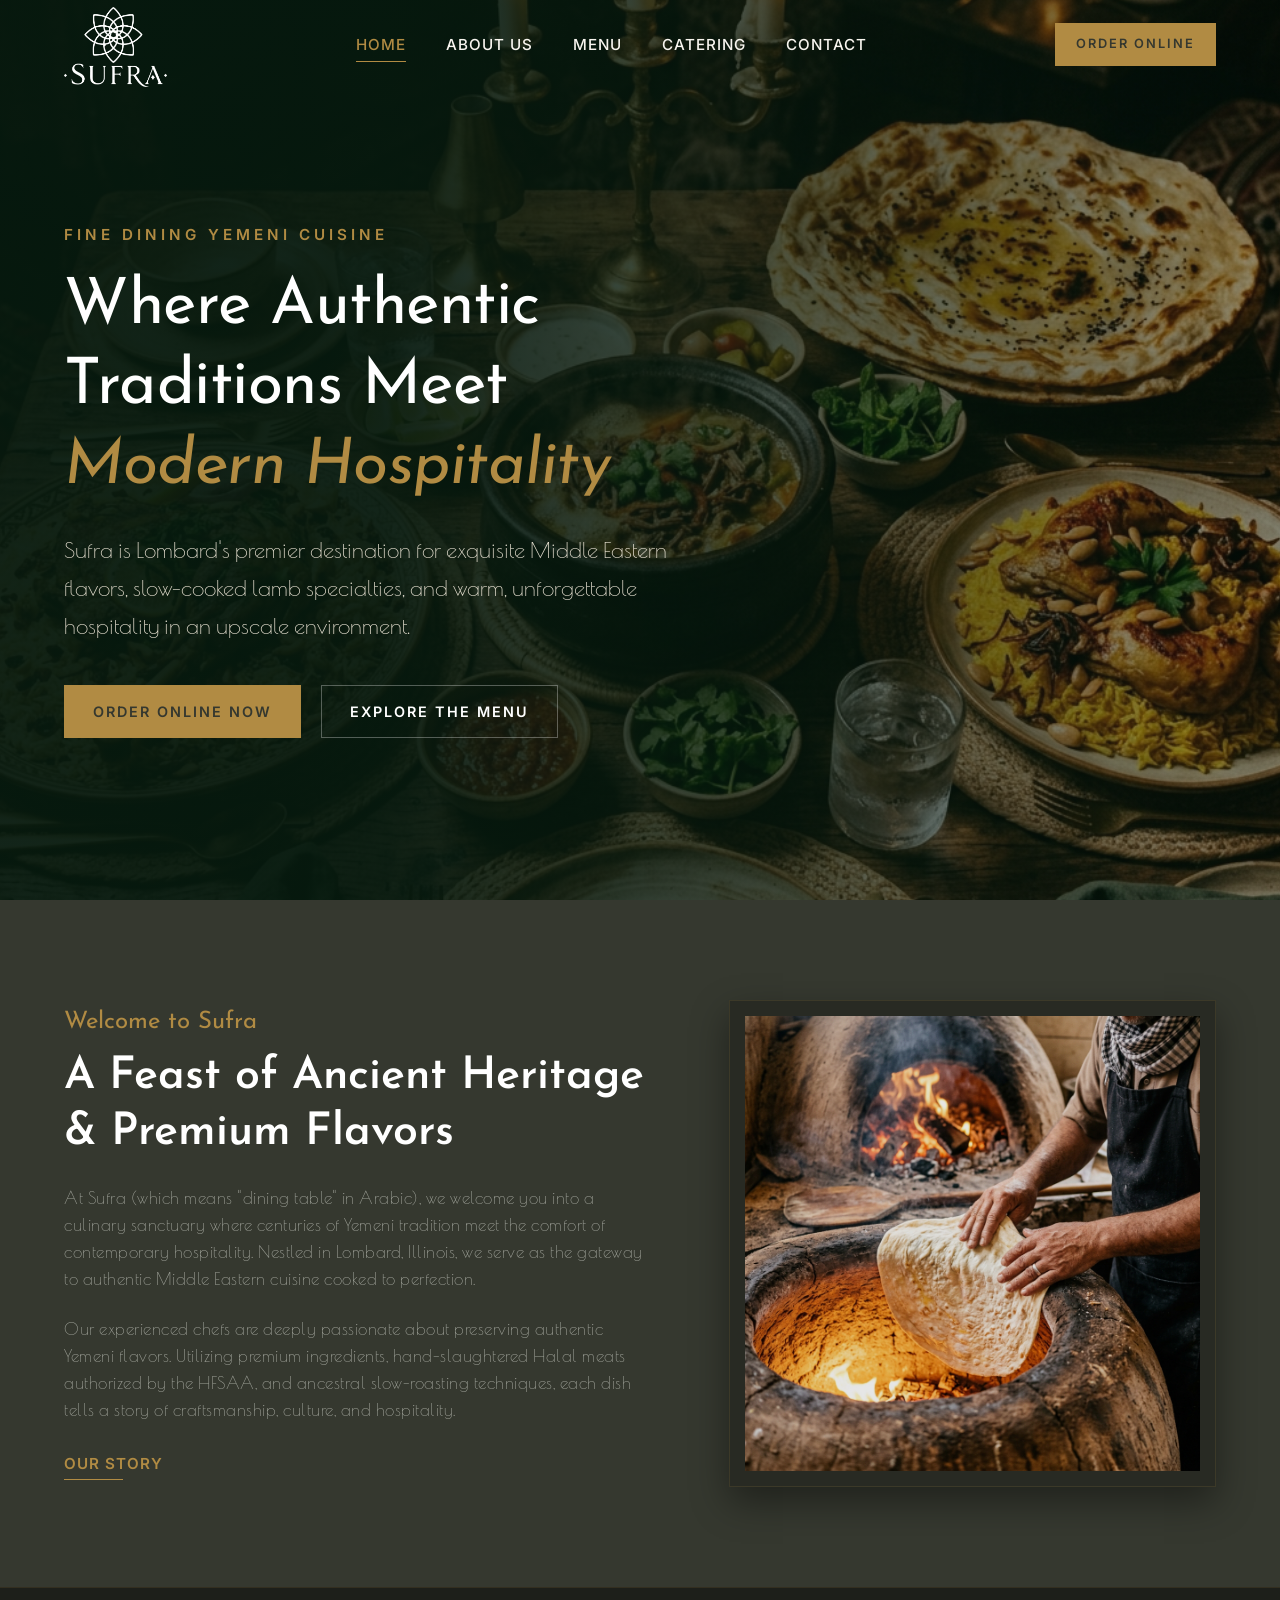
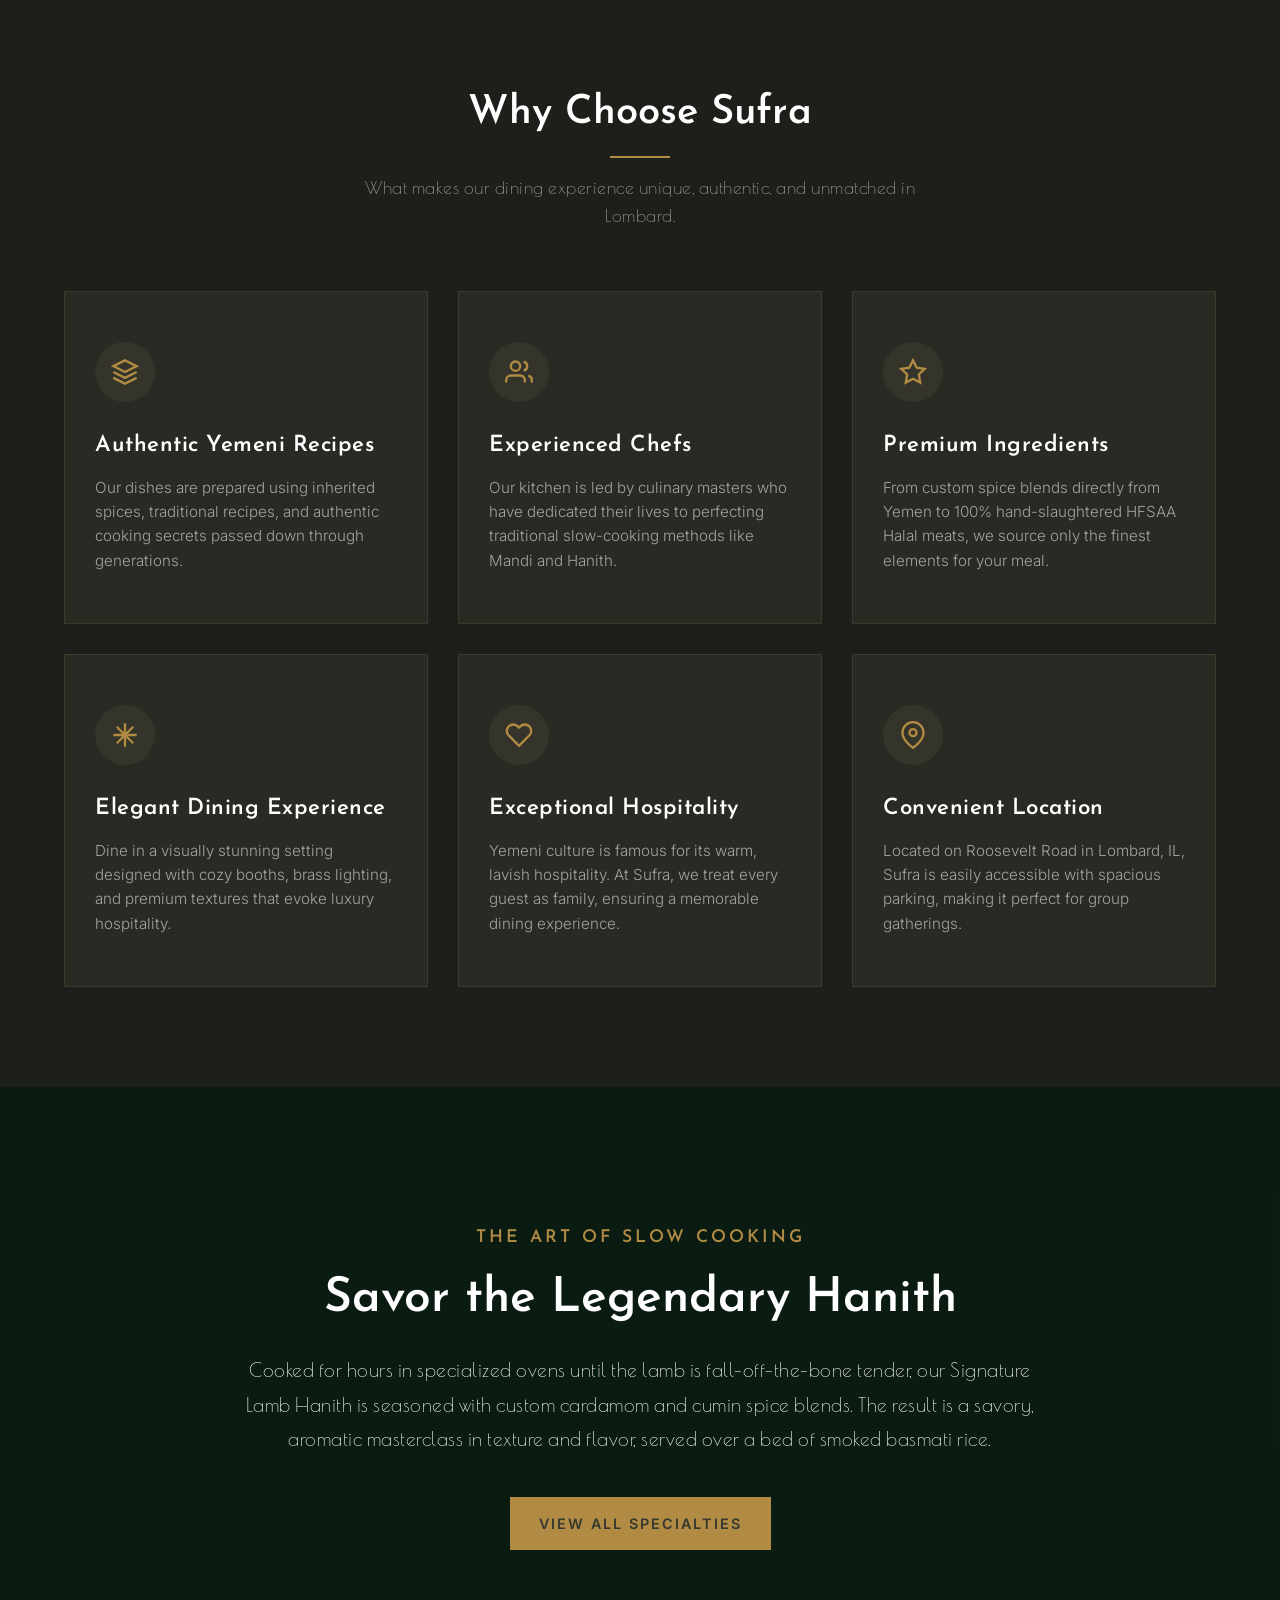
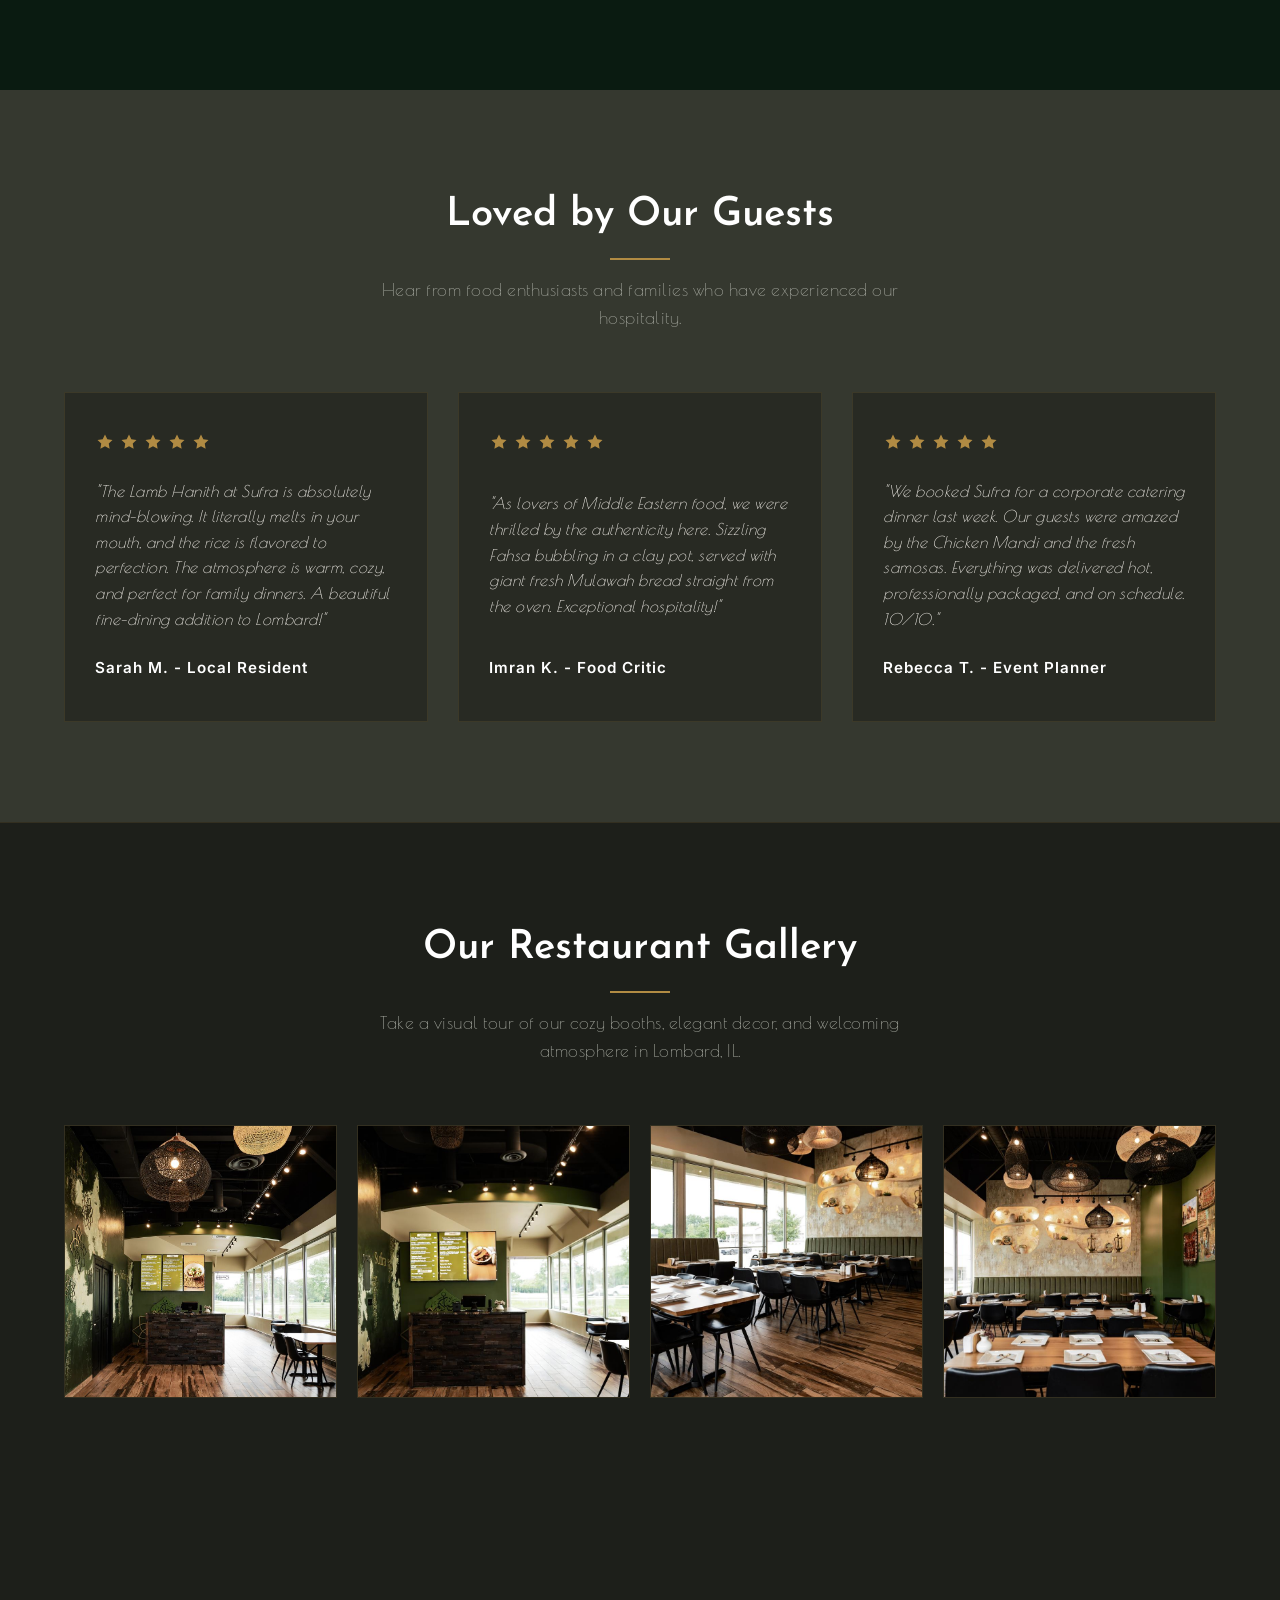
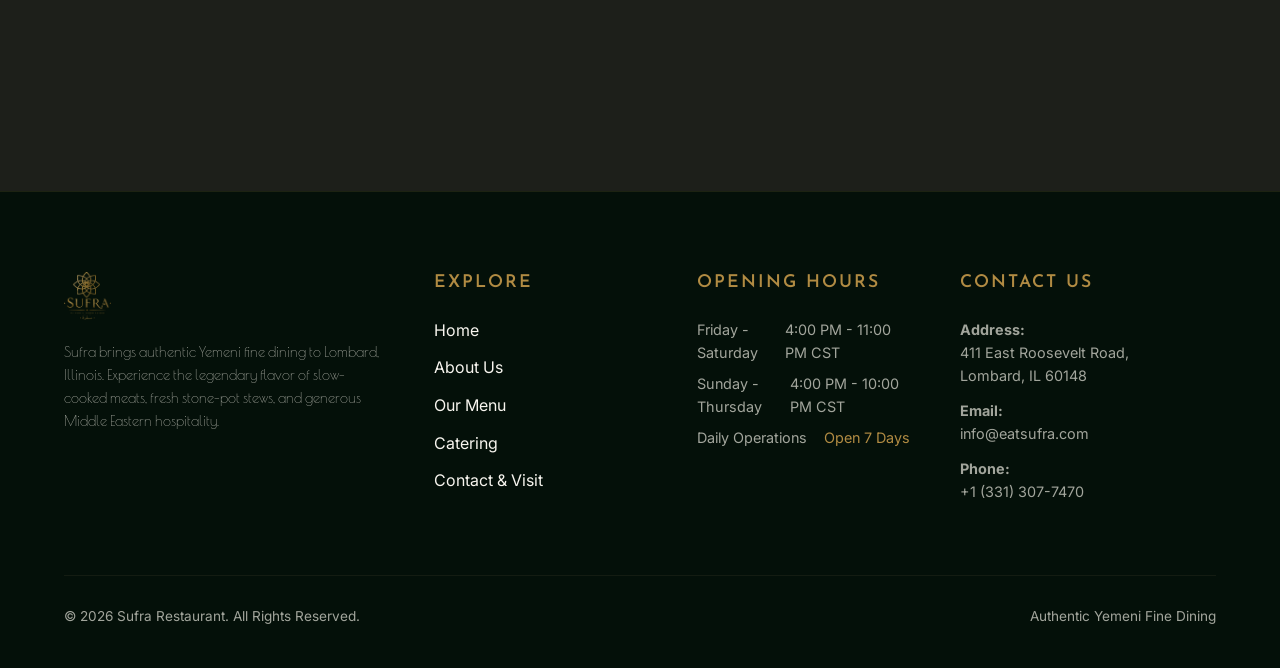
==== commit 2b711e3d: "Updated files 07/02/2026" ====
--- a/index.html
+++ b/index.html
@@ -59,7 +59,7 @@
     <section class="section-padding fade-in-section" id="welcome-section" style="background-color: var(--dark-green-1);">
         <div class="container">
             <div class="welcome-grid">
-                <div class="welcome-text">
+                <div class="welcome-text scroll-reveal">
                     <h3>Welcome to Sufra</h3>
                     <h2>A Feast of Ancient Heritage & Premium Flavors</h2>
                     <p>At Sufra (which means "dining table" in Arabic), we welcome you into a culinary sanctuary where centuries of Yemeni tradition meet the comfort of contemporary hospitality. Nestled in Lombard, Illinois, we serve as the gateway to authentic Middle Eastern cuisine cooked to perfection.</p>
@@ -68,7 +68,7 @@
                 </div>
                 <div class="welcome-images">
                     <div class="welcome-img-container">
-                        <img src="assets/about_story.png" alt="Traditional Yemeni Baking Process">
+                        <img loading="lazy" src="assets/about_story.png" alt="Traditional Yemeni Baking Process">
                     </div>
                 </div>
             </div>
@@ -78,14 +78,14 @@
     <!-- Why Choose Sufra Section -->
     <section class="section-padding fade-in-section" id="why-choose-section" style="background-color: var(--dark-charcoal); border-top: 1px solid var(--border-color);">
         <div class="container">
-            <div class="section-header">
+            <div class="section-header scroll-reveal">
                 <h2>Why Choose Sufra</h2>
                 <p>What makes our dining experience unique, authentic, and unmatched in Lombard.</p>
             </div>
             
-            <div class="features-grid">
+            <div class="benefits-grid">
                 <!-- Feature 1 -->
-                <div class="feature-card">
+                <div class="feature-card scroll-reveal scroll-reveal-delay-2">
                     <div class="feature-icon">
                         <svg viewBox="0 0 24 24" fill="none" stroke="currentColor" stroke-width="2"><path d="M12 2L2 7l10 5 10-5-10-5zM2 17l10 5 10-5M2 12l10 5 10-5"/></svg>
                     </div>
@@ -93,7 +93,7 @@
                     <p>Our dishes are prepared using inherited spices, traditional recipes, and authentic cooking secrets passed down through generations.</p>
                 </div>
                 <!-- Feature 2 -->
-                <div class="feature-card">
+                <div class="feature-card scroll-reveal scroll-reveal-delay-3">
                     <div class="feature-icon">
                         <svg viewBox="0 0 24 24" fill="none" stroke="currentColor" stroke-width="2"><path d="M17 21v-2a4 4 0 0 0-4-4H5a4 4 0 0 0-4 4v2"/><circle cx="9" cy="7" r="4"/><path d="M23 21v-2a4 4 0 0 0-3-3.87"/><path d="M16 3.13a4 4 0 0 1 0 7.75"/></svg>
                     </div>
@@ -101,7 +101,7 @@
                     <p>Our kitchen is led by culinary masters who have dedicated their lives to perfecting traditional slow-cooking methods like Mandi and Hanith.</p>
                 </div>
                 <!-- Feature 3 -->
-                <div class="feature-card">
+                <div class="feature-card scroll-reveal scroll-reveal-delay-1">
                     <div class="feature-icon">
                         <svg viewBox="0 0 24 24" fill="none" stroke="currentColor" stroke-width="2"><polygon points="12 2 15.09 8.26 22 9.27 17 14.14 18.18 21.02 12 17.77 5.82 21.02 7 14.14 2 9.27 8.91 8.26 12 2"/></svg>
                     </div>
@@ -109,7 +109,7 @@
                     <p>From custom spice blends directly from Yemen to 100% hand-slaughtered HFSAA Halal meats, we source only the finest elements for your meal.</p>
                 </div>
                 <!-- Feature 4 -->
-                <div class="feature-card">
+                <div class="feature-card scroll-reveal scroll-reveal-delay-2">
                     <div class="feature-icon">
                         <svg viewBox="0 0 24 24" fill="none" stroke="currentColor" stroke-width="2"><path d="M2 12h20M12 2v20M4.93 4.93l14.14 14.14M4.93 19.07L19.07 4.93"/></svg>
                     </div>
@@ -117,7 +117,7 @@
                     <p>Dine in a visually stunning setting designed with cozy booths, brass lighting, and premium textures that evoke luxury hospitality.</p>
                 </div>
                 <!-- Feature 5 -->
-                <div class="feature-card">
+                <div class="feature-card scroll-reveal scroll-reveal-delay-3">
                     <div class="feature-icon">
                         <svg viewBox="0 0 24 24" fill="none" stroke="currentColor" stroke-width="2"><path d="M20.84 4.61a5.5 5.5 0 0 0-7.78 0L12 5.67l-1.06-1.06a5.5 5.5 0 0 0-7.78 7.78l1.06 1.06L12 21.23l7.78-7.78 1.06-1.06a5.5 5.5 0 0 0 0-7.78z"/></svg>
                     </div>
@@ -125,7 +125,7 @@
                     <p>Yemeni culture is famous for its warm, lavish hospitality. At Sufra, we treat every guest as family, ensuring a memorable dining experience.</p>
                 </div>
                 <!-- Feature 6 -->
-                <div class="feature-card">
+                <div class="feature-card scroll-reveal scroll-reveal-delay-1">
                     <div class="feature-icon">
                         <svg viewBox="0 0 24 24" fill="none" stroke="currentColor" stroke-width="2"><path d="M21 10c0 7-9 13-9 13s-9-6-9-13a9 9 0 0 1 18 0z"/><circle cx="12" cy="10" r="3"/></svg>
                     </div>
@@ -152,7 +152,7 @@
     <!-- Testimonials Section -->
     <section class="section-padding fade-in-section" id="testimonials-section" style="background-color: var(--dark-green-1);">
         <div class="container">
-            <div class="section-header">
+            <div class="section-header scroll-reveal">
                 <h2>Loved by Our Guests</h2>
                 <p>Hear from food enthusiasts and families who have experienced our hospitality.</p>
             </div>
@@ -202,35 +202,35 @@
     <!-- Restaurant Gallery Section -->
     <section class="section-padding fade-in-section" id="restaurant-gallery" style="background-color: var(--dark-charcoal); border-top: 1px solid var(--border-color);">
         <div class="container">
-            <div class="section-header">
+            <div class="section-header scroll-reveal">
                 <h2>Our Restaurant Gallery</h2>
                 <p>Take a visual tour of our cozy booths, elegant decor, and welcoming atmosphere in Lombard, IL.</p>
             </div>
             
             <div class="gallery-grid">
-                <div class="gallery-item">
-                    <img src="assets/interior/sufra_int_5.jpg" alt="Cozy dining booths at Sufra Yemeni Restaurant in Lombard, IL near Chicago">
-                </div>
-                <div class="gallery-item">
-                    <img src="assets/interior/sufra_int_6.jpg" alt="Elegant restaurant interior with warm hanging brass lanterns at Sufra">
-                </div>
-                <div class="gallery-item">
-                    <img src="assets/interior/sufra_int_13.jpg" alt="Traditional Middle Eastern design details at Sufra Lombard">
-                </div>
-                <div class="gallery-item">
-                    <img src="assets/interior/sufra_int_21.jpg" alt="Welcoming seating layout and vintage wood door details at Sufra">
-                </div>
-                <div class="gallery-item">
-                    <img src="assets/interior/sufra_int_10.jpg" alt="Upscale dining room table setting at Sufra Authentic Yemeni Cuisine">
-                </div>
-                <div class="gallery-item">
-                    <img src="assets/interior/sufra_int_23.jpg" alt="Cozy corners and seating arrangements at Sufra Restaurant">
-                </div>
-                <div class="gallery-item">
-                    <img src="assets/interior/sufra_int_4.jpg" alt="Decorative elements and ambient lighting at Sufra Lombard IL">
-                </div>
-                <div class="gallery-item">
-                    <img src="assets/interior/sufra_int_8.jpg" alt="Warm hospitality environment and cozy seating at Sufra">
+                <div class="gallery-item scroll-reveal">
+                    <img loading="lazy" src="assets/interior/sufra_int_5.jpg" alt="Cozy dining booths at Sufra Yemeni Restaurant in Lombard, IL near Chicago">
+                </div>
+                <div class="gallery-item scroll-reveal">
+                    <img loading="lazy" src="assets/interior/sufra_int_6.jpg" alt="Elegant restaurant interior with warm hanging brass lanterns at Sufra">
+                </div>
+                <div class="gallery-item scroll-reveal">
+                    <img loading="lazy" src="assets/interior/sufra_int_13.jpg" alt="Traditional Middle Eastern design details at Sufra Lombard">
+                </div>
+                <div class="gallery-item scroll-reveal">
+                    <img loading="lazy" src="assets/interior/sufra_int_21.jpg" alt="Welcoming seating layout and vintage wood door details at Sufra">
+                </div>
+                <div class="gallery-item scroll-reveal">
+                    <img loading="lazy" src="assets/interior/sufra_int_10.jpg" alt="Upscale dining room table setting at Sufra Authentic Yemeni Cuisine">
+                </div>
+                <div class="gallery-item scroll-reveal">
+                    <img loading="lazy" src="assets/interior/sufra_int_23.jpg" alt="Cozy corners and seating arrangements at Sufra Restaurant">
+                </div>
+                <div class="gallery-item scroll-reveal">
+                    <img loading="lazy" src="assets/interior/sufra_int_4.jpg" alt="Decorative elements and ambient lighting at Sufra Lombard IL">
+                </div>
+                <div class="gallery-item scroll-reveal">
+                    <img loading="lazy" src="assets/interior/sufra_int_8.jpg" alt="Warm hospitality environment and cozy seating at Sufra">
                 </div>
             </div>
         </div>
@@ -241,7 +241,7 @@
         <div class="container">
             <div class="footer-grid">
                 <div class="footer-col footer-about">
-                    <img src="assets/logo_gold.png" alt="Sufra Logo">
+                    <img loading="lazy" src="assets/logo_gold.png" alt="Sufra Logo">
                     <p style="margin-top: 15px;">Sufra brings authentic Yemeni fine dining to Lombard, Illinois. Experience the legendary flavor of slow-cooked meats, fresh stone-pot stews, and generous Middle Eastern hospitality.</p>
                 </div>
                 
@@ -269,6 +269,7 @@
                     <h3>Contact Us</h3>
                     <p><strong>Address:</strong><br>411 East Roosevelt Road,<br>Lombard, IL 60148</p>
                     <p style="margin-top: 10px;"><strong>Email:</strong><br><a href="mailto:info@eatsufra.com" id="foot-email-link">info@eatsufra.com</a></p>
+                    <p style="margin-top: 10px;"><strong>Phone:</strong><br><a href="tel:+13313077470" id="foot-phone-link">+1 (331) 307-7470</a></p>
                 </div>
             </div>
             
--- a/css/style.css
+++ b/css/style.css
@@ -1176,6 +1176,14 @@
     .left-item::after {
         left: 12px;
     }
+    
+    .right-item {
+        left: 0;
+    }
+    
+    .right-item::after {
+        left: 12px;
+    }
 }
 
 @media (max-width: 576px) {
@@ -1234,3 +1242,93 @@
         grid-template-columns: 1fr;
     }
 }
+
+/* 19. Responsive Grid Helpers for Mobile Viewports */
+.about-stats-grid {
+    display: grid;
+    grid-template-columns: repeat(2, 1fr);
+}
+@media (max-width: 576px) {
+    .about-stats-grid {
+        grid-template-columns: 1fr;
+    }
+}
+
+.features-grid {
+    display: grid;
+    grid-template-columns: repeat(5, 1fr);
+}
+@media (max-width: 992px) {
+    .features-grid {
+        grid-template-columns: repeat(3, 1fr);
+    }
+}
+@media (max-width: 768px) {
+    .features-grid {
+        grid-template-columns: repeat(2, 1fr);
+    }
+}
+@media (max-width: 480px) {
+    .features-grid {
+        grid-template-columns: 1fr;
+    }
+}
+
+.catering-features-list {
+    display: grid;
+    grid-template-columns: repeat(2, 1fr);
+}
+@media (max-width: 576px) {
+    .catering-features-list {
+        grid-template-columns: 1fr;
+    }
+}
+
+.catering-menu-grid {
+    display: grid;
+    grid-template-columns: repeat(3, 1fr);
+    gap: 30px;
+    margin-top: 40px;
+}
+@media (max-width: 992px) {
+    .catering-menu-grid {
+        grid-template-columns: repeat(2, 1fr);
+    }
+}
+@media (max-width: 576px) {
+    .catering-menu-grid {
+        grid-template-columns: 1fr;
+    }
+}
+
+/* 20. Benefits Grid for Catering Page (Symmetrical 3 Columns) */
+.benefits-grid {
+    display: grid;
+    grid-template-columns: repeat(3, 1fr);
+    gap: 30px;
+    margin-top: 40px;
+}
+@media (max-width: 992px) {
+    .benefits-grid {
+        grid-template-columns: repeat(2, 1fr);
+    }
+}
+@media (max-width: 576px) {
+    .benefits-grid {
+        grid-template-columns: 1fr;
+    }
+}
+
+/* 21. Interactive Scroll Reveal Animations */
+.scroll-reveal {
+    opacity: 0;
+    transform: translateY(30px);
+    transition: opacity 0.8s cubic-bezier(0.25, 1, 0.5, 1), transform 0.8s cubic-bezier(0.25, 1, 0.5, 1);
+}
+.scroll-reveal.active {
+    opacity: 1;
+    transform: translateY(0);
+}
+.scroll-reveal-delay-1 { transition-delay: 0.1s; }
+.scroll-reveal-delay-2 { transition-delay: 0.2s; }
+.scroll-reveal-delay-3 { transition-delay: 0.3s; }
